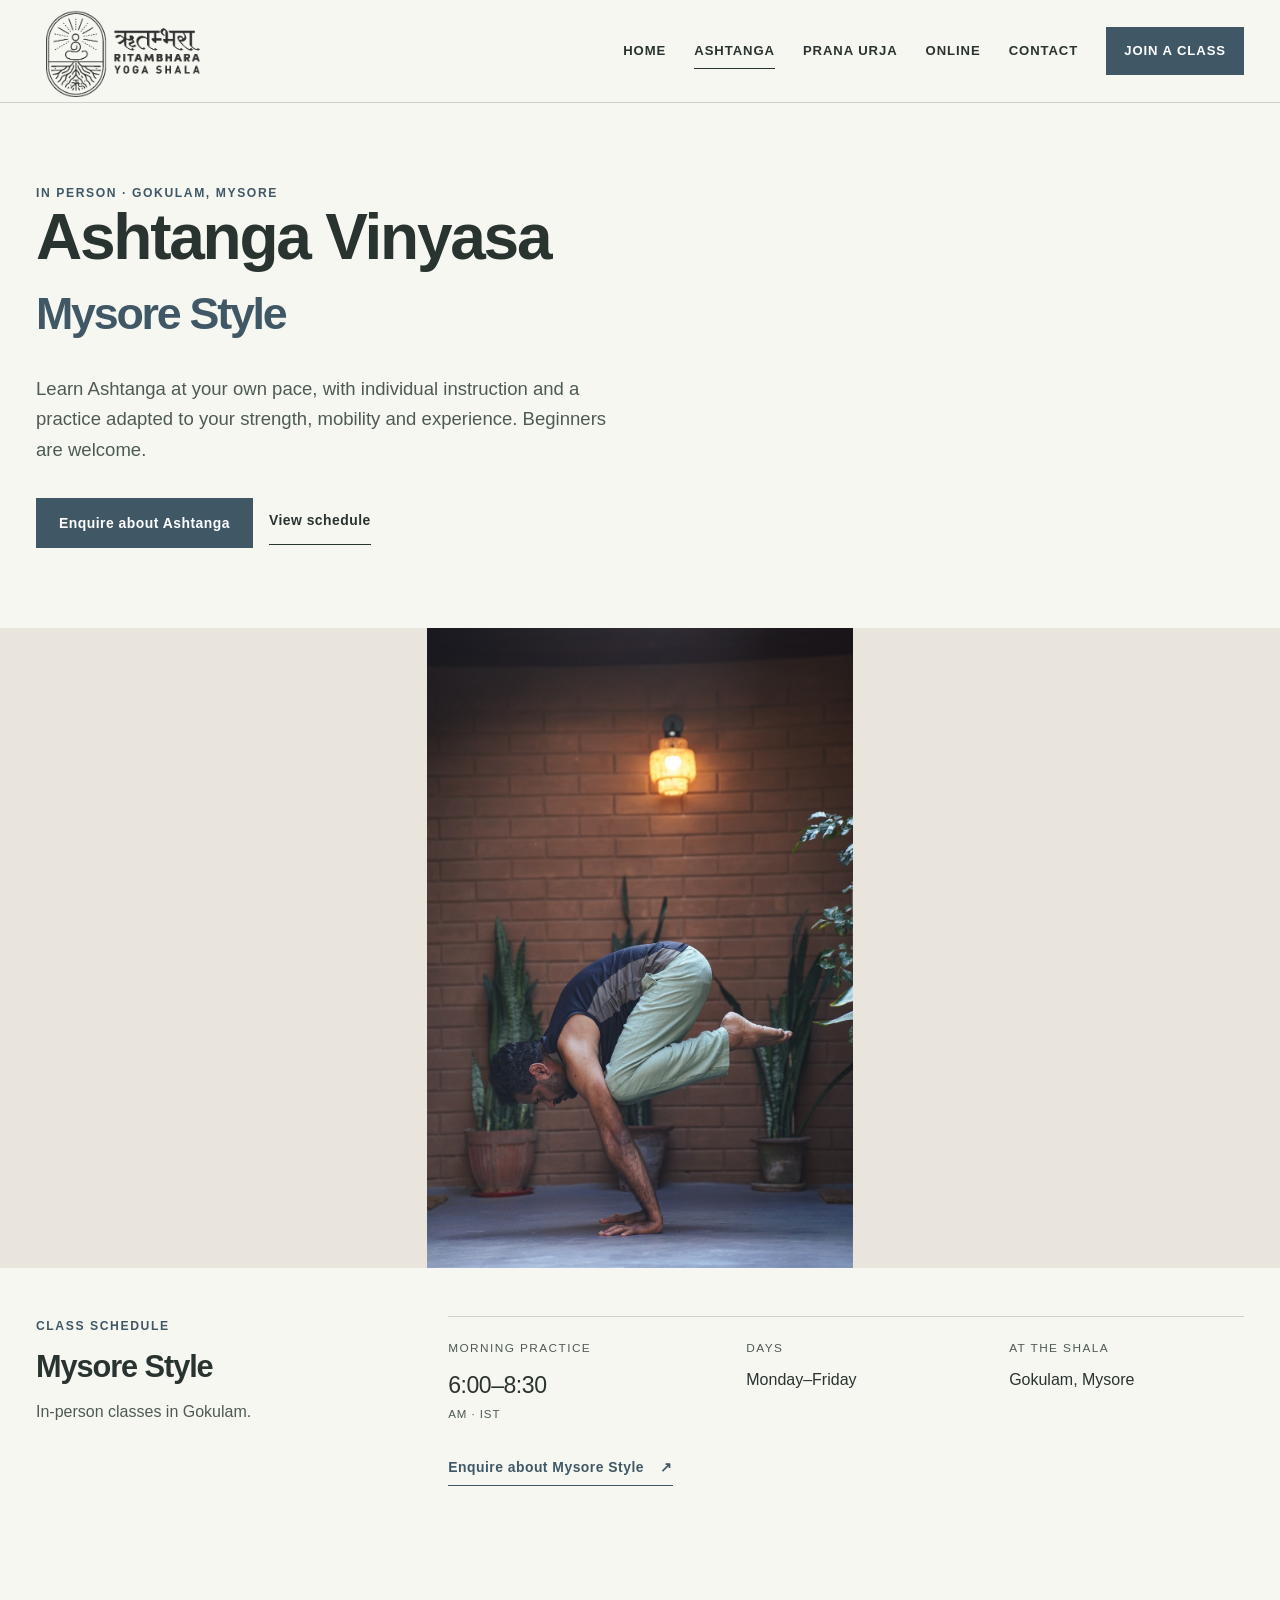
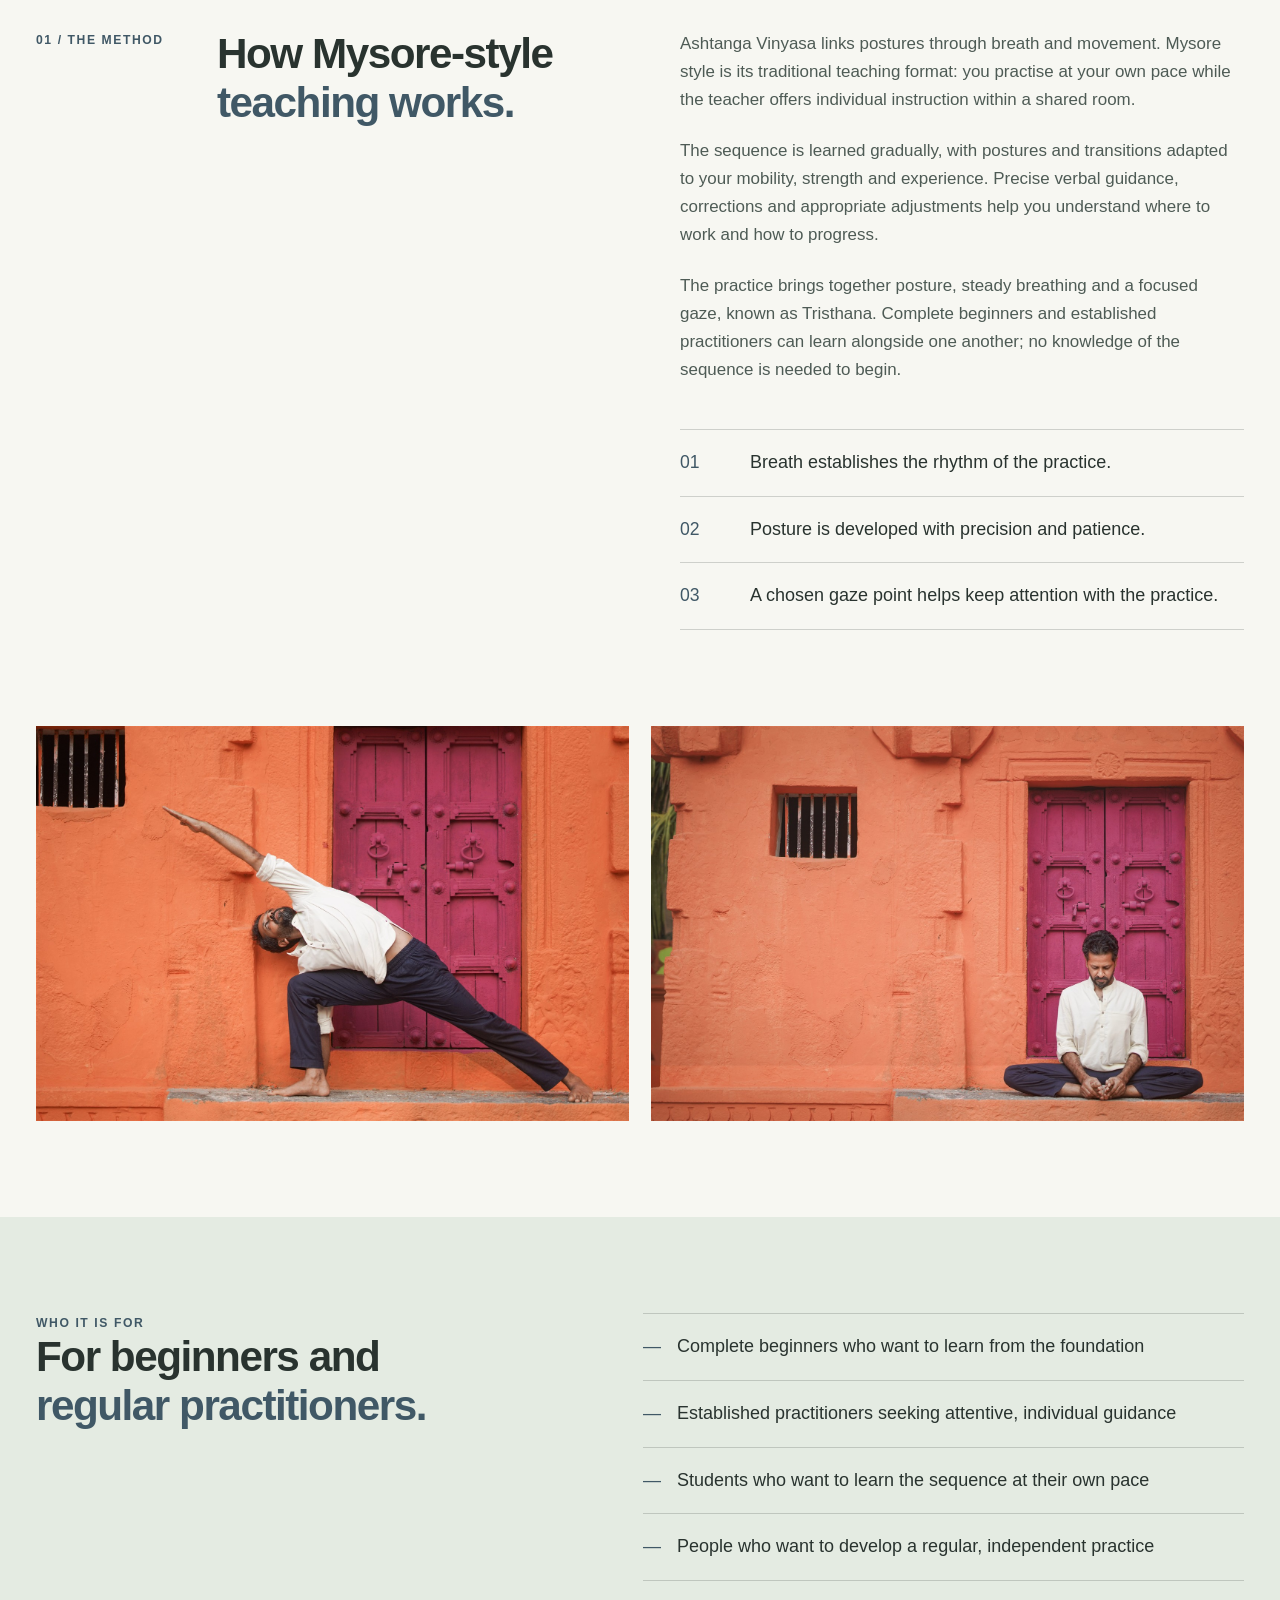
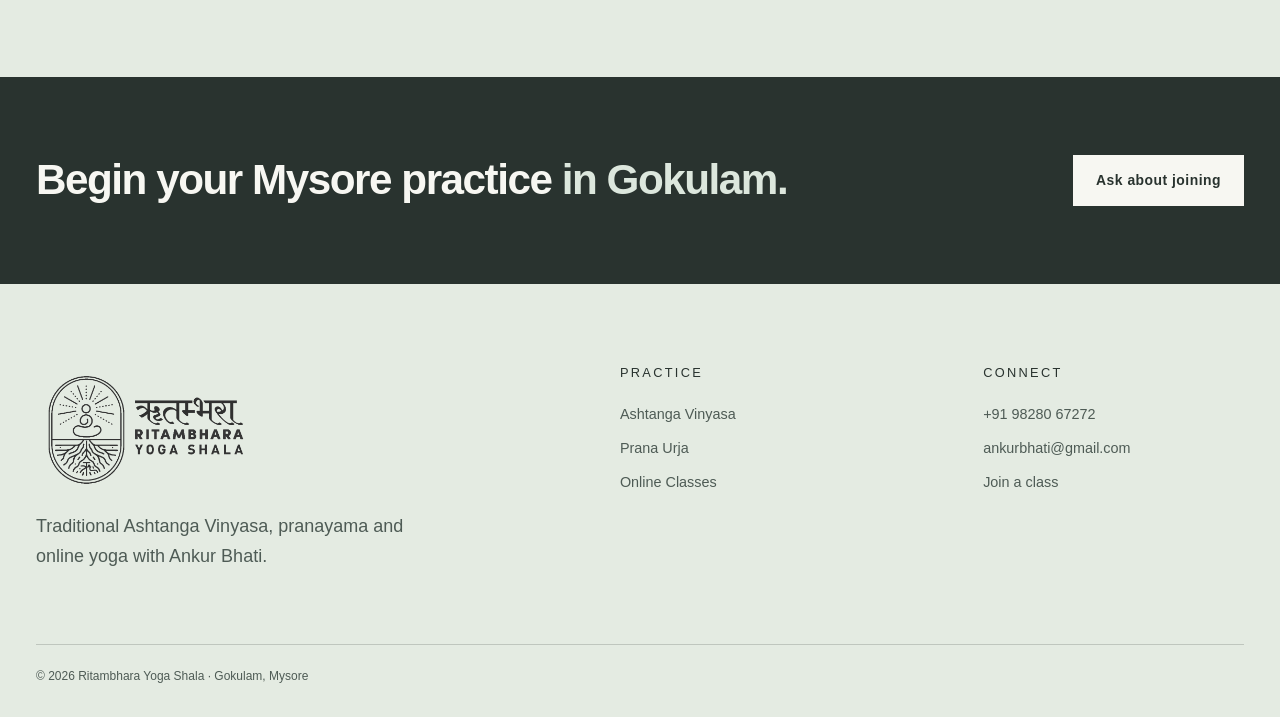
==== ashtanga-vinyasa.html @ 081f2aad "Polish mobile enquiries and add direct schedule links" ====
<!doctype html>
<html lang="en">
<head>
  <meta charset="utf-8">
  <meta name="viewport" content="width=device-width,initial-scale=1">
  <meta name="referrer" content="strict-origin-when-cross-origin">
  <meta http-equiv="Content-Security-Policy" content="default-src 'self'; script-src 'self'; style-src 'self' 'unsafe-inline' https://fonts.googleapis.com; font-src 'self' https://fonts.gstatic.com; img-src 'self' data:; frame-src https://www.google.com https://maps.google.com; form-action https://formsubmit.co; base-uri 'self'; object-src 'none'; upgrade-insecure-requests">
  <title>Ashtanga Vinyasa Mysore Style | Ritambhara Yoga Shala</title>
  <meta name="description" content="Traditional Ashtanga Vinyasa Mysore-style classes with Ankur Bhati in Gokulam, Mysore, Monday to Friday mornings.">
  <link rel="icon" href="assets/favicon.jpg" type="image/jpeg">
  <link rel="stylesheet" href="styles.css?v=20261117j">
</head>
<body>
  <a class="skip-link" href="#main">Skip to content</a>
  <header class="site-header">
    <div class="header-inner">
      <a class="brand" href="index.html" aria-label="Ritambhara Yoga Shala home"><img src="assets/logo-horizontal.png" alt="Ritambhara Yoga Shala"></a>
      <button class="nav-toggle" type="button" aria-expanded="false" aria-controls="site-nav">Menu</button>
      <nav class="site-nav" id="site-nav" aria-label="Main navigation">
        <a href="index.html">Home</a>
        <a href="ashtanga-vinyasa.html" aria-current="page">Ashtanga</a>
        <a href="prana-urja.html">Prana Urja</a>
        <a href="online-classes.html">Online</a>
        <a href="index.html#contact">Contact</a>
        <a class="nav-register" href="register.html?class=ashtanga">Join a class</a>
      </nav>
    </div>
  </header>

  <main id="main">
    <section class="class-hero ashtanga-hero">
      <div class="class-hero-copy">
        <p class="eyebrow">In person · Gokulam, Mysore</p>
        <h1>Ashtanga Vinyasa <em>Mysore Style</em></h1>
        <p class="lead">Learn Ashtanga at your own pace, with individual instruction and a practice adapted to your strength, mobility and experience. Beginners are welcome.</p>
        <div class="hero-actions"><a class="button" href="register.html?class=ashtanga">Enquire about Ashtanga</a><a class="text-link" href="#class-schedule">View schedule</a></div>
      </div>
      <figure class="class-hero-media">
        <img src="assets/arm-balance.jpg" width="2200" height="1467" alt="Ankur Bhati practising an arm balance in the courtyard" fetchpriority="high">
      </figure>
    </section>

    <aside class="schedule-rail" aria-label="Mysore Style class schedule" id="class-schedule">
      <div class="schedule-inner">
        <div class="schedule-heading"><p class="eyebrow">Class schedule</p><h2>Mysore Style</h2><p>In-person classes in Gokulam.</p></div>
        <div class="schedule-content"><dl class="schedule-details">
          <div class="schedule-time"><dt>Morning practice</dt><dd>6:00–8:30<span>AM · IST</span></dd></div>
          <div><dt>Days</dt><dd>Monday–Friday</dd></div>
          <div><dt>At the shala</dt><dd>Gokulam, Mysore</dd></div>
        </dl><a class="text-link" href="register.html?class=ashtanga">Enquire about Mysore Style <span aria-hidden="true">↗</span></a></div>
      </div>
    </aside>

    <section class="section story-section" aria-labelledby="ashtanga-story-title">
      <p class="section-index">01 / The method</p>
      <h2 id="ashtanga-story-title">How Mysore-style <em>teaching works.</em></h2>
      <div class="story-copy">
        <p>Ashtanga Vinyasa links postures through breath and movement. Mysore style is its traditional teaching format: you practise at your own pace while the teacher offers individual instruction within a shared room.</p>
        <p>The sequence is learned gradually, with postures and transitions adapted to your mobility, strength and experience. Precise verbal guidance, corrections and appropriate adjustments help you understand where to work and how to progress.</p>
        <p>The practice brings together posture, steady breathing and a focused gaze, known as Tristhana. Complete beginners and established practitioners can learn alongside one another; no knowledge of the sequence is needed to begin.</p>
        <ul class="practice-principles">
          <li><span>01</span><strong>Breath establishes the rhythm of the practice.</strong></li>
          <li><span>02</span><strong>Posture is developed with precision and patience.</strong></li>
          <li><span>03</span><strong>A chosen gaze point helps keep attention with the practice.</strong></li>
        </ul>
      </div>
    </section>

    <div class="photo-pair" aria-label="Ashtanga practice photographs">
      <figure><img src="assets/standing-yoga.jpg" width="1600" height="1067" alt="Ankur Bhati practising a standing side-angle posture against a terracotta wall" loading="lazy"></figure>
      <figure><img src="assets/seated-yoga.jpg" width="1600" height="1067" alt="Ankur Bhati seated in Baddha Konasana against a terracotta wall" loading="lazy"></figure>
    </div>

    <section class="who-section">
      <div class="section who-inner">
        <div><p class="eyebrow">Who it is for</p><h2>For beginners and <em>regular practitioners.</em></h2></div>
        <ul class="who-list">
          <li>Complete beginners who want to learn from the foundation</li>
          <li>Established practitioners seeking attentive, individual guidance</li>
          <li>Students who want to learn the sequence at their own pace</li>
          <li>People who want to develop a regular, independent practice</li>
        </ul>
      </div>
    </section>

    <section class="register-band">
      <div class="page-shell register-band-inner">
        <h2>Begin your Mysore practice <em>in Gokulam.</em></h2>
        <a class="button" href="register.html?class=ashtanga">Ask about joining</a>
      </div>
    </section>
  </main>

  <footer class="site-footer">
    <div class="footer-inner">
      <div class="footer-intro"><img class="footer-brand" src="assets/logo-horizontal.png" alt="Ritambhara Yoga Shala"><p>Traditional Ashtanga Vinyasa, pranayama and online yoga with Ankur Bhati.</p></div>
      <div class="footer-links"><strong>Practice</strong><a href="ashtanga-vinyasa.html">Ashtanga Vinyasa</a><a href="prana-urja.html">Prana Urja</a><a href="online-classes.html">Online Classes</a></div>
      <div class="footer-links"><strong>Connect</strong><a href="tel:+919828067272">+91 98280 67272</a><a href="mailto:ankurbhati@gmail.com">ankurbhati@gmail.com</a><a href="register.html">Join a class</a></div>
    </div>
    <p class="copyright">© 2026 Ritambhara Yoga Shala · Gokulam, Mysore</p>
  </footer>
  <script src="site.js?v=20261117i"></script>
</body>
</html>
---- styles.css ----
@import url('https://fonts.googleapis.com/css2?family=Figtree:wght@400;500;600;700&display=swap');

:root {
  --sand: #e4ebe2;
  --sand-pale: #f7f7f2;
  --sand-deep: #eae5dc;
  --olive: #405866;
  --forest: #29332f;
  --saffron: #405866;
  --charcoal: #29332f;
  --ink: #29332f;
  --muted: #4e5b55;
  --cream: #ffffff;
  --line: rgba(41, 51, 47, 0.20);
  --line-light: rgba(41, 51, 47, 0.20);
  --page: min(1280px, calc(100vw - 72px));
  --serif: 'Figtree', Arial, sans-serif;
  --sans: 'Figtree', Arial, sans-serif;
}

* { box-sizing: border-box; }
html { scroll-behavior: smooth; }
body {
  margin: 0;
  background: var(--sand-pale);
  color: var(--ink);
  font-family: var(--sans);
  font-size: 16px;
  font-weight: 400;
  line-height: 1.68;
  -webkit-font-smoothing: antialiased;
}
body.nav-open { overflow: hidden; }
img { display: block; width: 100%; height: auto; }
a { color: inherit; }
button, input, select, textarea { font: inherit; }
::selection { background: var(--saffron); color: var(--cream); }

a:focus-visible,
button:focus-visible,
input:focus-visible,
select:focus-visible,
textarea:focus-visible {
  outline: 2px solid var(--saffron);
  outline-offset: 4px;
}

.skip-link {
  position: fixed;
  top: -100px;
  left: 20px;
  z-index: 100;
  padding: 10px 16px;
  background: var(--cream);
  color: var(--ink);
}
.skip-link:focus { top: 14px; }

.site-header {
  position: sticky;
  top: 0;
  z-index: 30;
  background: rgba(241, 218, 177, 0.96);
  border-bottom: 1px solid rgba(39, 53, 31, 0.24);
  backdrop-filter: blur(14px);
}
.header-inner {
  width: var(--page);
  min-height: 104px;
  margin: 0 auto;
  display: flex;
  align-items: center;
  justify-content: space-between;
  gap: 36px;
}
.brand { display: block; width: 178px; flex: 0 0 auto; }
.brand img { width: 100%; }
.site-nav { display: flex; align-items: center; justify-content: flex-end; gap: 28px; }
.site-nav a {
  position: relative;
  padding: 8px 0;
  color: var(--forest);
  font-size: 0.72rem;
  font-weight: 500;
  letter-spacing: 0.14em;
  text-decoration: none;
  text-transform: uppercase;
}
.site-nav a::after {
  content: '';
  position: absolute;
  right: 0;
  bottom: 1px;
  left: 0;
  height: 1px;
  background: currentColor;
  transform: scaleX(0);
  transform-origin: right;
  transition: transform 180ms ease;
}
.site-nav a:hover::after,
.site-nav a[aria-current='page']::after { transform: scaleX(1); transform-origin: left; }
.site-nav .nav-register {
  padding: 12px 17px;
  border: 1px solid var(--forest);
}
.site-nav .nav-register::after { display: none; }
.site-nav .nav-register:hover { background: var(--forest); color: var(--cream); }
.nav-toggle { display: none; }

.eyebrow,
.section-index,
.mini-label {
  margin: 0;
  color: var(--saffron);
  font-size: 0.67rem;
  font-weight: 500;
  letter-spacing: 0.22em;
  text-transform: uppercase;
}
.section-index { color: var(--olive); }
h1, h2, h3 {
  margin: 0;
  font-family: var(--serif);
  font-weight: 400;
  letter-spacing: -0.035em;
}
h1 { font-size: clamp(4rem, 7.5vw, 8.4rem); line-height: 0.93; }
h2 { font-size: clamp(2.8rem, 5.2vw, 5.6rem); line-height: 0.98; }
h3 { font-size: clamp(1.8rem, 2.8vw, 3rem); line-height: 1.05; }
h1 em, h2 em, h3 em { color: var(--saffron); font-weight: 400; }
.lead {
  max-width: 620px;
  color: var(--muted);
  font-size: clamp(1.05rem, 1.45vw, 1.28rem);
  line-height: 1.65;
}
.page-shell { width: var(--page); margin-inline: auto; }
.section { width: var(--page); margin-inline: auto; padding: 122px 0; }

.button {
  display: inline-flex;
  min-height: 49px;
  align-items: center;
  justify-content: center;
  padding: 13px 20px;
  border: 1px solid var(--forest);
  border-radius: 0;
  background: var(--forest);
  color: var(--cream);
  font-size: 0.71rem;
  font-weight: 500;
  letter-spacing: 0.14em;
  text-decoration: none;
  text-transform: uppercase;
  transition: background 180ms ease, color 180ms ease;
}
.button:hover { background: var(--saffron); border-color: var(--saffron); }
.button-light { background: var(--cream); border-color: var(--cream); color: var(--charcoal); }
.button-light:hover { background: var(--sand); border-color: var(--sand); color: var(--forest); }
.text-link {
  display: inline-block;
  padding-bottom: 5px;
  border-bottom: 1px solid currentColor;
  color: var(--forest);
  font-size: 0.72rem;
  font-weight: 500;
  letter-spacing: 0.13em;
  text-decoration: none;
  text-transform: uppercase;
}
.text-link:hover { color: var(--saffron); }

/* Home */
.home-hero {
  min-height: min(850px, calc(100vh - 90px));
  display: grid;
  grid-template-columns: minmax(0, 0.9fr) minmax(0, 1.1fr);
  background: var(--charcoal);
  color: var(--cream);
}
.home-hero-copy {
  padding: clamp(72px, 8vw, 130px) max(36px, calc((100vw - min(1280px, calc(100vw - 72px))) / 2));
  padding-right: clamp(45px, 7vw, 100px);
  align-self: center;
}
.home-hero h1 { max-width: 690px; }
.home-hero .lead { margin: 34px 0 0; color: rgba(255, 250, 241, 0.67); }
.hero-actions { display: flex; flex-wrap: wrap; gap: 12px; margin-top: 42px; }
.home-hero-media { margin: 0; min-height: 720px; overflow: hidden; }
.home-hero-media img { height: 100%; min-height: 720px; object-fit: cover; object-position: 53% center; }
.identity-strip {
  min-height: 66px;
  display: flex;
  align-items: center;
  justify-content: center;
  gap: clamp(22px, 5vw, 78px);
  padding: 18px 36px;
  background: var(--olive);
  color: var(--cream);
  font-size: 0.67rem;
  font-weight: 500;
  letter-spacing: 0.22em;
  text-transform: uppercase;
}
.identity-strip i { width: 4px; height: 4px; background: var(--sand); border-radius: 50%; }

.intro-editorial {
  display: grid;
  grid-template-columns: 0.28fr 1.05fr 0.67fr;
  gap: clamp(36px, 6vw, 88px);
  align-items: start;
}
.intro-editorial h2 { max-width: 700px; }
.intro-copy { padding-top: 5px; }
.intro-copy p { margin: 0 0 22px; color: var(--muted); font-size: 1.03rem; }
.intro-copy .text-link { margin-top: 12px; }

.teacher-story {
  background: var(--sand);
  display: grid;
  grid-template-columns: minmax(0, 1.05fr) minmax(0, 0.95fr);
  align-items: center;
}
.teacher-story-media { margin: 0; min-height: 0; aspect-ratio: 3 / 2; overflow: hidden; }
.teacher-story-media img { height: 100%; min-height: 0; object-fit: cover; object-position: center; }
.teacher-story-copy {
  padding: clamp(72px, 8vw, 128px) clamp(44px, 8vw, 125px);
  align-self: center;
}
.teacher-story-copy h2 { margin-top: 24px; }
.teacher-story-copy p { max-width: 620px; margin: 28px 0 0; color: rgba(32, 35, 30, 0.76); }
.teacher-story-copy .teacher-note { margin-top: 38px; padding-top: 24px; border-top: 1px solid rgba(39, 53, 31, 0.3); font-style: italic; }

.offerings { background: var(--sand-pale); }
.offerings-heading {
  display: grid;
  grid-template-columns: 0.7fr 1.3fr;
  gap: 50px;
  align-items: end;
  margin-bottom: 74px;
}
.offerings-heading .lead { margin: 0 0 8px auto; }
.offering-list { border-top: 1px solid var(--line); }
.offering {
  display: grid;
  grid-template-columns: 70px minmax(250px, 0.75fr) minmax(360px, 1.25fr);
  gap: clamp(28px, 5vw, 74px);
  align-items: center;
  padding: 50px 0;
  border-bottom: 1px solid var(--line);
}
.offering-number { align-self: start; padding-top: 7px; color: var(--olive); font-family: var(--serif); font-size: 1.2rem; }
.offering-copy h3 em { display: block; }
.offering-copy p { max-width: 420px; margin: 19px 0 28px; color: var(--muted); }
.offering-media { margin: 0; overflow: hidden; aspect-ratio: 16 / 9; }
.offering-media img { height: 100%; object-fit: cover; transition: transform 450ms ease; }
.offering:hover .offering-media img { transform: scale(1.025); }
.offering:nth-child(1) .offering-media img { object-position: center 48%; }
.offering:nth-child(2) .offering-media img { object-position: center 55%; }
.offering:nth-child(3) .offering-media img { object-position: center 52%; }

.practice-statement {
  position: relative;
  min-height: 720px;
  display: grid;
  place-items: center;
  overflow: hidden;
  background: var(--charcoal);
  color: var(--cream);
}
.practice-statement img { position: absolute; inset: 0; width: 100%; height: 100%; object-fit: cover; object-position: center; opacity: 0.54; }
.practice-statement::after { content: ''; position: absolute; inset: 0; background: linear-gradient(90deg, rgba(0,0,0,.72), rgba(0,0,0,.22), rgba(0,0,0,.62)); }
.practice-statement blockquote { position: relative; z-index: 1; width: min(920px, calc(100vw - 72px)); margin: 0; text-align: center; }
.practice-statement p { margin: 0; font-family: var(--serif); font-size: clamp(3.2rem, 6.2vw, 7rem); font-style: italic; line-height: 1; letter-spacing: -0.045em; }
.practice-statement cite { display: block; margin-top: 32px; color: var(--sand); font-size: 0.68rem; font-style: normal; font-weight: 500; letter-spacing: 0.2em; text-transform: uppercase; }

.contact-section { background: var(--cream); }
.contact-intro { display: grid; grid-template-columns: 0.72fr 1.28fr; gap: 60px; margin-bottom: 70px; }
.contact-intro h2 { max-width: 760px; }
.contact-layout { display: grid; grid-template-columns: 0.72fr 1.28fr; gap: clamp(50px, 9vw, 130px); }
.contact-details { border-top: 1px solid var(--line); }
.contact-details a, .contact-details p {
  display: block;
  margin: 0;
  padding: 17px 0;
  border-bottom: 1px solid var(--line);
  color: var(--forest);
  text-decoration: none;
}
.contact-details a:hover { color: var(--saffron); }
.map-frame { width: 100%; min-height: 330px; margin-top: 32px; border: 0; filter: grayscale(0.65) contrast(0.92); }

.form-grid { display: grid; grid-template-columns: 1fr 1fr; gap: 28px 34px; }
.form-field { display: grid; gap: 8px; }
.form-field.full { grid-column: 1 / -1; }
label { color: var(--forest); font-size: 0.66rem; font-weight: 500; letter-spacing: 0.15em; text-transform: uppercase; }
input, select, textarea {
  width: 100%;
  padding: 12px 0 13px;
  border: 0;
  border-bottom: 1px solid rgba(39, 53, 31, 0.45);
  border-radius: 0;
  background: transparent;
  color: var(--ink);
  font-family: var(--sans);
  font-size: 1rem;
  font-weight: 400;
}
textarea { min-height: 116px; resize: vertical; }
input:focus, select:focus, textarea:focus { border-bottom-color: var(--saffron); outline: 0; }
form .button { margin-top: 12px; cursor: pointer; }
.form-note { grid-column: 1 / -1; margin: 0; color: var(--muted); font-size: 0.8rem; }

/* Class pages */
.class-hero {
  min-height: 0;
  display: block;
  background: var(--charcoal);
  color: var(--cream);
}
.class-hero-copy {
  width: var(--page);
  margin-inline: auto;
  padding: clamp(78px, 9vw, 128px) 0;
}
.class-hero h1 { max-width: 1080px; font-size: clamp(3.8rem, 6.8vw, 7.5rem); }
.class-hero h1 em { display: block; }
.class-hero .lead { margin: 32px 0 0; color: rgba(255, 250, 241, 0.68); }
.class-hero-media { height: min(700px, 52vw); min-height: 0; margin: 0; overflow: hidden; }
.class-hero-media img { height: 100%; min-height: 0; object-fit: cover; }
.ashtanga-hero { background: var(--sand); color: var(--forest); }
.ashtanga-hero .class-hero-media { background: var(--charcoal); }
.ashtanga-hero .class-hero-media img { object-position: center 68%; }
.ashtanga-hero .lead { color: rgba(39, 53, 31, 0.72); }
.prana-hero { background: var(--olive); }
.prana-hero .class-hero-media img { object-position: center 51%; }
.online-hero .class-hero-media img { object-position: center 52%; }

.schedule-rail { background: var(--sand); color: var(--forest); }
.schedule-inner {
  width: var(--page);
  margin-inline: auto;
  display: grid;
  grid-template-columns: 0.7fr repeat(3, 1fr);
  border-right: 1px solid rgba(39, 53, 31, 0.25);
  border-left: 1px solid rgba(39, 53, 31, 0.25);
}
.schedule-title, .schedule-fact { padding: 30px 34px; border-right: 1px solid rgba(39, 53, 31, 0.25); }
.schedule-fact:last-child { border-right: 0; }
.schedule-title { display: flex; align-items: center; color: var(--saffron); font-family: var(--serif); font-size: 1.55rem; font-style: italic; }
.schedule-fact span { display: block; margin-bottom: 7px; font-size: 0.62rem; font-weight: 500; letter-spacing: 0.17em; text-transform: uppercase; }
.schedule-fact strong { font-size: 0.94rem; font-weight: 400; }

.story-section { display: grid; grid-template-columns: 0.3fr 0.72fr 0.98fr; gap: clamp(36px, 6vw, 86px); align-items: start; }
.story-section h2 { font-size: clamp(3rem, 4.7vw, 5rem); }
.story-copy p { margin: 0 0 23px; color: var(--muted); font-size: 1.03rem; }
.practice-principles { margin: 45px 0 0; padding: 0; border-top: 1px solid var(--line); list-style: none; }
.practice-principles li { display: grid; grid-template-columns: 50px 1fr; gap: 20px; padding: 18px 0; border-bottom: 1px solid var(--line); }
.practice-principles span { color: var(--saffron); font-family: var(--serif); font-size: 1.1rem; }
.practice-principles strong { font-weight: 400; }

.photo-pair { width: var(--page); margin: 0 auto 122px; display: grid; grid-template-columns: 1fr 1fr; gap: 22px; align-items: stretch; }
.photo-pair figure { margin: 0; overflow: hidden; }
.photo-pair figure:first-child, .photo-pair figure:last-child { width: auto; aspect-ratio: 3 / 2; }
.photo-pair img { height: 100%; object-fit: cover; }
.photo-pair .vertical-focus { object-position: center 58%; }

.who-section { background: var(--forest); color: var(--cream); }
.who-inner { display: grid; grid-template-columns: 0.9fr 1.1fr; gap: clamp(50px, 9vw, 135px); align-items: start; }
.who-inner h2 em { color: var(--sand); }
.who-list { margin: 0; padding: 0; border-top: 1px solid var(--line-light); list-style: none; }
.who-list li { padding: 18px 0; border-bottom: 1px solid var(--line-light); color: rgba(255, 250, 241, 0.76); }
.who-list li::before { content: '—'; margin-right: 16px; color: var(--saffron); }

.online-schedule { background: var(--sand); }
.online-schedule .section { padding-top: 96px; padding-bottom: 96px; }
.online-schedule-head { display: grid; grid-template-columns: 0.7fr 1.3fr; gap: 60px; margin-bottom: 54px; }
.online-schedule-head h2 { max-width: 760px; }
.class-track { display: grid; grid-template-columns: 0.72fr 1.28fr 0.35fr; gap: 35px; align-items: center; padding: 34px 0; border-top: 1px solid rgba(39, 53, 31, 0.28); }
.class-track:last-child { border-bottom: 1px solid rgba(39, 53, 31, 0.28); }
.class-track h3 { font-size: clamp(1.8rem, 3vw, 2.8rem); }
.track-details { display: grid; grid-template-columns: 1fr 1fr; gap: 25px; color: rgba(32,35,30,.72); }

.register-band { background: var(--saffron); color: var(--cream); }
.register-band-inner { display: flex; align-items: center; justify-content: space-between; gap: 45px; padding-top: 78px; padding-bottom: 78px; }
.register-band h2 { max-width: 850px; font-size: clamp(2.7rem, 4.8vw, 5.2rem); }
.register-band h2 em { color: var(--forest); }
.register-band .button { flex: 0 0 auto; }

/* Registration and confirmation */
.registration-hero { min-height: 0; display: block; background: var(--forest); color: var(--cream); }
.registration-hero-copy { width: var(--page); margin-inline: auto; padding: clamp(78px, 9vw, 128px) 0; }
.registration-hero h1 { font-size: clamp(3.6rem, 6vw, 6.6rem); }
.registration-hero .lead { margin-top: 28px; color: rgba(255,250,241,.68); }
.registration-hero figure { height: min(650px, 52vw); min-height: 0; margin: 0; overflow: hidden; }
.registration-hero img { height: 100%; min-height: 0; object-fit: cover; object-position: center; }
.registration-form { max-width: 930px; }
.registration-form form { margin-top: 60px; }
.confirmation { min-height: calc(100vh - 90px); display: grid; place-items: center; background: var(--sand); text-align: center; }
.confirmation-inner { width: min(760px, calc(100vw - 40px)); padding: 90px 0; }
.confirmation .brand-mark { width: 110px; margin: 0 auto 38px; }
.confirmation .lead { margin: 26px auto 0; }

/* Footer */
.site-footer { background: var(--olive); color: var(--cream); }
.footer-inner {
  width: var(--page);
  margin-inline: auto;
  padding: 78px 0 54px;
  display: grid;
  grid-template-columns: 1.2fr 0.65fr 0.65fr;
  gap: clamp(44px, 8vw, 110px);
}
.footer-brand { width: min(300px, 100%); margin-bottom: 22px; }
.footer-intro p { max-width: 390px; color: rgba(255,250,241,.72); }
.footer-links { display: grid; align-content: start; gap: 10px; }
.footer-links strong { margin-bottom: 10px; color: var(--sand); font-size: 0.65rem; font-weight: 500; letter-spacing: 0.18em; text-transform: uppercase; }
.footer-links a { width: fit-content; color: rgba(255,250,241,.78); font-size: 0.9rem; text-decoration: none; }
.footer-links a:hover { color: var(--sand); }
.copyright { width: var(--page); margin: 0 auto; padding: 22px 0 30px; border-top: 1px solid var(--line-light); color: rgba(255,250,241,.58); font-size: 0.75rem; }

@media (max-width: 1050px) {
  :root { --page: min(100% - 48px, 1280px); }
  .site-nav { gap: 18px; }
  .home-hero, .class-hero { grid-template-columns: 1fr 1fr; }
  .intro-editorial, .story-section { grid-template-columns: 0.24fr 0.9fr; }
  .intro-copy, .story-copy { grid-column: 2; }
  .offering { grid-template-columns: 50px 0.8fr 1.2fr; }
}

@media (max-width: 820px) {
  .header-inner { min-height: 82px; }
  .brand { width: 140px; }
  .nav-toggle {
    display: inline-flex;
    min-height: 40px;
    align-items: center;
    border: 0;
    background: transparent;
    color: var(--forest);
    font-size: 0.68rem;
    font-weight: 500;
    letter-spacing: 0.15em;
    text-transform: uppercase;
  }
  .site-nav {
    position: fixed;
    top: 82px;
    right: 0;
    left: 0;
    height: calc(100vh - 82px);
    padding: 42px 24px;
    display: none;
    align-content: start;
    justify-items: center;
    background: var(--sand);
  }
  .site-nav.is-open { display: grid; }
  .site-nav a { font-family: var(--serif); font-size: 2.25rem; font-weight: 400; letter-spacing: -0.02em; text-transform: none; }
  .site-nav .nav-register { margin-top: 12px; font-family: var(--sans); font-size: 0.72rem; letter-spacing: 0.14em; text-transform: uppercase; }
  .home-hero, .registration-hero, .teacher-story { grid-template-columns: 1fr; }
  .home-hero-copy, .registration-hero-copy { padding: 74px 24px 76px; }
  .class-hero-copy { padding: 74px 0 76px; }
  .home-hero-media, .home-hero-media img { min-height: 560px; }
  .class-hero-media, .class-hero-media img { min-height: 0; }
  .registration-hero figure, .registration-hero img { min-height: 0; }
  .teacher-story-media, .teacher-story-media img { min-height: 0; }
  .teacher-story-copy { padding: 82px 24px; }
  .intro-editorial, .story-section { grid-template-columns: 1fr; }
  .intro-copy, .story-copy { grid-column: auto; }
  .intro-editorial h2, .story-section h2 { max-width: 720px; }
  .offerings-heading, .contact-intro, .contact-layout, .online-schedule-head, .who-inner { grid-template-columns: 1fr; }
  .offerings-heading .lead { margin-left: 0; }
  .offering { grid-template-columns: 45px 1fr; }
  .offering-media { grid-column: 1 / -1; }
  .schedule-inner { grid-template-columns: 1fr 1fr; }
  .schedule-title { grid-column: 1 / -1; border-bottom: 1px solid rgba(39,53,31,.25); }
  .schedule-fact:nth-child(3) { border-right: 0; }
  .schedule-fact:nth-child(4) { grid-column: 1 / -1; border-top: 1px solid rgba(39,53,31,.25); }
  .photo-pair { grid-template-columns: 1fr; }
  .photo-pair figure:last-child { width: auto; margin-left: 0; }
  .class-track { grid-template-columns: 1fr; }
  .register-band-inner { display: block; }
  .register-band .button { margin-top: 32px; }
  .footer-inner { grid-template-columns: 1fr 1fr; }
  .footer-intro { grid-column: 1 / -1; }
}

@media (max-width: 560px) {
  :root { --page: min(100% - 30px, 1280px); }
  .brand { width: 132px; }
  .section { padding: 88px 0; }
  h1 { font-size: clamp(3.5rem, 17vw, 5.2rem); }
  h2 { font-size: clamp(2.6rem, 13vw, 4rem); }
  .identity-strip { justify-content: flex-start; overflow: hidden; white-space: nowrap; }
  .home-hero-media, .home-hero-media img { min-height: 430px; }
  .class-hero-media, .class-hero-media img { min-height: 0; }
  .home-hero-copy, .registration-hero-copy { padding-right: 15px; padding-left: 15px; }
  .home-hero-copy > * { width: calc(100vw - 30px); margin-right: auto; margin-left: auto; }
  .teacher-story-media, .teacher-story-media img { min-height: 0; }
  .offerings-heading { margin-bottom: 48px; }
  .offering { grid-template-columns: 34px 1fr; gap: 20px; padding: 38px 0; }
  .offering-media { aspect-ratio: 4 / 3; }
  .practice-statement { min-height: 590px; }
  .practice-statement blockquote { width: calc(100vw - 36px); }
  .form-grid, .schedule-inner, .track-details, .footer-inner { grid-template-columns: 1fr; }
  .form-field.full, .footer-intro { grid-column: auto; }
  .schedule-title, .schedule-fact { grid-column: 1; border-right: 0; border-bottom: 1px solid rgba(39,53,31,.25); }
  .schedule-fact:nth-child(3), .schedule-fact:nth-child(4) { border-top: 0; }
  .photo-pair figure:last-child { width: auto; }
  .footer-inner { padding-top: 64px; }
}

@media (prefers-reduced-motion: reduce) {
  html { scroll-behavior: auto; }
  *, *::before, *::after { transition-duration: 0.01ms !important; }
}

/* Light earth palette and readable Figtree typography */
body { font-size:18px; line-height:1.65; }
.site-header { background:rgba(247,247,242,.97); border-color:var(--line); }
.header-inner { min-height:96px; }
.brand img,.footer-brand { filter:grayscale(1) brightness(.4); }
.brand { width:174px; }
.site-nav a { font-size:.82rem; font-weight:600; letter-spacing:.07em; }
.site-nav .nav-register { background:var(--saffron); border-color:var(--saffron); color:white; }
h1,h2,h3 { font-weight:600; letter-spacing:-.035em; text-wrap:balance; overflow-wrap:break-word; }
h1 { font-size:clamp(2.8rem,4.8vw,5rem); line-height:1.08; }
h2,.story-section h2 { font-size:clamp(2rem,3.3vw,3.6rem); line-height:1.15; }
h3,.class-track h3 { font-size:clamp(1.6rem,2.3vw,2.5rem); line-height:1.2; }
h1 em,h2 em,h3 em { font-style:normal; font-weight:600; color:var(--saffron); }
.eyebrow,.section-index,.mini-label { font-size:.76rem; font-weight:600; letter-spacing:.13em; }
.lead { font-size:clamp(1.1rem,1.45vw,1.3rem); line-height:1.65; max-width:58ch; }
.section { padding-block:96px; }
.home-hero,.class-hero,.registration-hero { background:var(--sand-pale); color:var(--ink); }
.home-hero { min-height:0; grid-template-columns:1fr 1fr; }
.home-hero-copy { padding:80px 48px 80px max(36px,calc((100vw - 1280px)/2)); }
.home-hero .lead,.class-hero .lead,.registration-hero .lead { color:var(--muted); }
.home-hero-media,.home-hero-media img { min-height:0; height:100%; }
.home-hero-media { aspect-ratio:1/1; }
.home-hero-media img { object-position:center; }
.hero-actions { margin-top:32px; gap:16px; }
.button,.text-link { font-size:.87rem; font-weight:600; letter-spacing:.035em; text-transform:none; }
.button { min-height:50px; padding:13px 22px; background:var(--saffron); border-color:var(--saffron); }
.button:hover { background:#293f4b; border-color:#293f4b; }
.button-light { background:transparent; color:var(--ink); border-color:var(--ink); }
.button-light:hover { background:var(--sand); color:var(--ink); border-color:var(--ink); }
.identity-strip { background:var(--sand-pale); color:var(--muted); font-size:.73rem; letter-spacing:.13em; border-bottom:1px solid var(--line); }
.identity-strip i { background:var(--saffron); }
.teacher-story { background:var(--sand); }
.teacher-story-copy { padding:64px clamp(28px,5vw,80px); }
.teacher-story-copy p,.intro-copy p,.story-copy p { color:var(--muted); font-size:1.06rem; }
.intro-editorial { grid-template-columns:.25fr .9fr .85fr; gap:40px; }
.story-section { grid-template-columns:.25fr .75fr 1fr; gap:40px; }
.offerings-heading { margin-bottom:56px; }
.offering { grid-template-columns:44px minmax(240px,.85fr) minmax(300px,1.15fr); gap:36px; }
.offering-copy h3 em { margin-top:8px; font-size:.78em; }
.practice-statement { min-height:560px; }
.practice-statement p { font-size:clamp(2rem,4vw,4.5rem); font-style:normal; font-weight:600; line-height:1.15; letter-spacing:-.025em; }
.practice-statement cite { color:white; font-size:.8rem; }
.practice-statement img { opacity:.8; }
.who-section { background:var(--sand); color:var(--ink); }
.who-inner h2 em { color:var(--saffron); }
.who-list li { color:var(--ink); }
.register-band { background:var(--sand-deep); color:var(--ink); }
.register-band h2 { font-size:clamp(2rem,3.3vw,3.5rem); }
.register-band h2 em { color:var(--saffron); }
.site-footer { background:var(--sand); color:var(--ink); }
.footer-intro p,.footer-links a,.copyright { color:var(--muted); }
.footer-links strong { color:var(--ink); font-size:.8rem; }
.footer-links a:hover { color:var(--saffron); text-decoration:underline; }
.footer-brand { width:220px; }
.class-hero h1,.registration-hero h1 { font-size:clamp(2.6rem,5vw,5rem); max-width:1000px; }
.class-hero-copy,.registration-hero-copy { padding-block:80px; }
.class-hero-media,.registration-hero figure { height:auto; aspect-ratio:2/1; }
.class-hero-media img,.registration-hero img { object-fit:contain; background:var(--sand-deep); }
.schedule-title { font-style:normal; font-size:1.15rem; font-weight:600; }
.schedule-fact span { font-size:.75rem; }
.schedule-fact strong { font-weight:600; }
.track-details { color:var(--muted); }
.track-details p { margin:0; }
label { font-size:.78rem; letter-spacing:.08em; font-weight:600; }
.form-note { font-size:.92rem; max-width:70ch; }
input,select,textarea { font-size:1.05rem; }
input:focus-visible,select:focus-visible,textarea:focus-visible { outline:2px solid var(--saffron); outline-offset:4px; }
.morning-intro { background:var(--sand); }
.morning-intro-inner { padding-block:34px; display:flex; align-items:center; justify-content:space-between; gap:32px; }
.morning-intro h2 { font-size:clamp(1.5rem,2vw,2.1rem); margin-top:8px; }
.morning-intro p:last-child { margin:10px 0 0; color:var(--muted); }
.morning-intro .button { flex-shrink:0; }
.morning-details { display:grid; grid-template-columns:1fr 1fr; gap:64px; }
.morning-details h2 { margin-top:18px; }
.join-steps { padding-left:24px; }
.join-steps li { padding-left:8px; margin-bottom:16px; }
.registration-schedule { padding:24px 0; margin:32px 0 0; border-block:1px solid var(--line); }
.registration-form form { margin-top:32px; }
.photo-pair { margin-bottom:96px; }
.photo-pair img { object-fit:contain; background:var(--sand-deep); }
.confirmation .brand-mark { filter:grayscale(1); }
@media(min-width:821px) and (max-width:1100px) { .intro-editorial,.story-section { grid-template-columns:1fr 2fr; } .intro-copy,.story-copy { grid-column:2; } .offering { grid-template-columns:35px 1fr 1fr; gap:24px; } }
@media(max-width:820px) {
 .header-inner { min-height:82px; }
 .home-hero { grid-template-columns:1fr; }
 .home-hero-copy { padding:56px 24px; }
 .home-hero-media { aspect-ratio:3/2; }
 .home-hero-media img { min-height:0; }
 .intro-editorial,.story-section,.morning-details { grid-template-columns:1fr; }
 .intro-copy,.story-copy { grid-column:auto; }
 .offering { grid-template-columns:34px 1fr; gap:24px; }
 .site-nav a { font-size:1.7rem; font-weight:600; }
 .site-nav .nav-register { font-size:1rem; }
 .morning-intro-inner { align-items:flex-start; flex-direction:column; gap:20px; }
 .class-hero-copy,.registration-hero-copy { padding:56px 0; }
 .class-hero-media,.registration-hero figure { aspect-ratio:3/2; }
 .section { padding-block:64px; }
 .morning-details { gap:24px; }
}
@media(max-width:560px) {
 :root { --page:calc(100% - 40px); }
 .home-hero-copy { padding:48px 20px; }
 .home-hero-copy > * { width:auto; }
 h1 { font-size:2.8rem; }
 h2,.story-section h2 { font-size:2.1rem; }
 .class-hero h1,.registration-hero h1 { font-size:2.6rem; }
 .identity-strip { justify-content:center; flex-wrap:wrap; gap:12px 18px; white-space:normal; padding-inline:20px; }
 .photo-pair { margin-bottom:64px; }
 .class-track { gap:20px; }
 .track-details { gap:16px; }
 .practice-statement { min-height:420px; }
}

/* Refined image proportions and open class schedules */
html { scroll-padding-top:112px; }
.offering { align-items:center; }
.offering-media { aspect-ratio:3/4; }
.offering-media img { width:100%; height:100%; object-fit:cover; }
.offering:nth-child(1) .offering-media img { object-position:50% 72%; }
.offering:nth-child(2) .offering-media img { object-position:50% 50%; }
.offering:nth-child(3) .offering-media img { object-position:50% 65%; }
.schedule-rail { background:var(--sand-pale); }
.schedule-inner { display:grid; grid-template-columns:.9fr 1.5fr; gap:clamp(40px,7vw,100px); align-items:start; border:0; padding-block:64px; }
.schedule-heading h2 { font-size:clamp(1.8rem,2.8vw,2.8rem); margin-top:12px; }
.schedule-heading > p:last-child { color:var(--muted); font-size:1rem; margin:14px 0 0; }
.schedule-content { border-top:1px solid var(--line); padding-top:24px; }
.schedule-details { display:grid; grid-template-columns:1fr 1fr; column-gap:32px; row-gap:28px; margin:0 0 28px; }
.schedule-details > div { min-width:0; }
.schedule-details .schedule-time { grid-column:1/-1; }
.schedule-details dt { margin-bottom:10px; color:var(--muted); font-size:.74rem; font-weight:500; letter-spacing:.12em; text-transform:uppercase; }
.schedule-details dd { margin:0; font-size:1.1rem; font-weight:500; line-height:1.4; }
.schedule-time dd,.session-time { font-size:clamp(2.2rem,4.2vw,4rem); font-weight:500; line-height:1.1; letter-spacing:-.045em; font-variant-numeric:lining-nums tabular-nums; color:var(--ink); }
.schedule-time dd span,.session-time span { display:inline-block; margin-left:12px; font-size:.8rem; font-weight:500; letter-spacing:.08em; color:var(--muted); vertical-align:baseline; white-space:nowrap; }
.schedule-content .text-link,.track-session .text-link { color:var(--saffron); padding-block:6px; }
.schedule-content .text-link span,.track-session .text-link span { margin-left:12px; }
.online-schedule { background:var(--sand-pale); }
.online-schedule .section { padding-block:72px; }
.online-schedule-head { grid-template-columns:1.2fr 1fr; gap:64px; align-items:end; margin-bottom:48px; }
.online-schedule-head h2 { margin-top:16px; max-width:15ch; }
.online-schedule-head > p { max-width:40ch; margin:0; color:var(--muted); font-size:1.05rem; }
.class-track { display:grid; grid-template-columns:1.1fr 1fr; gap:64px; padding:40px 0; align-items:center; border-top:1px solid var(--line); }
.class-track:last-child { border-bottom:1px solid var(--line); }
.track-title h3 { margin-top:10px; font-size:clamp(1.7rem,2.5vw,2.6rem); }
.track-description { max-width:43ch; color:var(--muted); font-size:1rem; line-height:1.65; margin:16px 0 0; }
.session-time { margin:0; font-size:clamp(2rem,3.8vw,3.6rem); }
.session-days { margin:14px 0 18px; color:var(--muted); font-size:1rem; }
@media(max-width:820px) {
 .schedule-inner { grid-template-columns:1fr; gap:28px; padding-block:44px; }
 .schedule-details { grid-template-columns:1fr 1fr; gap:24px; }
 .schedule-details .schedule-time { grid-column:1/-1; }
 .schedule-time dd { font-size:2.8rem; }
 .online-schedule-head { grid-template-columns:1fr; gap:20px; margin-bottom:32px; }
 .online-schedule-head h2 { max-width:18ch; }
 .class-track { grid-template-columns:1fr; gap:26px; padding:32px 0; }
 .session-time { font-size:2.6rem; }
 .track-description { max-width:48ch; }
 .online-schedule .section { padding-block:48px; }
}
@media(max-width:560px) {
 .offering-media { aspect-ratio:3/4; }
 .schedule-time dd { font-size:clamp(2.2rem,9vw,2.8rem); }
 .session-time { font-size:clamp(2.1rem,8.8vw,2.6rem); }
 .schedule-details dd { font-size:1rem; }
 .schedule-details .schedule-time dd { font-size:clamp(2.2rem,9vw,2.8rem); }
 .schedule-time dd span,.session-time span { margin-left:8px; font-size:.74rem; }
 .schedule-details { column-gap:18px; }
}

/* An immersive homepage banner, with the subject and copy kept apart */
.home-hero-immersive { position:relative; isolation:isolate; display:flex; align-items:center; min-height:660px; height:calc(100svh - 96px); max-height:880px; background:#29332f; color:#fff; overflow:hidden; }
.home-hero-immersive .home-hero-media { position:absolute; inset:0; z-index:-2; margin:0; width:100%; height:100%; aspect-ratio:auto; }
.home-hero-immersive .home-hero-media img { display:block; width:100%; height:100%; min-height:0; object-fit:cover; object-position:44% 60%; }
.home-hero-immersive::after { content:''; position:absolute; inset:0; z-index:-1; pointer-events:none; background:linear-gradient(90deg,rgba(22,32,29,.06) 0%,rgba(22,32,29,.08) 36%,rgba(22,32,29,.77) 60%,rgba(22,32,29,.88) 100%); }
.home-hero-immersive .home-hero-copy { width:min(43%,600px); margin-left:54%; padding:64px 0 88px; align-self:auto; }
.home-hero-immersive .eyebrow { color:#fff; font-size:.74rem; letter-spacing:.12em; line-height:1.7; }
.home-hero-immersive h1 { margin-top:26px; font-size:clamp(2.8rem,4.7vw,5.3rem); line-height:1.04; letter-spacing:-.045em; text-wrap:initial; }
.home-hero-immersive h1 em { color:#e4ebe2; font-style:normal; }
.hero-practices { color:#fff; margin:28px 0 0; font-size:1.02rem; font-weight:500; line-height:1.65; }
.home-hero-immersive .lead { color:#f1f3ef; margin:16px 0 0; max-width:44ch; font-size:1.05rem; line-height:1.65; }
.home-hero-immersive .hero-actions { gap:20px; align-items:center; margin-top:30px; }
.home-hero-immersive .button-light { background:#f7f7f2; border-color:#f7f7f2; color:#29332f; padding-inline:22px; }
.home-hero-immersive .button-light:hover { background:#e4ebe2; border-color:#e4ebe2; }
.home-hero-immersive .button-light span { margin-left:16px; }
.hero-enquiry { padding-block:9px; color:white; font-size:.87rem; font-weight:500; text-decoration:none; border-bottom:1px solid rgba(255,255,255,.65); }
.hero-enquiry span { margin-left:10px; }
.hero-enquiry:hover { border-bottom-color:white; }
.hero-welcome { margin:24px 0 0; font-size:.85rem; color:#e4ebe2; }
.hero-scroll { position:absolute; left:max(36px,calc((100vw - 1280px)/2)); bottom:28px; display:flex; align-items:center; gap:12px; font-size:.76rem; font-weight:500; letter-spacing:.06em; text-decoration:none; color:white; }
.hero-scroll span { font-size:1.3rem; }
@media(min-width:1600px) { .home-hero-immersive .home-hero-copy { margin-left:56%; width:min(38%,600px); } }
@media(max-width:1050px) and (min-width:821px) { .home-hero-immersive .home-hero-copy { margin-left:53%; width:43%; } .home-hero-immersive .lead { font-size:1rem; } .home-hero-immersive .hero-actions { align-items:flex-start; flex-direction:column; gap:10px; } }
@media(max-width:820px) {
 .home-hero-immersive { display:flex; flex-direction:column; align-items:stretch; height:auto; min-height:0; max-height:none; background:var(--sand-pale); color:var(--ink); overflow:visible; }
 .home-hero-immersive .home-hero-media { position:relative; inset:auto; z-index:auto; order:0; width:100%; height:auto; aspect-ratio:4/3; }
 .home-hero-immersive .home-hero-media img { object-position:40% 55%; }
 .home-hero-immersive::after { display:none; }
 .home-hero-immersive .home-hero-copy { order:1; width:var(--page); margin:0 auto; padding:38px 0 42px; }
 .home-hero-immersive .eyebrow { color:var(--saffron); font-size:.7rem; }
 .home-hero-immersive h1 { color:var(--ink); margin-top:18px; font-size:clamp(2.7rem,8vw,3.7rem); }
 .home-hero-immersive h1 em { color:var(--saffron); }
 .hero-practices { color:var(--ink); margin-top:22px; font-size:.95rem; }
 .home-hero-immersive .lead { color:var(--muted); font-size:1rem; margin-top:12px; }
 .home-hero-immersive .hero-actions { gap:20px; margin-top:24px; }
 .home-hero-immersive .button-light { background:var(--saffron); border-color:var(--saffron); color:#fff; }
 .home-hero-immersive .button-light:hover { background:var(--forest); border-color:var(--forest); }
 .hero-enquiry { color:var(--ink); border-bottom-color:var(--ink); }
 .hero-welcome { color:var(--muted); margin-top:20px; }
 .hero-scroll { display:none; }
}
@media(max-width:560px) {
 .home-hero-immersive .home-hero-copy > * { width:auto; margin-left:0; margin-right:0; }
 .home-hero-immersive .home-hero-media { aspect-ratio:1/1; }
 .home-hero-immersive .home-hero-media img { object-position:40% 55%; }
 .home-hero-immersive .hero-actions { gap:12px 22px; }
 .home-hero-immersive .hero-enquiry { font-size:.85rem; }
}

/* Grounded pranayama hero and class browsing panels */
.home-hero-immersive .home-hero-media { width:80%; }
.home-hero-immersive .home-hero-media img { object-position:45% 50%; }
.home-hero-immersive::after { background:linear-gradient(90deg,rgba(41,51,47,.04) 0%,rgba(41,51,47,.06) 28%,rgba(41,51,47,.76) 53%,rgba(41,51,47,.96) 76%,#29332f 84%); }
.class-carousel .offerings-heading { margin-bottom:32px; }
.class-slider-toolbar { display:flex; align-items:center; justify-content:space-between; gap:24px; border-bottom:1px solid var(--line); padding-bottom:16px; }
.class-slider-tabs,.class-slider-controls { display:flex; align-items:center; gap:24px; }
.class-slider-tabs button { position:relative; padding:12px 0; border:0; background:none; color:var(--muted); cursor:pointer; font-size:.95rem; font-weight:500; }
.class-slider-tabs button[aria-pressed="true"] { color:var(--ink); }
.class-slider-tabs button[aria-pressed="true"]::after { content:''; position:absolute; left:0; right:0; bottom:-17px; height:2px; background:var(--saffron); }
.class-slider-controls { gap:12px; }
.class-slide-count { margin-right:10px; color:var(--muted); font-size:.8rem; font-variant-numeric:tabular-nums; }
.class-slider-controls button { display:grid; place-items:center; width:44px; height:44px; padding:0; border:1px solid var(--line); border-radius:50%; background:transparent; color:var(--ink); font-size:1.35rem; line-height:1; cursor:pointer; }
.class-slider-controls button:hover:not(:disabled) { color:white; background:var(--saffron); border-color:var(--saffron); }
.class-slider-controls button:disabled { opacity:.3; cursor:default; }
.class-carousel .class-slider-viewport { display:flex; width:100%; max-width:100%; min-width:0; overflow-x:auto; overflow-y:hidden; scroll-snap-type:x mandatory; overscroll-behavior-x:contain; scrollbar-width:none; border:0; }
.class-slider-viewport::-webkit-scrollbar { display:none; }
.class-carousel .offering { display:grid; flex:0 0 100%; width:100%; min-width:0; grid-template-columns:44px minmax(0,.9fr) minmax(0,1.1fr); column-gap:40px; border:0; padding:40px 0 0; scroll-snap-align:start; scroll-snap-stop:always; }
.class-carousel .offering-copy { min-width:0; }
.class-carousel .offering-copy h3 { font-size:clamp(2rem,3.4vw,3.6rem); }
.class-carousel .offering-copy p:not(.mini-label) { max-width:40ch; font-size:1.05rem; }
.class-carousel .offering-media { width:100%; max-width:450px; max-height:600px; justify-self:end; }
.class-carousel .offering-number { font-size:.95rem; align-self:start; padding-top:6px; }
@media(max-width:820px) {
 .home-hero-immersive .home-hero-media { width:100%; }
 .home-hero-immersive .home-hero-media img { object-position:45% 50%; }
 .class-carousel .offering { grid-template-columns:30px 1fr; column-gap:18px; row-gap:26px; align-content:start; padding-top:28px; }
 .class-carousel .offering-media { grid-column:1/-1; justify-self:stretch; max-width:none; max-height:none; }
 .class-carousel .offering-copy h3 { font-size:2rem; }
 .class-slider-toolbar { gap:16px; flex-wrap:wrap; }
 .class-slider-tabs { gap:22px; }
 .class-slider-controls { margin-left:auto; }
 .class-slider-tabs button[aria-pressed="true"]::after { bottom:0; }
}
@media(max-width:560px) {
 .class-slider-toolbar { align-items:flex-start; }
 .class-slider-tabs { width:100%; justify-content:space-between; gap:12px; }
 .class-slider-tabs button { font-size:.9rem; }
 .class-slider-controls { width:100%; justify-content:flex-end; }
 .class-slider-controls button { width:42px; height:42px; }
 .class-slide-count { margin-right:auto; }
 .class-carousel .offering { row-gap:24px; }
 .class-carousel .offering-copy p:not(.mini-label) { font-size:1rem; }
}

/* Calm, deliberate motion with a seamless class-panel loop */
.class-carousel .class-slider-viewport.is-gliding { scroll-snap-type:none; }
.class-slider-controls .class-auto-toggle { width:auto; min-width:52px; padding-inline:4px; border:0; border-radius:0; font-size:.8rem; font-weight:500; letter-spacing:.02em; }
.class-slider-controls .class-auto-toggle:hover:not(:disabled) { background:none; color:var(--saffron); }
.class-slider-controls .class-auto-toggle[hidden] { display:none; }
.button,.hero-enquiry,.site-nav a,.text-link,.class-slider-controls button,.class-slider-tabs button { transition:background-color 260ms cubic-bezier(.22,1,.36,1),color 260ms cubic-bezier(.22,1,.36,1),border-color 260ms cubic-bezier(.22,1,.36,1),opacity 260ms cubic-bezier(.22,1,.36,1); }
.offering-media img { transition:transform 850ms cubic-bezier(.22,1,.36,1); }
@media(hover:hover) and (prefers-reduced-motion:no-preference) { .class-carousel .offering:hover .offering-media img { transform:scale(1.018); } }
@media(prefers-reduced-motion:reduce) { .offering:hover .offering-media img { transform:none; } .class-carousel .class-slider-viewport { scroll-behavior:auto; } }

.class-carousel .carousel-clone .offering-media img { object-position:50% 72%; }

/* Quiet schedule hierarchy and intentional portrait framing */
.schedule-inner { grid-template-columns:minmax(180px,.7fr) minmax(0,1.6fr); gap:clamp(32px,5vw,72px); padding-block:48px; align-items:start; }
.schedule-heading h2 { font-size:clamp(1.8rem,2.4vw,2.3rem); line-height:1.2; }
.schedule-details { grid-template-columns:1.15fr 1fr 1fr; column-gap:28px; row-gap:24px; }
.schedule-details .schedule-time { grid-column:auto; }
.schedule-details .schedule-time dd,.online-schedule .session-time { font-size:clamp(1.35rem,1.8vw,1.65rem); font-weight:500; line-height:1.4; letter-spacing:-.02em; }
.schedule-time dd span,.online-schedule .session-time span { display:block; margin:5px 0 0; font-size:.72rem; letter-spacing:.08em; line-height:1.4; }
.schedule-details dd { font-size:1rem; }
.schedule-content { padding-top:22px; }
.class-track { grid-template-columns:1.25fr 1fr; gap:48px; padding:32px 0; }
.track-title h3 { font-size:clamp(1.75rem,2.4vw,2.3rem); }
.session-days { font-size:.9rem; margin:10px 0 18px; }
.teacher-story-copy { padding-block:clamp(48px,6vw,88px); }
.teacher-story-copy p:not(.eyebrow) { max-width:54ch; }
.teacher-story-copy .text-link { margin-top:12px; }
.prana-photo-pair figure:first-child,.prana-photo-pair figure:last-child { aspect-ratio:4/5; }
.prana-photo-pair img { display:block; width:100%; height:100%; object-fit:cover; }
.prana-photo-pair .namaskar-portrait { object-position:50% 30%; transform:scale(1.06); transform-origin:50% 35%; }
@media(max-width:820px) {
 .schedule-inner { grid-template-columns:1fr; gap:24px; padding-block:36px; }
 .class-track { grid-template-columns:1fr; gap:22px; }
 .schedule-details { grid-template-columns:1fr 1fr; }
 .schedule-details .schedule-time { grid-column:1/-1; }
 .schedule-time dd span { display:inline-block; margin:0 0 0 10px; }
 .prana-photo-pair { gap:16px; }
}
@media(max-width:560px) {
 .prana-photo-pair { grid-template-columns:1fr; }
 .schedule-details .schedule-time dd,.online-schedule .session-time { font-size:1.5rem; }
 .teacher-story-copy h2 { font-size:clamp(1.9rem,7vw,2.5rem); }
}
/* Full portrait photographs and calm, high-contrast registration bands */
.online-photo-pair { width:min(1000px,var(--page)); gap:clamp(16px,3vw,36px); }
.online-photo-pair figure:first-child,.online-photo-pair figure:last-child { aspect-ratio:2/3; }
.online-photo-pair img { display:block; width:100%; height:100%; object-fit:cover; background:transparent; }
.online-photo-pair figure:first-child img { object-position:50% 80%; }
.online-photo-pair figure:last-child img { object-position:50% 40%; }
.register-band { background:#29332f; color:#f7f7f2; }
.register-band h2 { color:#f7f7f2; }
.register-band h2 em { color:#dce7dd; }
.register-band .button { background:#f7f7f2; border-color:#f7f7f2; color:#29332f; }
.register-band .button:hover { background:#dce7dd; border-color:#dce7dd; color:#29332f; }
.register-band .button:focus-visible { outline:2px solid #f7f7f2; outline-offset:5px; }
/* Editorial spacing, useful disclosure details and mobile reading comfort */
h1,h2,h3 { text-wrap:balance; }
p { text-wrap:pretty; }
.first-visit { display:grid; grid-template-columns:1fr 1.2fr; gap:clamp(40px,8vw,110px); }
.first-visit h2 { margin-top:20px; font-size:clamp(2rem,3.3vw,3.4rem); }
.first-visit details { border-top:1px solid var(--line); padding:22px 0; }
.first-visit details:last-child { border-bottom:1px solid var(--line); }
.first-visit summary { position:relative; list-style:none; cursor:pointer; padding-right:36px; font-size:1.12rem; font-weight:500; line-height:1.5; }
.first-visit summary::-webkit-details-marker { display:none; }
.first-visit summary::after { content:'+'; position:absolute; right:2px; top:0; font-size:1.4rem; font-weight:400; color:var(--saffron); }
.first-visit details[open] summary::after { content:'−'; }
.first-visit details p { margin:18px 0 0; max-width:57ch; color:var(--muted); }
.first-visit .text-link { margin-top:16px; }
summary:focus-visible { outline:2px solid var(--saffron); outline-offset:6px; }
.class-hero .hero-actions { align-items:center; }
.class-hero h1 em { font-size:.7em; line-height:1.25; margin-top:14px; }
.registration-hero h1 em { font-size:.8em; line-height:1.2; }
.story-copy p { max-width:59ch; }
.registration-schedule { color:var(--muted); font-size:1rem; }
@media(max-width:820px) {
 html { scroll-padding-top:100px; }
 .first-visit { grid-template-columns:1fr; gap:28px; }
 .header-inner { min-height:84px; gap:20px; }
 .nav-toggle { min-width:48px; min-height:48px; }
 .site-nav { max-height:calc(100svh - 84px); overflow-y:auto; }
 .teacher-story-copy { padding:40px 24px 48px; }
 .class-hero-copy,.registration-hero-copy { padding-block:44px; }
 .class-hero .lead,.registration-hero .lead { margin-top:24px; }
 .class-hero .hero-actions { margin-top:28px; }
 .class-carousel .class-slider-tabs { width:100%; justify-content:space-between; gap:12px; }
 .class-carousel .class-slider-tabs button { min-height:44px; font-size:.9rem; }
 .class-carousel .class-slider-controls { margin-left:0; width:100%; justify-content:flex-end; gap:10px; }
 .class-carousel .class-slide-count { margin-right:auto; }
 .class-carousel .offering-copy p:not(.mini-label) { font-size:1rem; line-height:1.65; }
 .section { padding-block:52px; }
 .register-band-inner { padding-block:44px; }
 .register-band .button { min-height:50px; }
 .form-grid { gap:24px; }
 input,select,textarea { font-size:16px; min-height:48px; }
 .form-note { line-height:1.6; }
 .first-visit summary { min-height:44px; display:flex; align-items:center; }
 .first-visit summary::after { top:5px; }
}
@media(max-width:560px) {
 :root { --page:calc(100% - 40px); }
 .brand { width:160px; }
 .home-hero-immersive .home-hero-copy { padding-block:32px 38px; }
 .home-hero-immersive h1 { font-size:clamp(2.15rem,8.5vw,3rem); }
 .home-hero-immersive .hero-actions { gap:14px 20px; }
 .home-hero-immersive .hero-actions .button { min-height:50px; }
 .class-hero h1,.registration-hero h1 { font-size:clamp(2.05rem,8.5vw,2.65rem); line-height:1.1; }
 .class-hero .lead,.registration-hero .lead { font-size:1.06rem; line-height:1.65; }
 .story-section { gap:18px; }
 .story-section h2 { font-size:clamp(1.75rem,7vw,2.15rem); }
 .story-copy p { font-size:1rem; line-height:1.7; margin-bottom:20px; }
 .practice-principles { margin-top:28px; }
 .practice-principles li { grid-template-columns:28px 1fr; gap:12px; padding-block:16px; }
 .who-inner { gap:24px; }
 .who-inner h2 { font-size:1.9rem; }
 .who-list li { font-size:1rem; line-height:1.6; }
 .register-band h2 { font-size:clamp(1.7rem,7vw,2.2rem); }
 .register-band .button { width:100%; text-align:center; margin-top:24px; }
 .registration-form .form-grid { grid-template-columns:minmax(0,1fr); }
 .registration-form .form-field { min-width:0; }
 .registration-form button[type=submit] { width:100%; }
 .contact-details a { overflow-wrap:anywhere; }
 .confirmation .hero-actions { align-items:center; flex-direction:column; }
}
@media(prefers-reduced-motion:reduce) {
 html { scroll-behavior:auto; }
 *,*::before,*::after { transition-duration:.01ms!important; animation-duration:.01ms!important; animation-iteration-count:1!important; }
}
.class-hero .hero-actions .text-link { min-height:44px; display:inline-flex; align-items:center; }
@media(max-width:820px) { .registration-hero figure { display:none; } }
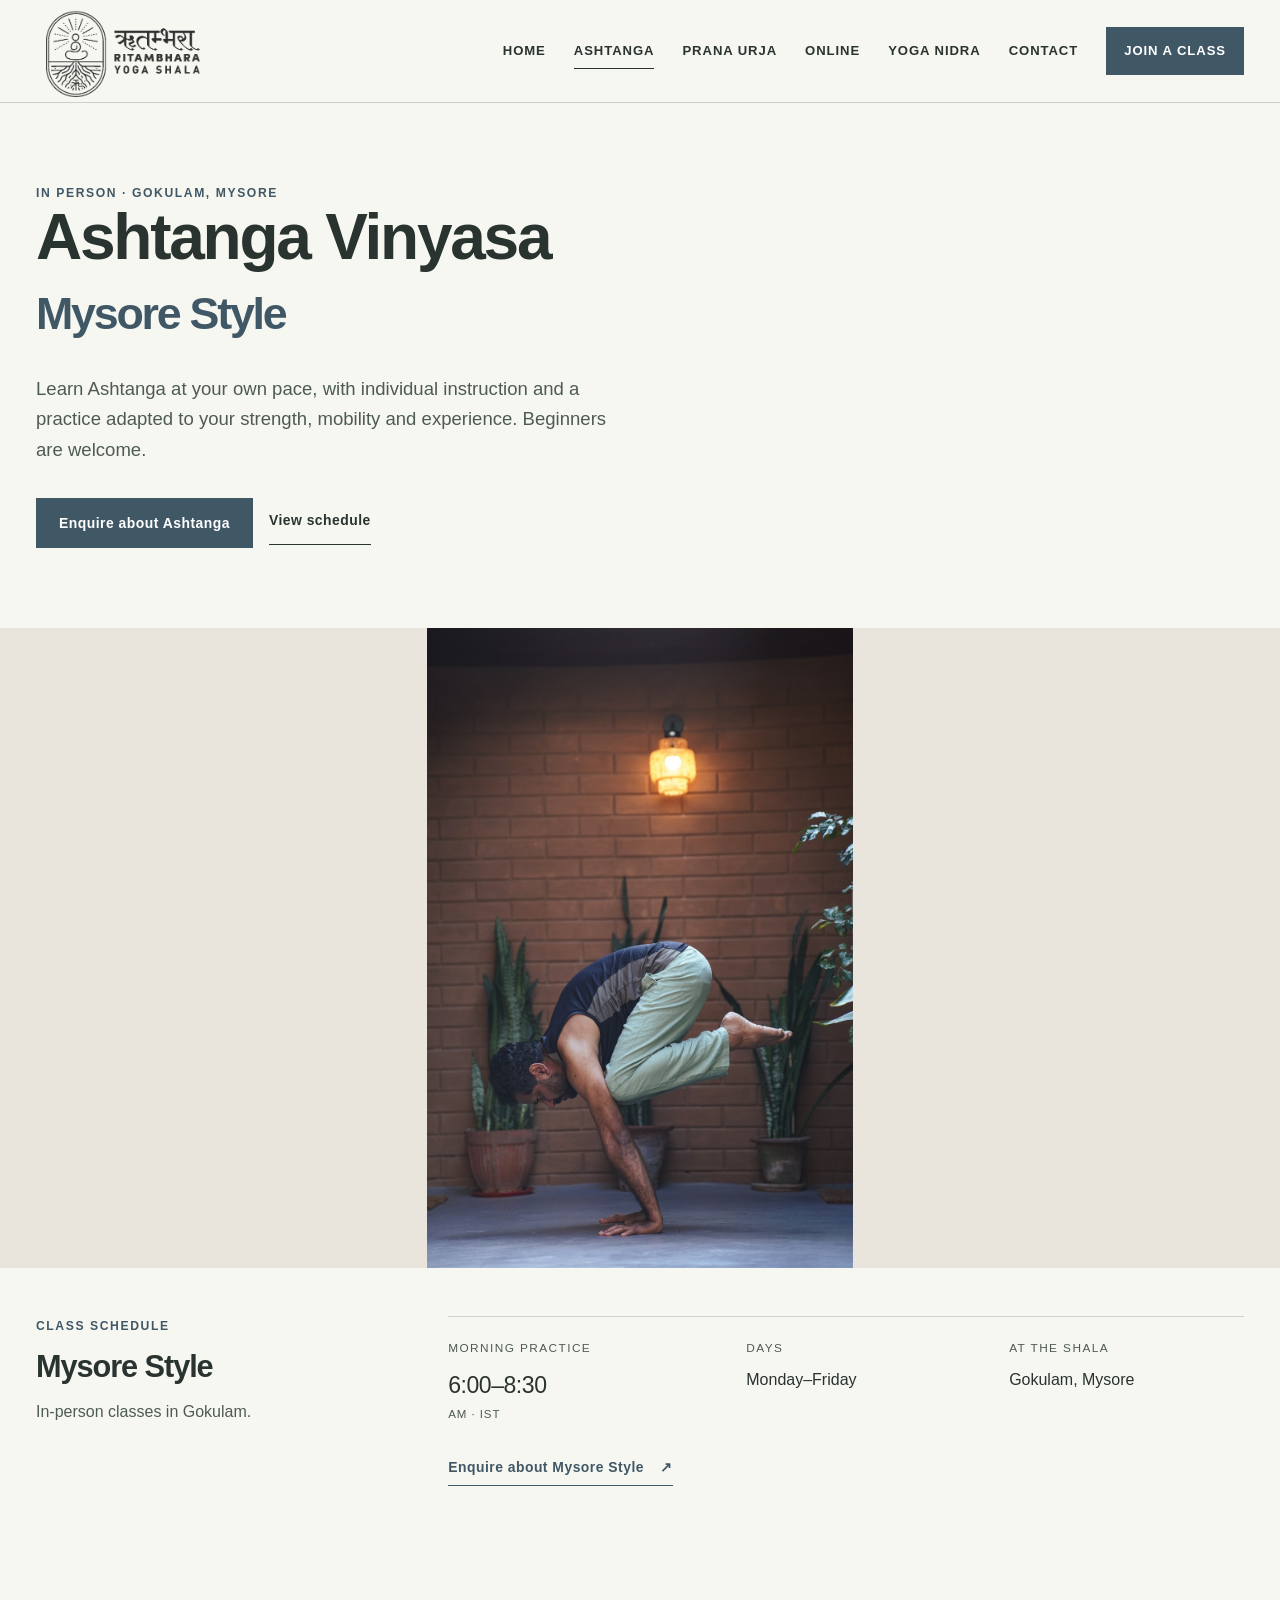
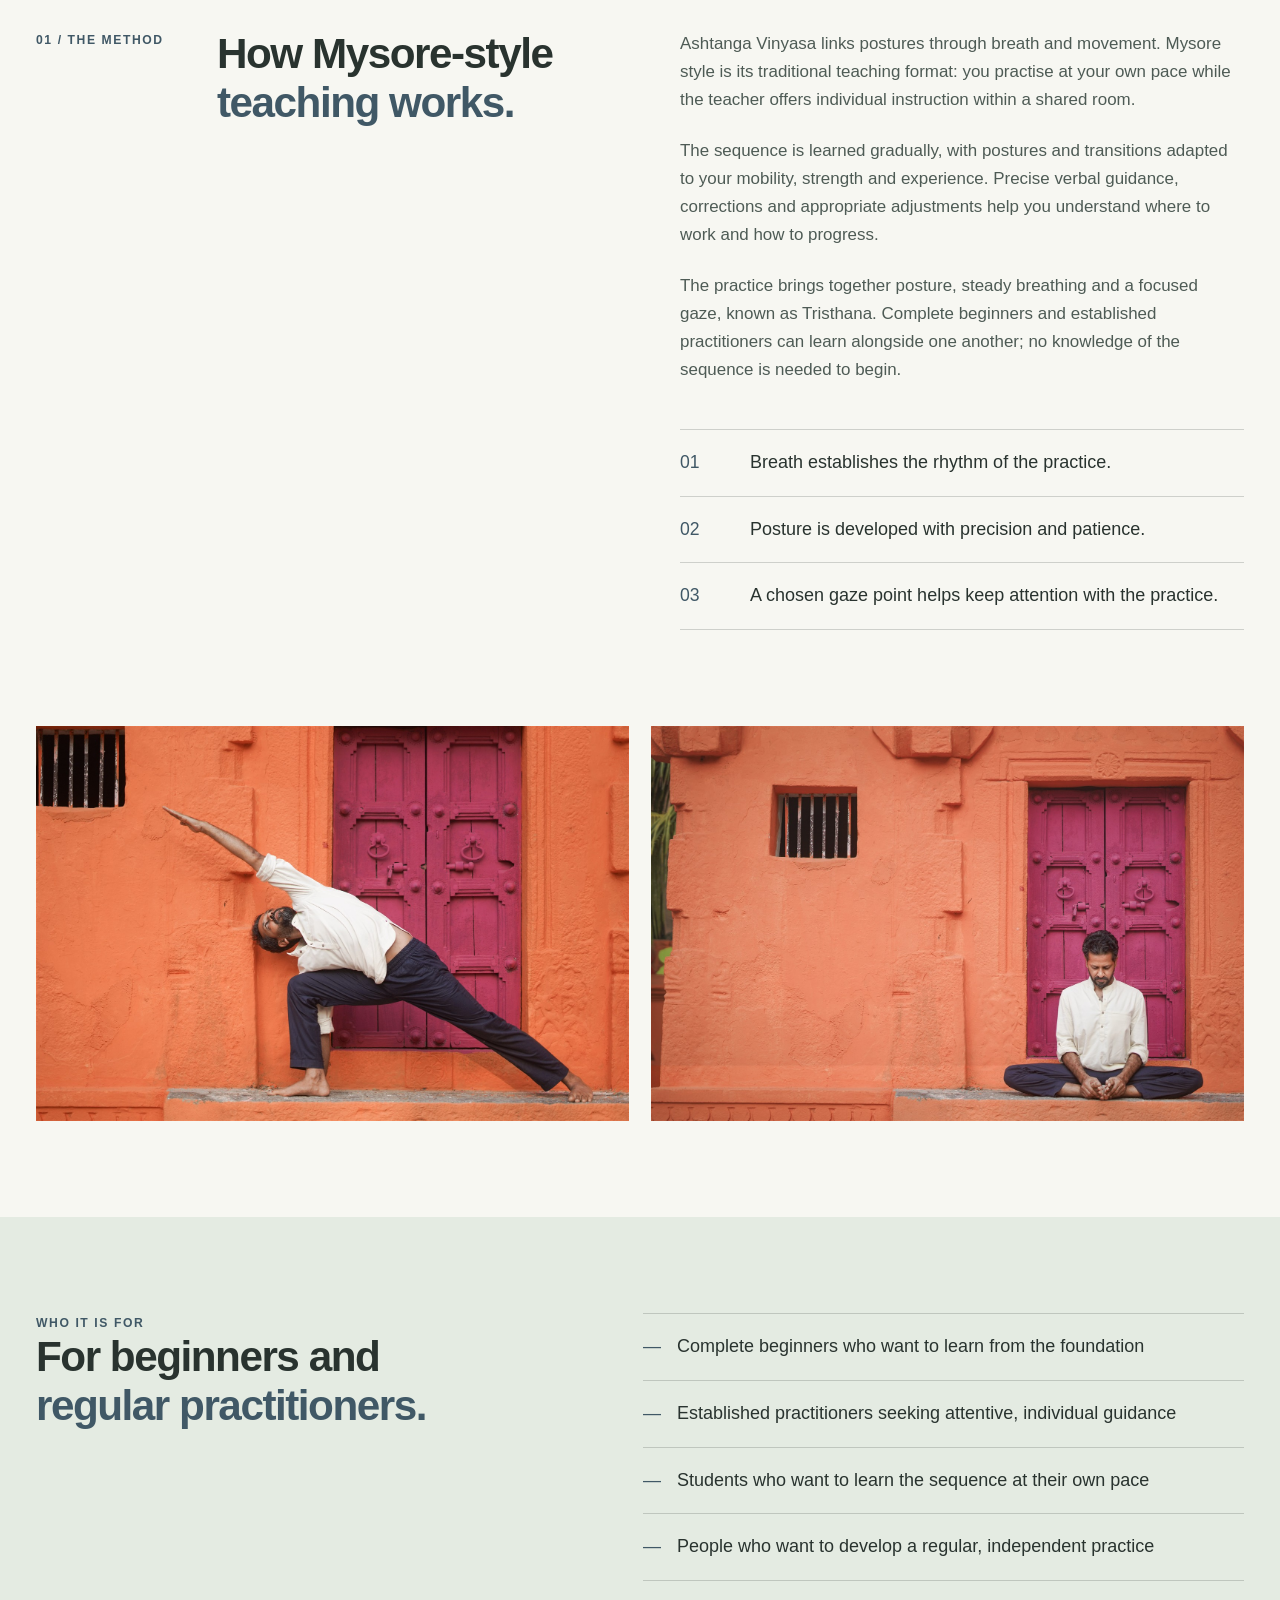
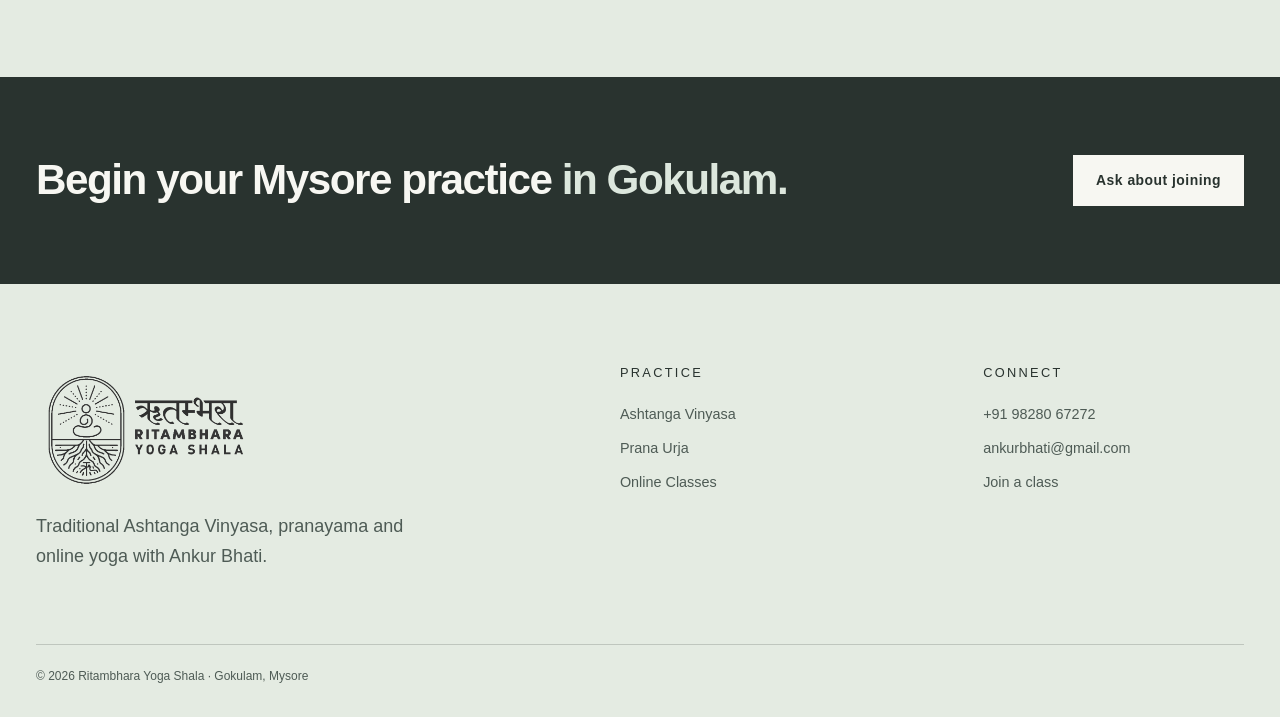
==== commit dd00c33d: "Optimise Ashtanga yoga in Gokulam Mysore metadata" ====
--- a/ashtanga-vinyasa.html
+++ b/ashtanga-vinyasa.html
@@ -5,8 +5,17 @@
   <meta name="viewport" content="width=device-width,initial-scale=1">
   <meta name="referrer" content="strict-origin-when-cross-origin">
   <meta http-equiv="Content-Security-Policy" content="default-src 'self'; script-src 'self'; style-src 'self' 'unsafe-inline' https://fonts.googleapis.com; font-src 'self' https://fonts.gstatic.com; img-src 'self' data:; frame-src https://www.google.com https://maps.google.com; form-action https://formsubmit.co; base-uri 'self'; object-src 'none'; upgrade-insecure-requests">
-  <title>Ashtanga Vinyasa Mysore Style | Ritambhara Yoga Shala</title>
-  <meta name="description" content="Traditional Ashtanga Vinyasa Mysore-style classes with Ankur Bhati in Gokulam, Mysore, Monday to Friday mornings.">
+  <title>Ashtanga Yoga in Gokulam, Mysore | Ritambhara Yoga Shala</title>
+  <meta name="description" content="Learn Mysore-style Ashtanga Vinyasa with Ankur Bhati in Gokulam, Mysore. Individual instruction, progressive learning and adaptations for your experience.">
+  <link rel="canonical" href="https://ritambharayogashala.com/ashtanga-vinyasa.html">
+  <meta property="og:type" content="website">
+  <meta property="og:site_name" content="Ritambhara Yoga Shala">
+  <meta property="og:title" content="Ashtanga Yoga in Gokulam, Mysore | Ritambhara Yoga Shala">
+  <meta property="og:description" content="Learn Mysore-style Ashtanga Vinyasa with Ankur Bhati in Gokulam, Mysore. Individual instruction, progressive learning and adaptations for your experience.">
+  <meta property="og:url" content="https://ritambharayogashala.com/ashtanga-vinyasa.html">
+  <meta property="og:image" content="https://ritambharayogashala.com/assets/pranayam.jpg">
+  <meta property="og:image:alt" content="Ankur Bhati practising pranayama">
+  <meta name="twitter:card" content="summary_large_image">
   <link rel="icon" href="assets/favicon.jpg" type="image/jpeg">
   <link rel="stylesheet" href="styles.css?v=20261117j">
 </head>
@@ -21,7 +30,7 @@
         <a href="ashtanga-vinyasa.html" aria-current="page">Ashtanga</a>
         <a href="prana-urja.html">Prana Urja</a>
         <a href="online-classes.html">Online</a>
-        <a href="index.html#contact">Contact</a>
+        <a href="yoga-nidra.html">Yoga Nidra</a><a href="index.html#contact">Contact</a>
         <a class="nav-register" href="register.html?class=ashtanga">Join a class</a>
       </nav>
     </div>
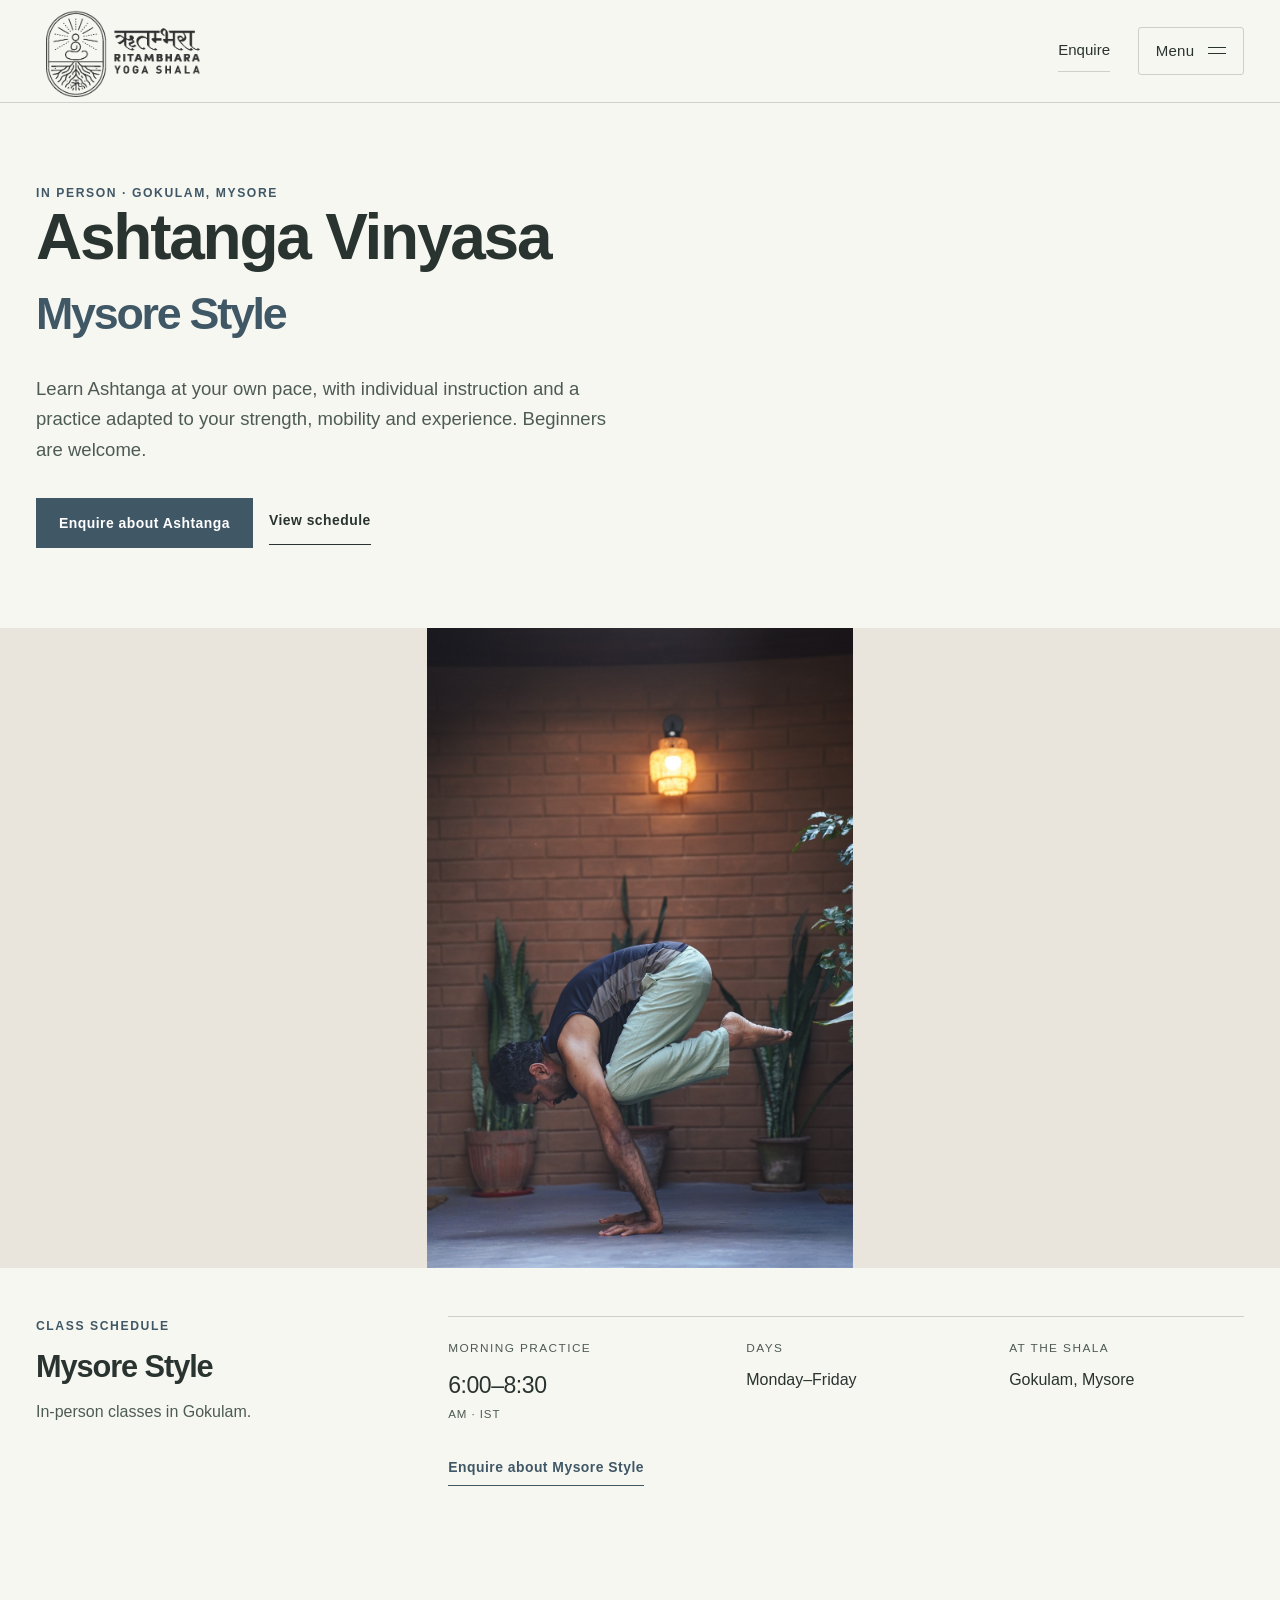
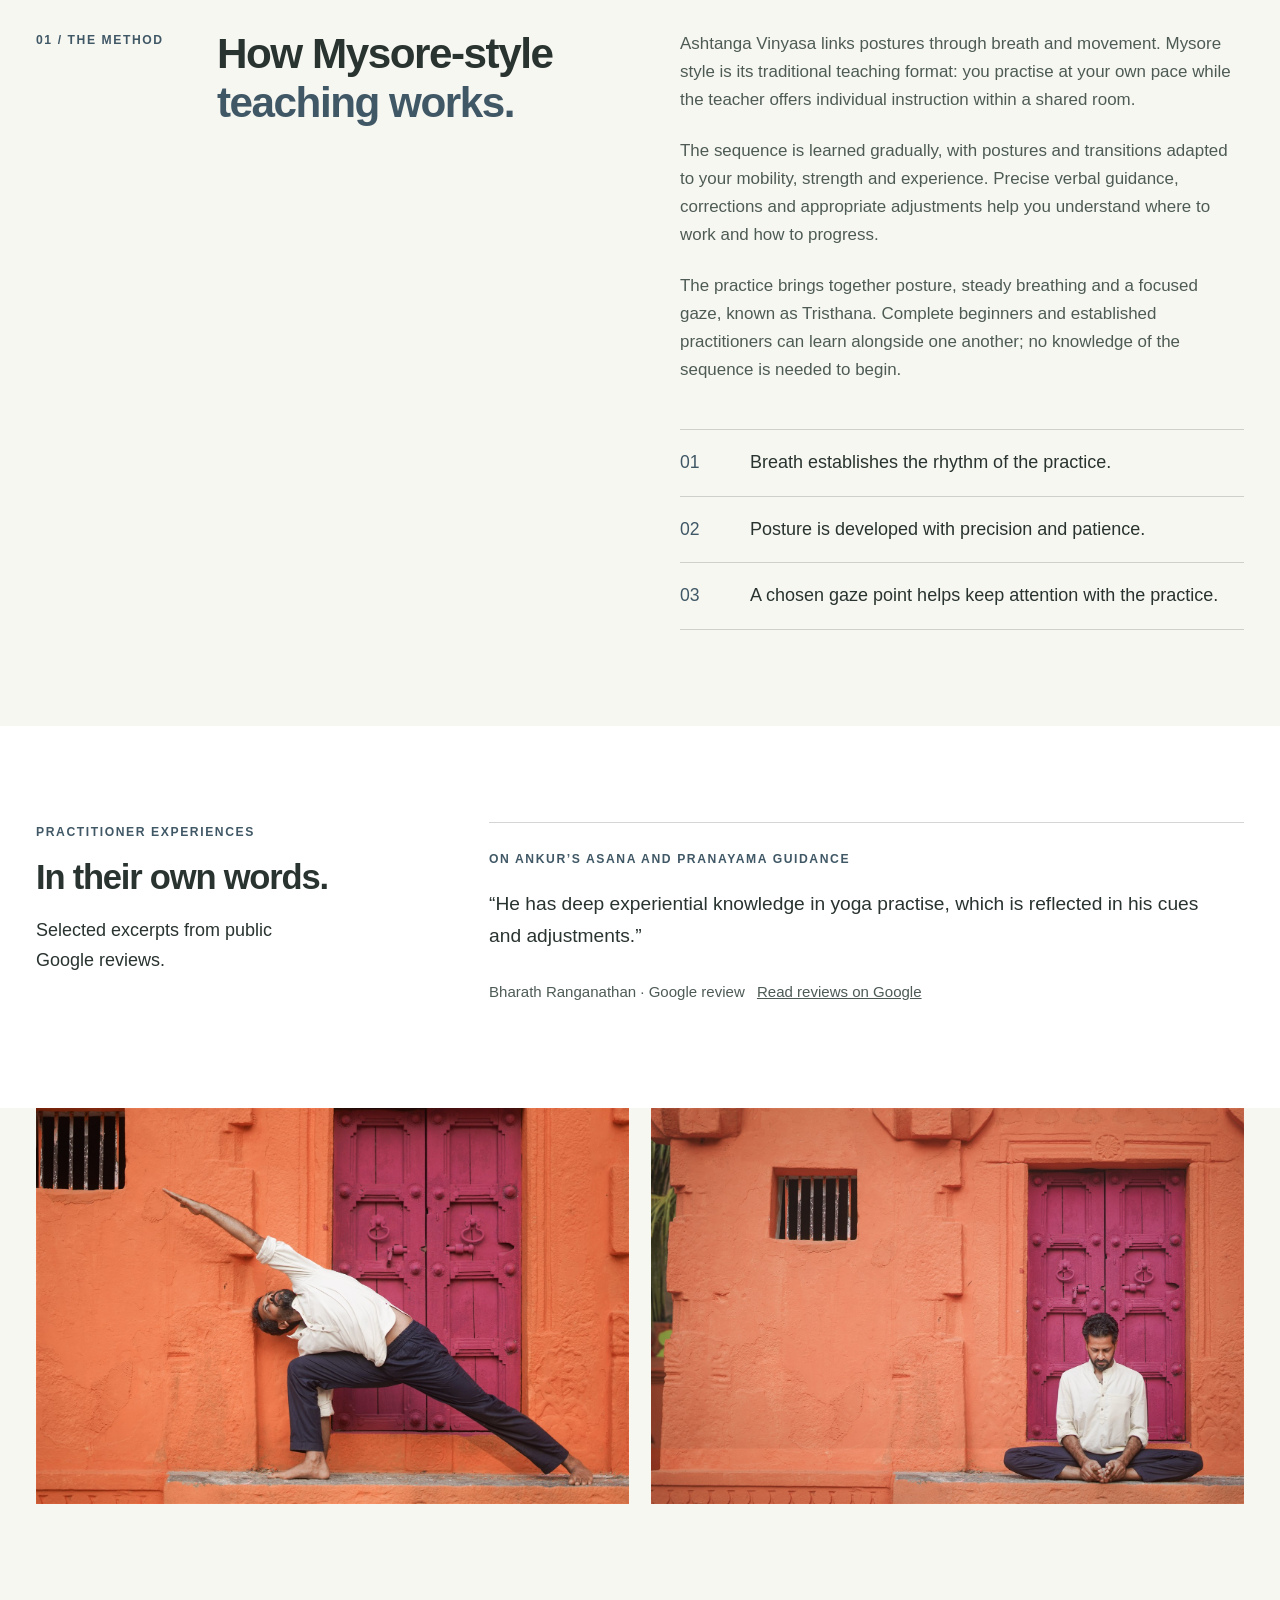
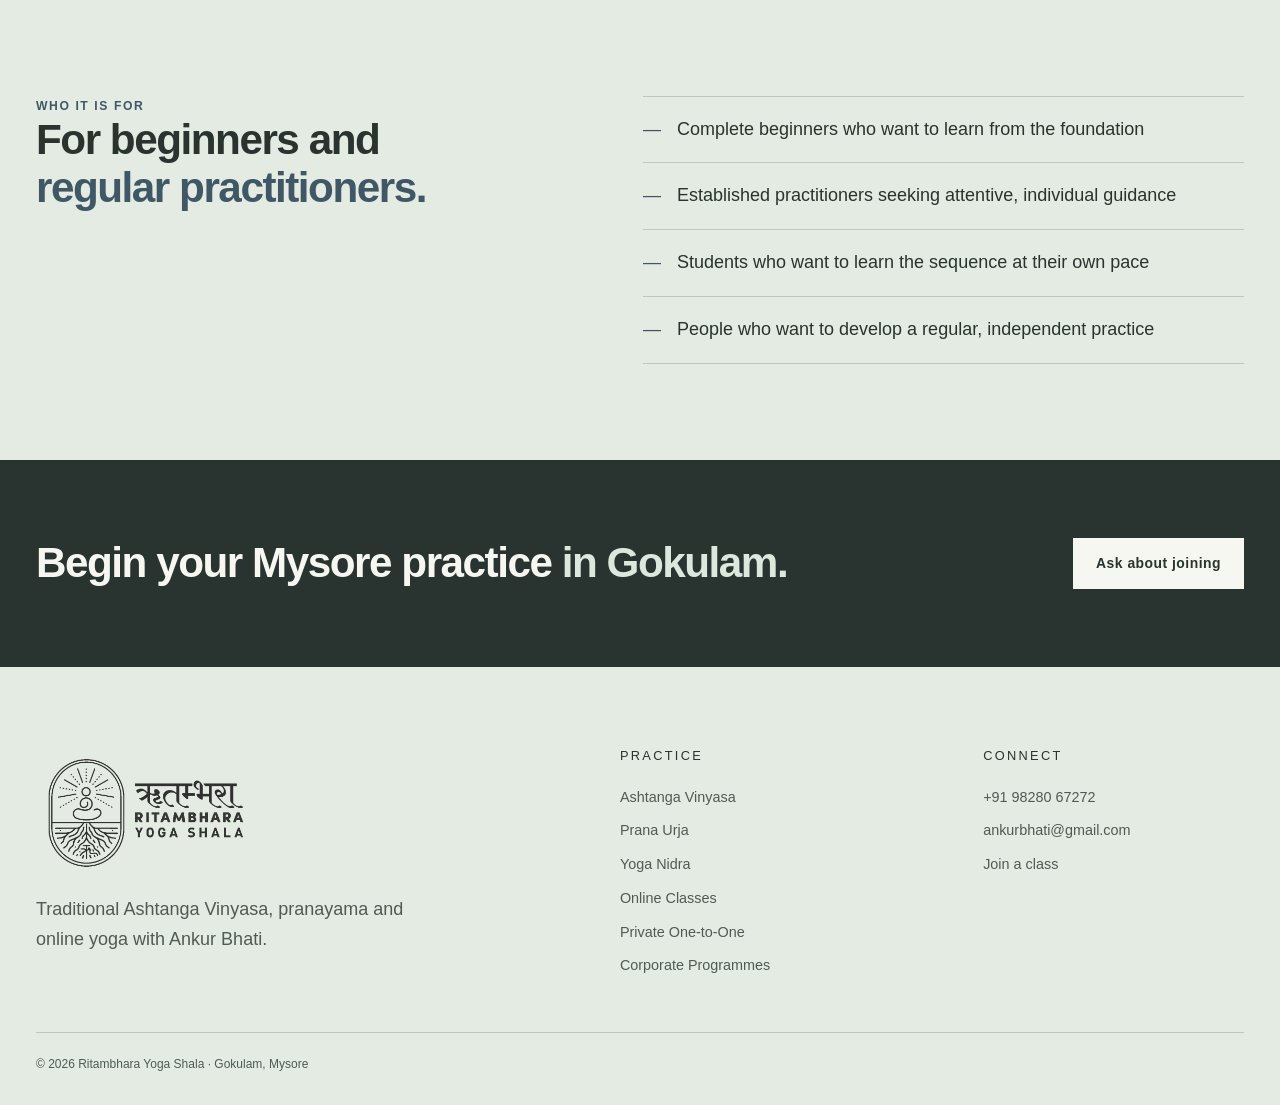
==== commit c9422db7: "Refine navigation and enquiries; add private and corporate teaching pages" ====
--- a/ashtanga-vinyasa.html
+++ b/ashtanga-vinyasa.html
@@ -17,21 +17,27 @@
   <meta property="og:image:alt" content="Ankur Bhati practising pranayama">
   <meta name="twitter:card" content="summary_large_image">
   <link rel="icon" href="assets/favicon.jpg" type="image/jpeg">
-  <link rel="stylesheet" href="styles.css?v=20261117j">
+  <link rel="stylesheet" href="styles.css?v=20261120a">
+  <link rel="stylesheet" href="refinements.css?v=20261120a">
 </head>
 <body>
   <a class="skip-link" href="#main">Skip to content</a>
   <header class="site-header">
     <div class="header-inner">
       <a class="brand" href="index.html" aria-label="Ritambhara Yoga Shala home"><img src="assets/logo-horizontal.png" alt="Ritambhara Yoga Shala"></a>
-      <button class="nav-toggle" type="button" aria-expanded="false" aria-controls="site-nav">Menu</button>
-      <nav class="site-nav" id="site-nav" aria-label="Main navigation">
-        <a href="index.html">Home</a>
-        <a href="ashtanga-vinyasa.html" aria-current="page">Ashtanga</a>
-        <a href="prana-urja.html">Prana Urja</a>
-        <a href="online-classes.html">Online</a>
-        <a href="yoga-nidra.html">Yoga Nidra</a><a href="index.html#contact">Contact</a>
-        <a class="nav-register" href="register.html?class=ashtanga">Join a class</a>
+      <div class="header-actions"><a class="header-enquiry" href="register.html">Enquire</a><button class="nav-toggle" type="button" aria-expanded="false" aria-controls="site-nav"><span class="menu-label">Menu</span><span class="menu-mark" aria-hidden="true"><i></i><i></i></span></button></div>
+      <div class="nav-backdrop" aria-hidden="true" hidden></div>
+      <nav class="site-nav" id="site-nav" aria-label="Main navigation" hidden>
+        <div class="nav-panel-heading"><span>Ritambhara Yoga Shala</span><span>Mysore &amp; online</span></div>
+        <div class="nav-group"><p class="nav-group-label">Explore</p><a href="index.html">Home</a>
+<a href="ashtanga-vinyasa.html" aria-current="page">Mysore-style Ashtanga</a>
+<a href="prana-urja.html">Prana Urja · Pranayama</a>
+<a href="online-classes.html">Online yoga</a>
+<a href="yoga-nidra.html">Yoga Nidra</a>
+<a href="private-classes.html">Private one-to-one</a>
+<a href="corporate-yoga.html">For organisations</a></div>
+        <div class="nav-secondary"><a href="index.html#teacher-title">Meet Ankur</a><a href="index.html#contact">Contact &amp; location</a><a class="nav-register" href="register.html">Ask about a class</a></div>
+        <div class="nav-contact"><a href="tel:+919828067272">+91 98280 67272</a><span>Personal guidance. A considered practice.</span></div>
       </nav>
     </div>
   </header>
@@ -56,7 +62,7 @@
           <div class="schedule-time"><dt>Morning practice</dt><dd>6:00–8:30<span>AM · IST</span></dd></div>
           <div><dt>Days</dt><dd>Monday–Friday</dd></div>
           <div><dt>At the shala</dt><dd>Gokulam, Mysore</dd></div>
-        </dl><a class="text-link" href="register.html?class=ashtanga">Enquire about Mysore Style <span aria-hidden="true">↗</span></a></div>
+        </dl><a class="text-link" href="register.html?class=ashtanga">Enquire about Mysore Style </a></div>
       </div>
     </aside>
 
@@ -75,6 +81,7 @@
       </div>
     </section>
 
+    <!-- reviews:ashtanga:start --><section class="review-section" aria-labelledby="ashtanga-reviews-title"><div class="section"><div class="review-intro"><p class="eyebrow">Practitioner experiences</p><h2 id="ashtanga-reviews-title">In their own words.</h2><p>Selected excerpts from public Google reviews.</p></div><div class="review-list"><figure><p class="mini-label">On Ankur’s asana and pranayama guidance</p><blockquote><p>“He has deep experiential knowledge in yoga practise, which is reflected in his cues and adjustments.”</p></blockquote><figcaption>Bharath Ranganathan · Google review <a href="https://www.google.com/maps/place/Ritambhara+Yoga+Shala+Mysore/data=!4m2!3m1!1s0x0:0xc29f479fd79b7db0" target="_blank" rel="noopener noreferrer">Read reviews on Google</a></figcaption></figure></div></div></section><!-- reviews:ashtanga:end -->
     <div class="photo-pair" aria-label="Ashtanga practice photographs">
       <figure><img src="assets/standing-yoga.jpg" width="1600" height="1067" alt="Ankur Bhati practising a standing side-angle posture against a terracotta wall" loading="lazy"></figure>
       <figure><img src="assets/seated-yoga.jpg" width="1600" height="1067" alt="Ankur Bhati seated in Baddha Konasana against a terracotta wall" loading="lazy"></figure>
@@ -103,11 +110,11 @@
   <footer class="site-footer">
     <div class="footer-inner">
       <div class="footer-intro"><img class="footer-brand" src="assets/logo-horizontal.png" alt="Ritambhara Yoga Shala"><p>Traditional Ashtanga Vinyasa, pranayama and online yoga with Ankur Bhati.</p></div>
-      <div class="footer-links"><strong>Practice</strong><a href="ashtanga-vinyasa.html">Ashtanga Vinyasa</a><a href="prana-urja.html">Prana Urja</a><a href="online-classes.html">Online Classes</a></div>
+      <div class="footer-links"><strong>Practice</strong><a href="ashtanga-vinyasa.html">Ashtanga Vinyasa</a><a href="prana-urja.html">Prana Urja</a><a href="yoga-nidra.html">Yoga Nidra</a><a href="online-classes.html">Online Classes</a><a href="private-classes.html">Private One-to-One</a><a href="corporate-yoga.html">Corporate Programmes</a></div>
       <div class="footer-links"><strong>Connect</strong><a href="tel:+919828067272">+91 98280 67272</a><a href="mailto:ankurbhati@gmail.com">ankurbhati@gmail.com</a><a href="register.html">Join a class</a></div>
     </div>
     <p class="copyright">© 2026 Ritambhara Yoga Shala · Gokulam, Mysore</p>
   </footer>
-  <script src="site.js?v=20261117i"></script>
+  <script src="site.js?v=20261120a"></script>
 </body>
 </html>
--- a/refinements.css
+++ b/refinements.css
@@ -0,0 +1,156 @@
+/* Compact navigation and individual / workplace teaching, November 2026. */
+[hidden] { display:none !important; }
+.site-header { --header-height:96px; z-index:50; backdrop-filter:none; background:#f7f7f2; }
+.site-header .header-inner { min-height:var(--header-height); position:relative; }
+.header-actions { display:flex; align-items:center; gap:28px; }
+.header-enquiry { font-size:.94rem; font-weight:500; text-decoration:none; border-bottom:1px solid var(--line); padding-block:8px; }
+.site-header .nav-toggle { position:relative; z-index:55; display:inline-flex; align-items:center; justify-content:center; gap:14px; min-width:106px; min-height:48px; padding:8px 14px; border:1px solid var(--line); border-radius:3px; background:transparent; color:var(--ink); font-size:.94rem; font-weight:500; line-height:1.3; text-transform:none; letter-spacing:.015em; cursor:pointer; }
+.nav-toggle:hover,.nav-toggle[aria-expanded="true"] { background:#e4ebe2; }
+.menu-mark { display:grid; gap:5px; width:18px; }
+.menu-mark i { height:1px; background:currentColor; transition:transform 260ms ease; }
+.nav-toggle[aria-expanded="true"] .menu-mark i:first-child { transform:translateY(3px) rotate(45deg); }
+.nav-toggle[aria-expanded="true"] .menu-mark i:last-child { transform:translateY(-3px) rotate(-45deg); }
+.nav-backdrop { position:fixed; inset:var(--header-height) 0 0; z-index:51; background:rgba(24,36,31,.28); opacity:0; transition:opacity 280ms ease; }
+.nav-backdrop.is-open { opacity:1; }
+.site-header .site-nav { position:fixed; inset:calc(var(--header-height) + 12px) max(24px,calc((100vw - 1280px)/2)) auto auto; z-index:54; display:block; width:min(500px,calc(100vw - 48px)); height:auto; max-height:calc(100svh - var(--header-height) - 28px); overflow-y:auto; overscroll-behavior:contain; padding:28px 32px 24px; background:#fbfcf9; border:1px solid var(--line); border-radius:4px; box-shadow:0 24px 70px rgba(24,36,31,.16); opacity:0; transform:translateY(-10px); transition:opacity 280ms ease,transform 360ms cubic-bezier(.22,1,.36,1); }
+.site-header .site-nav.is-open { opacity:1; transform:translateY(0); }
+.nav-panel-heading { display:flex; flex-wrap:wrap; justify-content:space-between; gap:4px 16px; padding-bottom:18px; margin-bottom:20px; border-bottom:1px solid var(--line); font-size:.875rem; line-height:1.5; color:var(--muted); }
+.nav-group-label { margin:0 0 8px; color:var(--muted); font-size:.875rem; letter-spacing:.08em; text-transform:uppercase; }
+.site-header .site-nav a { display:flex; width:100%; min-height:44px; align-items:center; padding:9px 0; margin:0; border:0; border-radius:0; background:none; color:var(--ink); font-family:var(--sans); font-size:1.125rem; line-height:1.4; font-weight:500; text-align:left; letter-spacing:0; text-transform:none; text-decoration:none; opacity:0; transform:translateY(7px); transition:opacity 300ms ease,transform 360ms cubic-bezier(.22,1,.36,1),color 180ms ease; }
+.site-header .site-nav a::after { display:none; }
+.site-header .site-nav a:hover { color:#405866; text-decoration:underline; text-decoration-thickness:1px; text-underline-offset:5px; }
+.site-header .site-nav a[aria-current="page"] { color:#405866; text-decoration:underline; text-underline-offset:5px; }
+.site-header .site-nav.is-open a { opacity:1; transform:translateY(0); }
+.site-nav.is-open .nav-group a:nth-of-type(1) { transition-delay:35ms; }
+.site-nav.is-open .nav-group a:nth-of-type(2) { transition-delay:65ms; }
+.site-nav.is-open .nav-group a:nth-of-type(3) { transition-delay:95ms; }
+.site-nav.is-open .nav-group a:nth-of-type(4) { transition-delay:125ms; }
+.site-nav.is-open .nav-group a:nth-of-type(5) { transition-delay:155ms; }
+.site-nav.is-open .nav-group a:nth-of-type(6) { transition-delay:185ms; }
+.site-nav.is-open .nav-group a:nth-of-type(7) { transition-delay:210ms; }
+.nav-secondary { display:grid; grid-template-columns:1fr 1fr; column-gap:20px; padding-top:16px; margin-top:16px; border-top:1px solid var(--line); }
+.site-header .nav-secondary a { font-size:1rem; }
+.site-header .nav-secondary .nav-register { grid-column:1/-1; margin-top:10px; justify-content:center; min-height:46px; background:#29332f; color:#fff; font-size:.96rem; padding:11px 16px; }
+.site-header .nav-secondary .nav-register:hover { background:#405866; color:#fff; text-decoration:none; }
+.nav-contact { margin-top:16px; }
+.site-header .nav-contact a { font-size:.94rem; min-height:36px; color:var(--muted); }
+.nav-contact span { display:block; color:var(--muted); font-size:.875rem; }
+.site-header .site-nav:not(.is-open) a { transition-delay:0ms; }
+.field-hint { font-size:.9rem; line-height:1.5; color:var(--muted); margin:4px 0 0; }
+.service-hero { display:grid; grid-template-columns:1fr 1fr; align-items:stretch; }
+.service-hero-copy { padding:clamp(48px,7vw,104px) clamp(24px,5vw,76px) clamp(48px,7vw,104px) max(36px,calc((100vw - 1280px)/2)); }
+.service-hero h1 { font-size:clamp(2.6rem,4.1vw,4.7rem); line-height:1.12; margin-top:22px; }
+.service-hero .lead { font-size:1.12rem; margin-block:28px; }
+.service-hero figure { margin:0; min-width:0; background:var(--sand); }
+.service-hero img { width:100%; height:100%; object-fit:cover; object-position:48% 50%; }
+.service-note { font-size:.9rem; color:var(--muted); margin:14px 0 0; }
+.service-intro { display:grid; grid-template-columns:1fr 1fr; gap:clamp(32px,8vw,110px); }
+.service-intro h2,.service-section-head h2,.corporate-formats h2,.corporate-enquiry h2,.client-section h2,.personal-work h2 { font-size:clamp(2rem,3vw,3rem); margin-top:18px; }
+.service-intro p:not(.eyebrow) { margin:0 0 22px; max-width:58ch; color:var(--muted); }
+.service-intro p:last-child { margin-bottom:0; }
+.service-options,.corporate-process { background:var(--sand); }
+.service-section-head { margin-bottom:42px; }
+.service-option-grid { display:grid; grid-template-columns:repeat(3,minmax(0,1fr)); gap:40px; }
+.service-option-grid article { border-top:1px solid var(--line); padding-top:26px; min-width:0; }
+.service-option-grid h3,.process-list h3 { font-size:1.4rem; line-height:1.35; }
+.service-option-grid p { color:var(--muted); margin:18px 0 0; font-size:1.03rem; }
+.service-option-grid .option-detail { font-size:.92rem; padding-top:18px; border-top:1px solid var(--line); }
+.service-footnote { font-size:.92rem; color:var(--muted); max-width:85ch; margin:38px 0 0; }
+.corporate-hero { padding-block:clamp(64px,8vw,112px); background:#e4ebe2; }
+.corporate-hero h1 { margin-top:24px; font-size:clamp(2.8rem,5vw,5.4rem); line-height:1.1; }
+.corporate-hero-bottom { display:grid; grid-template-columns:1.2fr 1fr; align-items:end; gap:clamp(28px,8vw,110px); margin-top:40px; }
+.corporate-hero-bottom .lead { margin:0; font-size:1.15rem; }
+.client-section { padding-block:58px; border-bottom:1px solid var(--line); }
+.client-section-head { display:flex; justify-content:space-between; align-items:baseline; gap:24px; margin-bottom:32px; }
+.client-section h2 { margin:0; font-size:1.5rem; }
+.client-grid { list-style:none; padding:0; margin:0; display:grid; grid-template-columns:repeat(5,minmax(0,1fr)); column-gap:24px; }
+.client-grid li { min-width:0; display:flex; align-items:center; justify-content:center; padding:22px 10px; min-height:96px; border-top:1px solid var(--line); }
+.client-grid span { font-size:1.04rem; line-height:1.35; font-weight:600; color:#40504a; text-align:center; }
+.client-grid img { width:auto; height:auto; max-width:100%; max-height:52px; object-fit:contain; }
+.corporate-formats { display:grid; grid-template-columns:1fr 1fr; gap:clamp(32px,8vw,110px); }
+.format-list { margin:0; }
+.format-list div { padding:24px 0; border-top:1px solid var(--line); }
+.format-list div:first-child { padding-top:0; border-top:0; }
+.format-list dt { font-size:1.25rem; font-weight:600; }
+.format-list dd { margin:12px 0 0; color:var(--muted); font-size:1.03rem; }
+.process-list { display:grid; grid-template-columns:repeat(3,minmax(0,1fr)); gap:40px; padding:0; margin:0; list-style:none; }
+.process-list li { border-top:1px solid var(--line); padding-top:26px; }
+.process-list p { color:var(--muted); font-size:1.03rem; }
+.corporate-enquiry { display:grid; grid-template-columns:.8fr 1.2fr; gap:clamp(36px,6vw,90px); }
+.corporate-enquiry-intro > p:not(.eyebrow) { max-width:36ch; color:var(--muted); }
+.corporate-enquiry .form-grid { gap:28px; }
+.corporate-enquiry form { min-width:0; }
+.corporate-enquiry input,.corporate-enquiry select,.corporate-enquiry textarea { min-width:0; }
+.interest-options { border:0; margin:0; padding:0; }
+.interest-options legend { color:var(--forest); font-size:.875rem; font-weight:600; letter-spacing:.02em; }
+.checkbox-grid { display:grid; grid-template-columns:1fr 1fr; gap:10px 20px; margin-top:12px; }
+.checkbox-grid label { display:flex; align-items:center; gap:12px; min-height:44px; font-size:.94rem; line-height:1.4; letter-spacing:0; text-transform:none; font-weight:400; cursor:pointer; }
+.checkbox-grid input { width:18px; height:18px; min-height:18px; margin:0; padding:0; flex-shrink:0; accent-color:#405866; }
+.form-error { color:#8c2f24; margin:0; font-size:1rem; }
+.form-grid .full { grid-column:1/-1; }
+.corporate-enquiry label,.registration-form label { letter-spacing:.02em; text-transform:none; font-size:.9rem; }
+.corporate-enquiry select,.registration-form select { line-height:1.5; }
+.personal-work { display:grid; grid-template-columns:1fr 1.2fr; gap:clamp(32px,8vw,110px); border-top:1px solid var(--line); }
+.personal-work-links { display:grid; gap:28px; }
+.personal-work-links > a { display:block; text-decoration:none; border-top:1px solid var(--line); padding-top:26px; }
+.personal-work-links h3 { font-size:1.6rem; margin-top:12px; }
+.personal-work-links p { font-size:1rem; color:var(--muted); max-width:50ch; }
+.personal-work-links a:hover .text-link { color:var(--saffron); }
+.review-section { background:#fff; }
+.review-section .section { display:grid; grid-template-columns:.65fr 1.35fr; gap:clamp(32px,7vw,100px); }
+.review-intro h2 { font-size:clamp(1.8rem,2.7vw,2.6rem); margin:16px 0; }
+.review-list { display:grid; gap:32px; }
+.review-list figure { margin:0; border-top:1px solid var(--line); padding-top:26px; }
+.review-list blockquote { margin:0; font-size:1.2rem; line-height:1.65; }
+.review-list figcaption { margin-top:20px; color:var(--muted); font-size:.94rem; }
+.review-list figcaption a { display:inline-block; padding-block:8px; margin-left:8px; }
+@media(max-width:820px) {
+ .site-header { --header-height:84px; }
+ .site-header .brand { width:160px; }
+ .header-actions { gap:16px; }
+ .header-enquiry { font-size:.9rem; }
+ .site-header .nav-toggle { min-width:94px; padding-inline:10px; gap:10px; }
+ .site-header .site-nav { inset:calc(var(--header-height) + 8px) 16px auto; width:auto; padding:22px 24px; max-height:calc(100svh - var(--header-height) - 20px); }
+ .site-header .site-nav a { font-size:1.0625rem; min-height:44px; padding-block:8px; }
+ .nav-panel-heading { margin-bottom:16px; padding-bottom:14px; font-size:.875rem; }
+ .nav-secondary { padding-top:12px; margin-top:12px; }
+ .site-header .nav-secondary a { font-size:.95rem; }
+ .nav-contact { margin-top:12px; }
+ .nav-contact span { display:none; }
+ .service-hero { grid-template-columns:1fr; }
+ .service-hero-copy { width:var(--page); margin-inline:auto; padding:48px 0; }
+ .service-hero figure { aspect-ratio:3/2; }
+ .service-hero h1 { font-size:clamp(2.3rem,7vw,3.3rem); }
+ .service-intro,.corporate-formats,.corporate-enquiry,.personal-work { grid-template-columns:1fr; gap:28px; }
+ .service-option-grid,.process-list { grid-template-columns:1fr; gap:28px; }
+ .service-section-head { margin-bottom:28px; }
+ .corporate-hero { padding-block:48px; }
+ .corporate-hero h1 { font-size:clamp(2.4rem,7.5vw,3.5rem); }
+ .corporate-hero-bottom { grid-template-columns:1fr; margin-top:28px; gap:24px; }
+ .client-section-head { display:block; }
+ .client-section h2 { margin-top:14px; }
+ .client-grid { grid-template-columns:repeat(3,minmax(0,1fr)); gap:0 16px; }
+ .client-grid li { min-height:84px; padding-inline:0; }
+ .client-grid span { font-size:.94rem; }
+ .corporate-enquiry-intro > p:not(.eyebrow) { max-width:60ch; }
+ .review-section .section { grid-template-columns:1fr; gap:24px; }
+ .review-list blockquote { font-size:1.0625rem; }
+}
+@media(max-width:560px) {
+ .site-header .header-inner { gap:12px; }
+ .site-header .brand { width:min(160px,42vw); }
+ .header-enquiry { display:none; }
+ .site-header .site-nav { padding:20px; }
+ .nav-panel-heading { display:block; }
+ .nav-panel-heading span { display:block; }
+ .nav-panel-heading span:last-child { color:var(--muted); }
+ .corporate-enquiry .form-grid { grid-template-columns:minmax(0,1fr); gap:24px; }
+ .checkbox-grid { grid-template-columns:1fr; gap:2px; }
+ .corporate-enquiry button[type="submit"] { width:100%; }
+ .client-grid { grid-template-columns:repeat(2,minmax(0,1fr)); gap:0 20px; }
+ .service-hero h1 { font-size:2.35rem; }
+ .service-hero .lead,.corporate-hero-bottom .lead { font-size:1.0625rem; }
+}
+@media(prefers-reduced-motion:reduce) {
+ .site-header .site-nav,.site-header .site-nav a,.nav-backdrop,.menu-mark i { transition:none !important; transform:none !important; }
+}
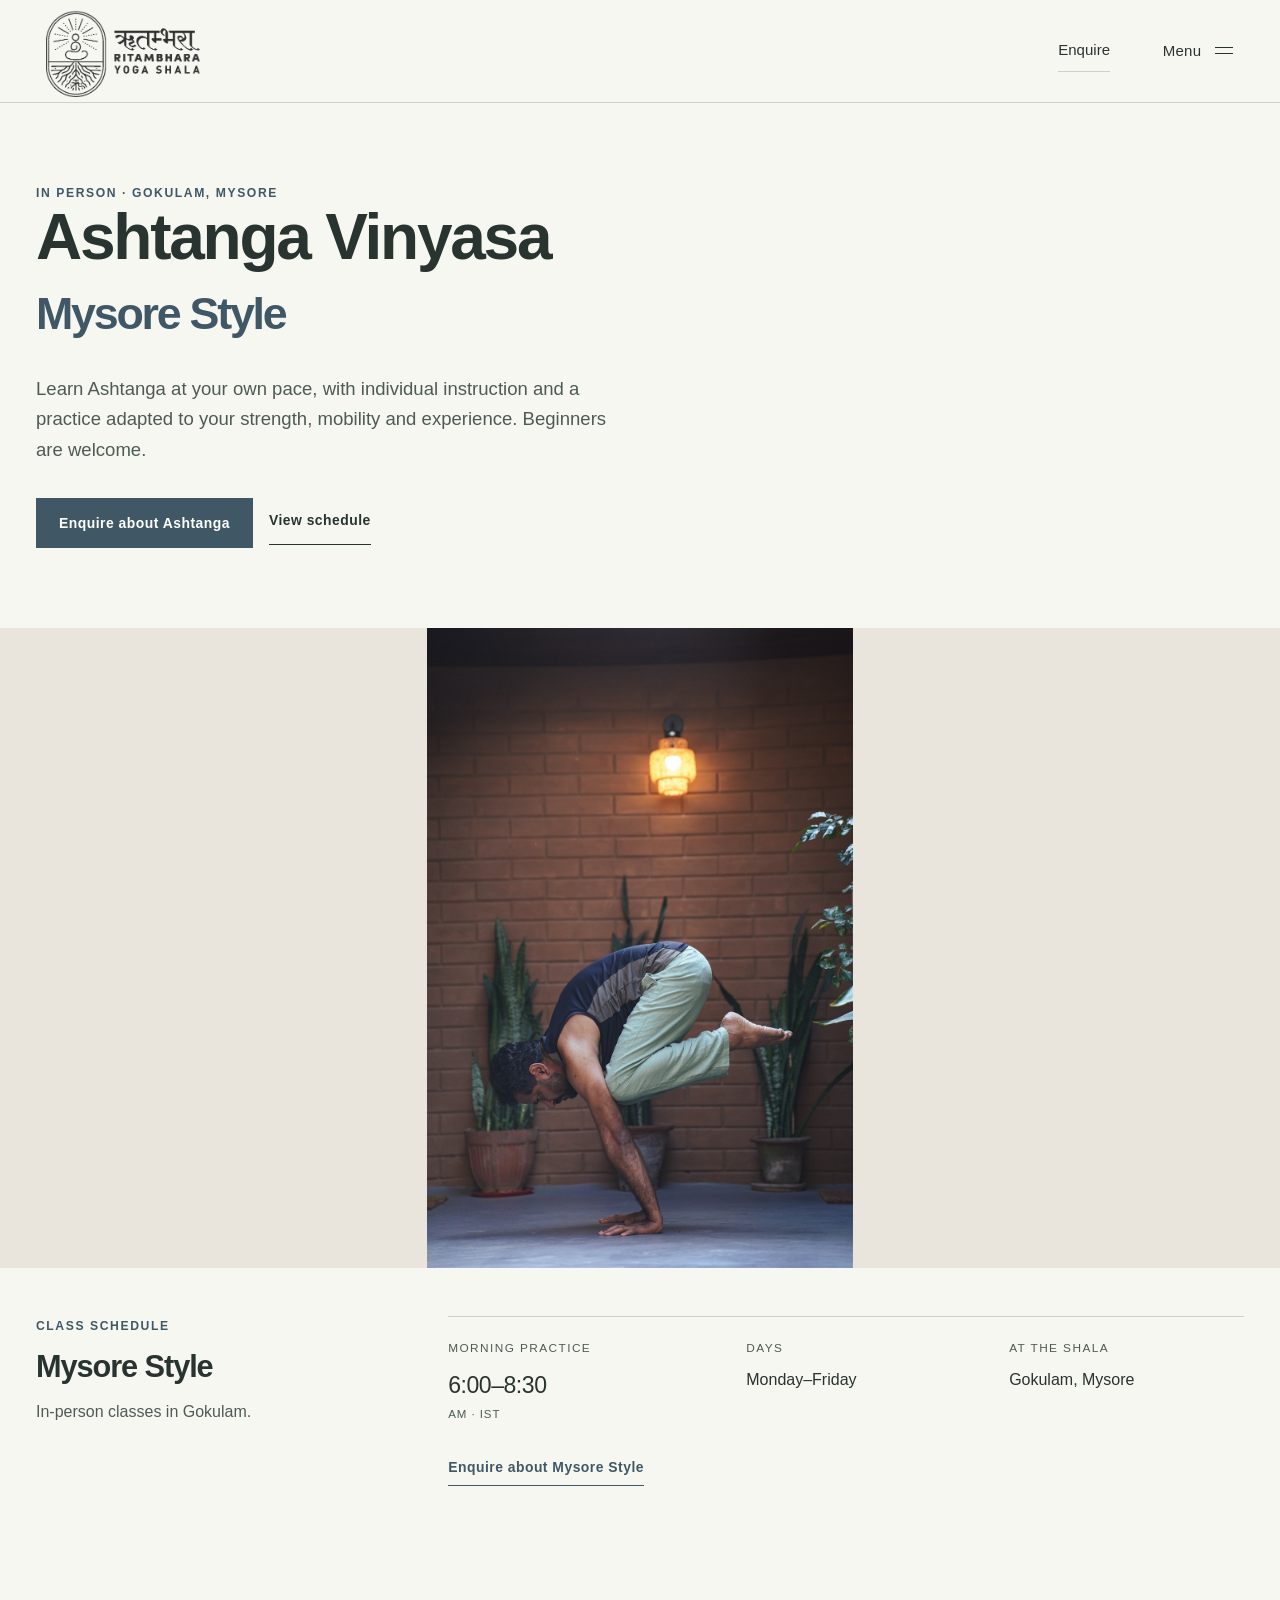
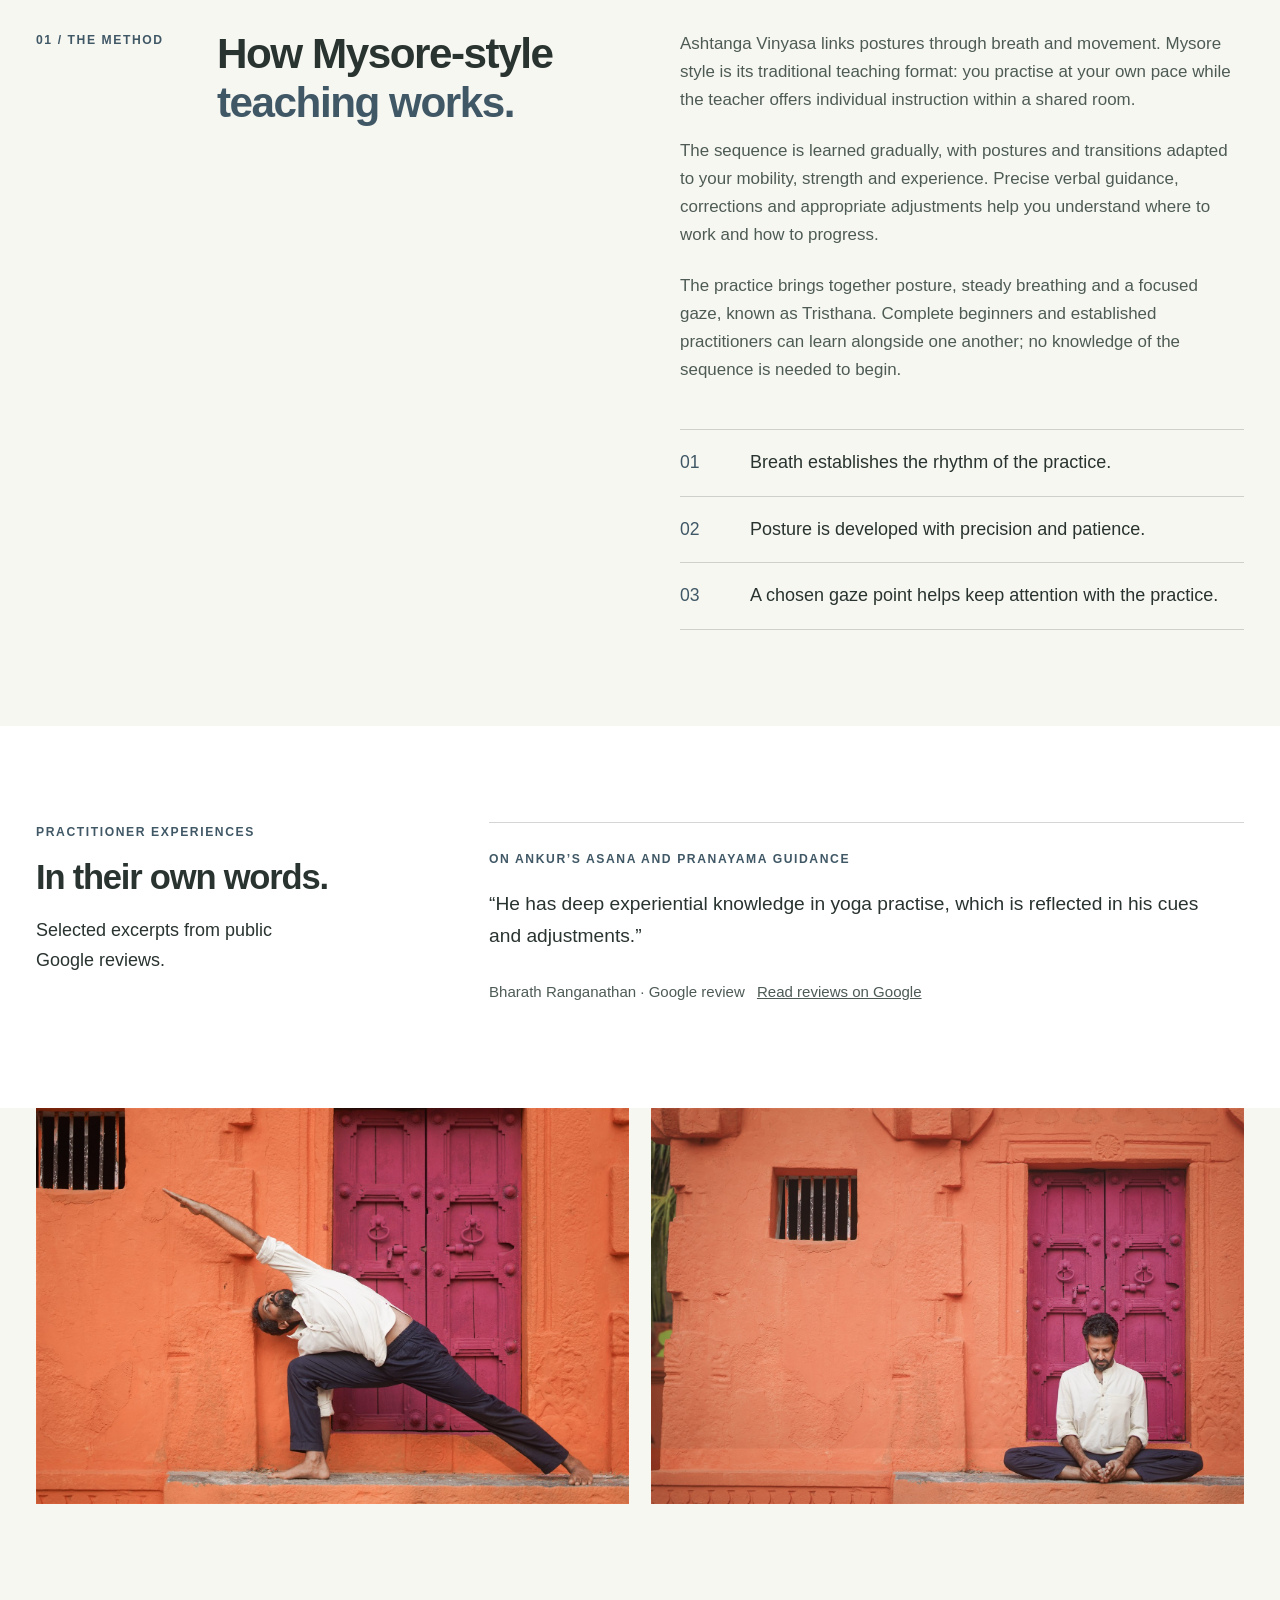
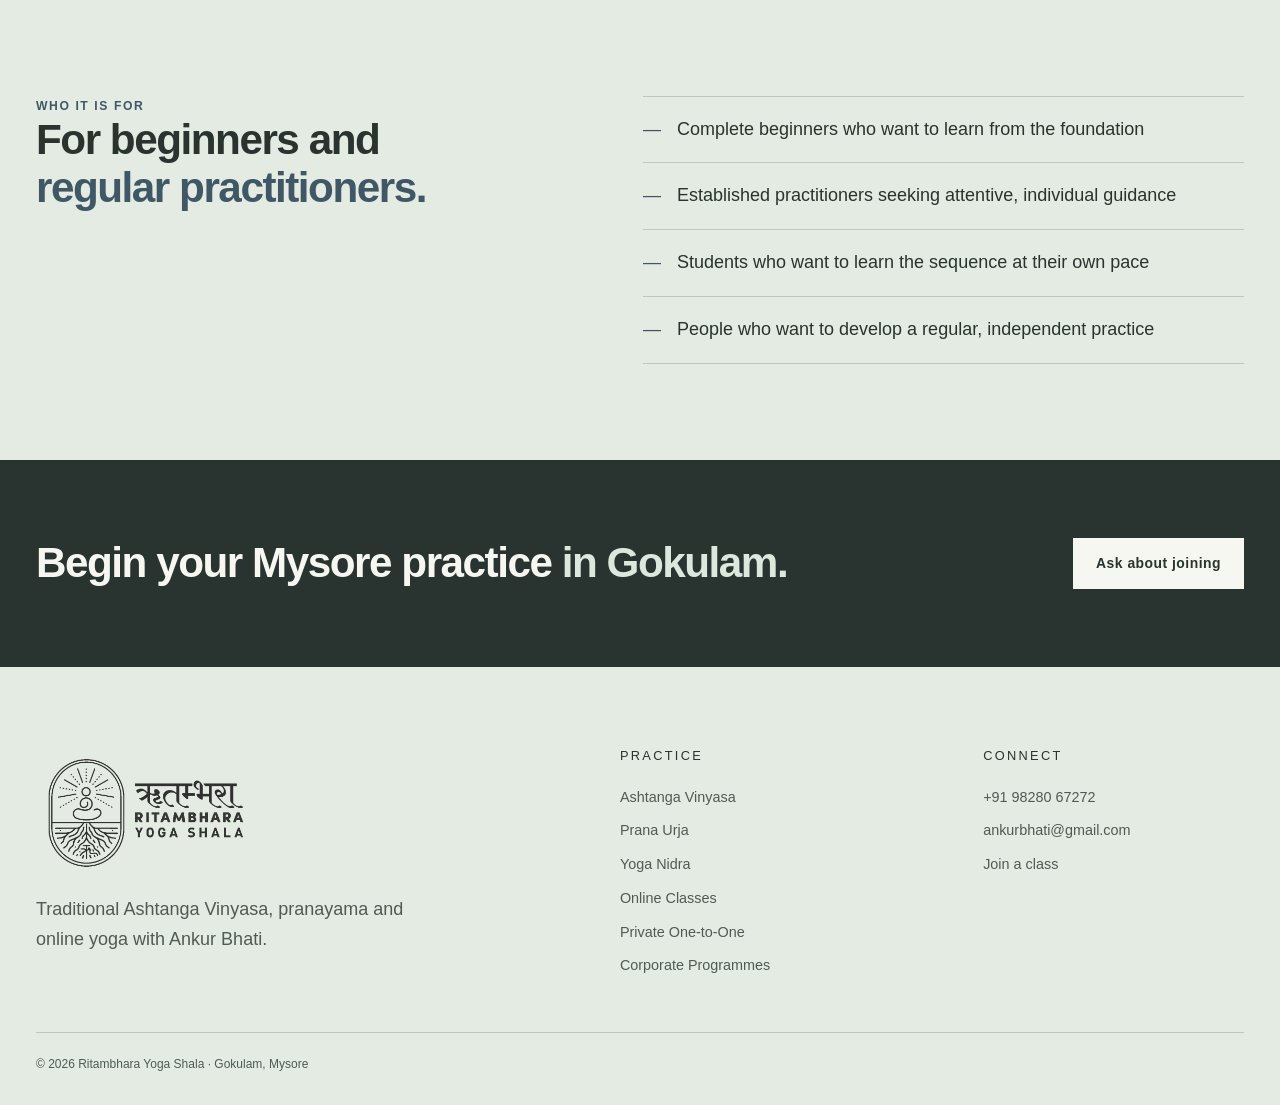
==== commit d7b3ef74: "Use original client logos and refine the integrated Corporate Wellness menu" ====
--- a/ashtanga-vinyasa.html
+++ b/ashtanga-vinyasa.html
@@ -18,7 +18,7 @@
   <meta name="twitter:card" content="summary_large_image">
   <link rel="icon" href="assets/favicon.jpg" type="image/jpeg">
   <link rel="stylesheet" href="styles.css?v=20261120a">
-  <link rel="stylesheet" href="refinements.css?v=20261120a">
+  <link rel="stylesheet" href="refinements.css?v=20261120b">
 </head>
 <body>
   <a class="skip-link" href="#main">Skip to content</a>
@@ -35,7 +35,7 @@
 <a href="online-classes.html">Online yoga</a>
 <a href="yoga-nidra.html">Yoga Nidra</a>
 <a href="private-classes.html">Private one-to-one</a>
-<a href="corporate-yoga.html">For organisations</a></div>
+<a href="corporate-yoga.html">Corporate Wellness</a></div>
         <div class="nav-secondary"><a href="index.html#teacher-title">Meet Ankur</a><a href="index.html#contact">Contact &amp; location</a><a class="nav-register" href="register.html">Ask about a class</a></div>
         <div class="nav-contact"><a href="tel:+919828067272">+91 98280 67272</a><span>Personal guidance. A considered practice.</span></div>
       </nav>
@@ -115,6 +115,6 @@
     </div>
     <p class="copyright">© 2026 Ritambhara Yoga Shala · Gokulam, Mysore</p>
   </footer>
-  <script src="site.js?v=20261120a"></script>
+  <script src="site.js?v=20261120b"></script>
 </body>
 </html>
--- a/refinements.css
+++ b/refinements.css
@@ -4,22 +4,28 @@
 .site-header .header-inner { min-height:var(--header-height); position:relative; }
 .header-actions { display:flex; align-items:center; gap:28px; }
 .header-enquiry { font-size:.94rem; font-weight:500; text-decoration:none; border-bottom:1px solid var(--line); padding-block:8px; }
-.site-header .nav-toggle { position:relative; z-index:55; display:inline-flex; align-items:center; justify-content:center; gap:14px; min-width:106px; min-height:48px; padding:8px 14px; border:1px solid var(--line); border-radius:3px; background:transparent; color:var(--ink); font-size:.94rem; font-weight:500; line-height:1.3; text-transform:none; letter-spacing:.015em; cursor:pointer; }
-.nav-toggle:hover,.nav-toggle[aria-expanded="true"] { background:#e4ebe2; }
+.site-header .nav-toggle { position:relative; z-index:55; display:inline-flex; align-items:center; justify-content:center; gap:14px; min-width:106px; min-height:48px; padding:8px 0 8px 14px; border:0; border-radius:0; background:transparent; color:var(--ink); font-size:.94rem; font-weight:500; line-height:1.3; text-transform:none; letter-spacing:.015em; cursor:pointer; }
+.site-header { transition:background-color 320ms ease,border-color 320ms ease; }
+.nav-open .site-header { background:#29332f; border-bottom-color:rgba(247,247,242,.16); }
+.nav-open .site-header .brand img { filter:grayscale(1) brightness(0) invert(1); }
+.nav-open .site-header .nav-toggle,.nav-open .header-enquiry { color:#f7f7f2; background:transparent; border-color:rgba(247,247,242,.4); }
+.nav-toggle:hover { color:#405866; }
+.nav-open .nav-toggle:hover { color:#dce7dd; }
 .menu-mark { display:grid; gap:5px; width:18px; }
 .menu-mark i { height:1px; background:currentColor; transition:transform 260ms ease; }
 .nav-toggle[aria-expanded="true"] .menu-mark i:first-child { transform:translateY(3px) rotate(45deg); }
 .nav-toggle[aria-expanded="true"] .menu-mark i:last-child { transform:translateY(-3px) rotate(-45deg); }
-.nav-backdrop { position:fixed; inset:var(--header-height) 0 0; z-index:51; background:rgba(24,36,31,.28); opacity:0; transition:opacity 280ms ease; }
+.nav-backdrop { position:fixed; inset:var(--header-height) 0 0; z-index:51; background:rgba(24,36,31,.34); backdrop-filter:blur(3px); opacity:0; transition:opacity 320ms ease; }
 .nav-backdrop.is-open { opacity:1; }
-.site-header .site-nav { position:fixed; inset:calc(var(--header-height) + 12px) max(24px,calc((100vw - 1280px)/2)) auto auto; z-index:54; display:block; width:min(500px,calc(100vw - 48px)); height:auto; max-height:calc(100svh - var(--header-height) - 28px); overflow-y:auto; overscroll-behavior:contain; padding:28px 32px 24px; background:#fbfcf9; border:1px solid var(--line); border-radius:4px; box-shadow:0 24px 70px rgba(24,36,31,.16); opacity:0; transform:translateY(-10px); transition:opacity 280ms ease,transform 360ms cubic-bezier(.22,1,.36,1); }
+.site-header .site-nav { position:fixed; inset:var(--header-height) 0 auto; z-index:54; display:grid; grid-template-columns:minmax(0,1.2fr) minmax(240px,.8fr); column-gap:clamp(48px,10vw,160px); row-gap:24px; width:100%; height:auto; max-height:calc(100svh - var(--header-height)); overflow-y:auto; overscroll-behavior:contain; padding:32px max(36px,calc((100vw - 1120px)/2)) 42px; background:#29332f; color:#f7f7f2; border:0; border-radius:0; box-shadow:none; opacity:0; transform:translateY(-6px); transition:opacity 320ms ease,transform 420ms cubic-bezier(.22,1,.36,1); }
 .site-header .site-nav.is-open { opacity:1; transform:translateY(0); }
-.nav-panel-heading { display:flex; flex-wrap:wrap; justify-content:space-between; gap:4px 16px; padding-bottom:18px; margin-bottom:20px; border-bottom:1px solid var(--line); font-size:.875rem; line-height:1.5; color:var(--muted); }
-.nav-group-label { margin:0 0 8px; color:var(--muted); font-size:.875rem; letter-spacing:.08em; text-transform:uppercase; }
-.site-header .site-nav a { display:flex; width:100%; min-height:44px; align-items:center; padding:9px 0; margin:0; border:0; border-radius:0; background:none; color:var(--ink); font-family:var(--sans); font-size:1.125rem; line-height:1.4; font-weight:500; text-align:left; letter-spacing:0; text-transform:none; text-decoration:none; opacity:0; transform:translateY(7px); transition:opacity 300ms ease,transform 360ms cubic-bezier(.22,1,.36,1),color 180ms ease; }
+.nav-panel-heading { grid-column:1/-1; display:flex; flex-wrap:wrap; justify-content:space-between; gap:4px 16px; padding-bottom:20px; margin:0; border-bottom:1px solid rgba(247,247,242,.2); font-size:.875rem; line-height:1.5; color:#c7d2c8; }
+.nav-group { grid-column:1; grid-row:2/4; }
+.nav-group-label { margin:0 0 12px; color:#c7d2c8; font-size:.875rem; letter-spacing:.1em; text-transform:uppercase; }
+.site-header .site-nav a { display:flex; width:fit-content; max-width:100%; min-height:44px; align-items:center; padding:9px 0; margin:0; border:0; border-radius:0; background:none; color:#f7f7f2; font-family:var(--sans); font-size:1.125rem; line-height:1.4; font-weight:400; text-align:left; letter-spacing:.01em; text-transform:none; text-decoration:none; opacity:0; transform:translateY(8px); transition:opacity 400ms ease,transform 450ms cubic-bezier(.22,1,.36,1),color 180ms ease; }
 .site-header .site-nav a::after { display:none; }
-.site-header .site-nav a:hover { color:#405866; text-decoration:underline; text-decoration-thickness:1px; text-underline-offset:5px; }
-.site-header .site-nav a[aria-current="page"] { color:#405866; text-decoration:underline; text-underline-offset:5px; }
+.site-header .site-nav a:hover { color:#c7d2c8; text-decoration:underline; text-decoration-thickness:1px; text-underline-offset:6px; }
+.site-header .site-nav a[aria-current="page"] { color:#c7d2c8; text-decoration:underline; text-underline-offset:6px; }
 .site-header .site-nav.is-open a { opacity:1; transform:translateY(0); }
 .site-nav.is-open .nav-group a:nth-of-type(1) { transition-delay:35ms; }
 .site-nav.is-open .nav-group a:nth-of-type(2) { transition-delay:65ms; }
@@ -28,13 +34,13 @@
 .site-nav.is-open .nav-group a:nth-of-type(5) { transition-delay:155ms; }
 .site-nav.is-open .nav-group a:nth-of-type(6) { transition-delay:185ms; }
 .site-nav.is-open .nav-group a:nth-of-type(7) { transition-delay:210ms; }
-.nav-secondary { display:grid; grid-template-columns:1fr 1fr; column-gap:20px; padding-top:16px; margin-top:16px; border-top:1px solid var(--line); }
+.nav-secondary { grid-column:2; grid-row:2; display:grid; grid-template-columns:1fr; align-content:start; gap:4px; padding:24px 0 0; margin:0; border:0; }
 .site-header .nav-secondary a { font-size:1rem; }
-.site-header .nav-secondary .nav-register { grid-column:1/-1; margin-top:10px; justify-content:center; min-height:46px; background:#29332f; color:#fff; font-size:.96rem; padding:11px 16px; }
-.site-header .nav-secondary .nav-register:hover { background:#405866; color:#fff; text-decoration:none; }
-.nav-contact { margin-top:16px; }
-.site-header .nav-contact a { font-size:.94rem; min-height:36px; color:var(--muted); }
-.nav-contact span { display:block; color:var(--muted); font-size:.875rem; }
+.site-header .nav-secondary .nav-register { grid-column:1/-1; margin-top:14px; justify-content:flex-start; min-height:46px; background:transparent; color:#f7f7f2; font-size:1rem; padding:9px 0; border-bottom:1px solid rgba(247,247,242,.55); }
+.site-header .nav-secondary .nav-register:hover { background:none; color:#c7d2c8; border-bottom-color:#c7d2c8; text-decoration:none; }
+.nav-contact { grid-column:2; grid-row:3; align-self:end; padding-top:20px; margin:0; border-top:1px solid rgba(247,247,242,.2); }
+.site-header .nav-contact a { font-size:.94rem; min-height:36px; color:#c7d2c8; }
+.nav-contact span { display:block; margin-top:6px; color:#c7d2c8; font-size:.875rem; }
 .site-header .site-nav:not(.is-open) a { transition-delay:0ms; }
 .field-hint { font-size:.9rem; line-height:1.5; color:var(--muted); margin:4px 0 0; }
 .service-hero { display:grid; grid-template-columns:1fr 1fr; align-items:stretch; }
@@ -60,13 +66,13 @@
 .corporate-hero h1 { margin-top:24px; font-size:clamp(2.8rem,5vw,5.4rem); line-height:1.1; }
 .corporate-hero-bottom { display:grid; grid-template-columns:1.2fr 1fr; align-items:end; gap:clamp(28px,8vw,110px); margin-top:40px; }
 .corporate-hero-bottom .lead { margin:0; font-size:1.15rem; }
-.client-section { padding-block:58px; border-bottom:1px solid var(--line); }
+.client-section.section { width:100%; padding:58px max(36px,calc((100vw - 1280px)/2)); background:#fff; border-bottom:1px solid var(--line); }
 .client-section-head { display:flex; justify-content:space-between; align-items:baseline; gap:24px; margin-bottom:32px; }
 .client-section h2 { margin:0; font-size:1.5rem; }
-.client-grid { list-style:none; padding:0; margin:0; display:grid; grid-template-columns:repeat(5,minmax(0,1fr)); column-gap:24px; }
-.client-grid li { min-width:0; display:flex; align-items:center; justify-content:center; padding:22px 10px; min-height:96px; border-top:1px solid var(--line); }
+.client-grid { list-style:none; padding:0; margin:0; display:grid; grid-template-columns:repeat(5,minmax(0,1fr)); gap:30px 36px; }
+.client-grid li { min-width:0; display:flex; align-items:center; justify-content:center; padding:18px 12px; min-height:96px; border:0; }
 .client-grid span { font-size:1.04rem; line-height:1.35; font-weight:600; color:#40504a; text-align:center; }
-.client-grid img { width:auto; height:auto; max-width:100%; max-height:52px; object-fit:contain; }
+.client-grid img { display:block; width:auto; height:auto; max-width:min(100%,174px); max-height:60px; object-fit:contain; }
 .corporate-formats { display:grid; grid-template-columns:1fr 1fr; gap:clamp(32px,8vw,110px); }
 .format-list { margin:0; }
 .format-list div { padding:24px 0; border-top:1px solid var(--line); }
@@ -105,17 +111,21 @@
 .review-list figcaption { margin-top:20px; color:var(--muted); font-size:.94rem; }
 .review-list figcaption a { display:inline-block; padding-block:8px; margin-left:8px; }
 @media(max-width:820px) {
+ .client-section.section { padding-inline:24px; }
  .site-header { --header-height:84px; }
  .site-header .brand { width:160px; }
  .header-actions { gap:16px; }
  .header-enquiry { font-size:.9rem; }
  .site-header .nav-toggle { min-width:94px; padding-inline:10px; gap:10px; }
- .site-header .site-nav { inset:calc(var(--header-height) + 8px) 16px auto; width:auto; padding:22px 24px; max-height:calc(100svh - var(--header-height) - 20px); }
+ .site-header .site-nav { inset:var(--header-height) 0 auto; width:100%; padding:24px; max-height:calc(100svh - var(--header-height)); grid-template-columns:1fr; gap:20px; }
+ .nav-group { grid-column:1; grid-row:2; }
+ .nav-secondary { grid-column:1; grid-row:3; grid-template-columns:1fr 1fr; gap:4px 20px; border-top:1px solid rgba(247,247,242,.2); }
+ .nav-contact { grid-column:1; grid-row:4; }
  .site-header .site-nav a { font-size:1.0625rem; min-height:44px; padding-block:8px; }
- .nav-panel-heading { margin-bottom:16px; padding-bottom:14px; font-size:.875rem; }
- .nav-secondary { padding-top:12px; margin-top:12px; }
+ .nav-panel-heading { margin:0; padding-bottom:16px; font-size:.875rem; }
+ .nav-secondary { padding-top:16px; margin:0; }
  .site-header .nav-secondary a { font-size:.95rem; }
- .nav-contact { margin-top:12px; }
+ .nav-contact { margin:0; padding-top:12px; }
  .nav-contact span { display:none; }
  .service-hero { grid-template-columns:1fr; }
  .service-hero-copy { width:var(--page); margin-inline:auto; padding:48px 0; }
@@ -129,7 +139,7 @@
  .corporate-hero-bottom { grid-template-columns:1fr; margin-top:28px; gap:24px; }
  .client-section-head { display:block; }
  .client-section h2 { margin-top:14px; }
- .client-grid { grid-template-columns:repeat(3,minmax(0,1fr)); gap:0 16px; }
+ .client-grid { grid-template-columns:repeat(3,minmax(0,1fr)); gap:24px 20px; }
  .client-grid li { min-height:84px; padding-inline:0; }
  .client-grid span { font-size:.94rem; }
  .corporate-enquiry-intro > p:not(.eyebrow) { max-width:60ch; }
@@ -137,17 +147,18 @@
  .review-list blockquote { font-size:1.0625rem; }
 }
 @media(max-width:560px) {
+ .client-section.section { padding-inline:20px; }
  .site-header .header-inner { gap:12px; }
  .site-header .brand { width:min(160px,42vw); }
  .header-enquiry { display:none; }
- .site-header .site-nav { padding:20px; }
+ .site-header .site-nav { padding:22px 20px 26px; }
  .nav-panel-heading { display:block; }
  .nav-panel-heading span { display:block; }
- .nav-panel-heading span:last-child { color:var(--muted); }
+ .nav-panel-heading span:last-child { color:#c7d2c8; }
  .corporate-enquiry .form-grid { grid-template-columns:minmax(0,1fr); gap:24px; }
  .checkbox-grid { grid-template-columns:1fr; gap:2px; }
  .corporate-enquiry button[type="submit"] { width:100%; }
- .client-grid { grid-template-columns:repeat(2,minmax(0,1fr)); gap:0 20px; }
+ .client-grid { grid-template-columns:repeat(2,minmax(0,1fr)); gap:24px 20px; }
  .service-hero h1 { font-size:2.35rem; }
  .service-hero .lead,.corporate-hero-bottom .lead { font-size:1.0625rem; }
 }
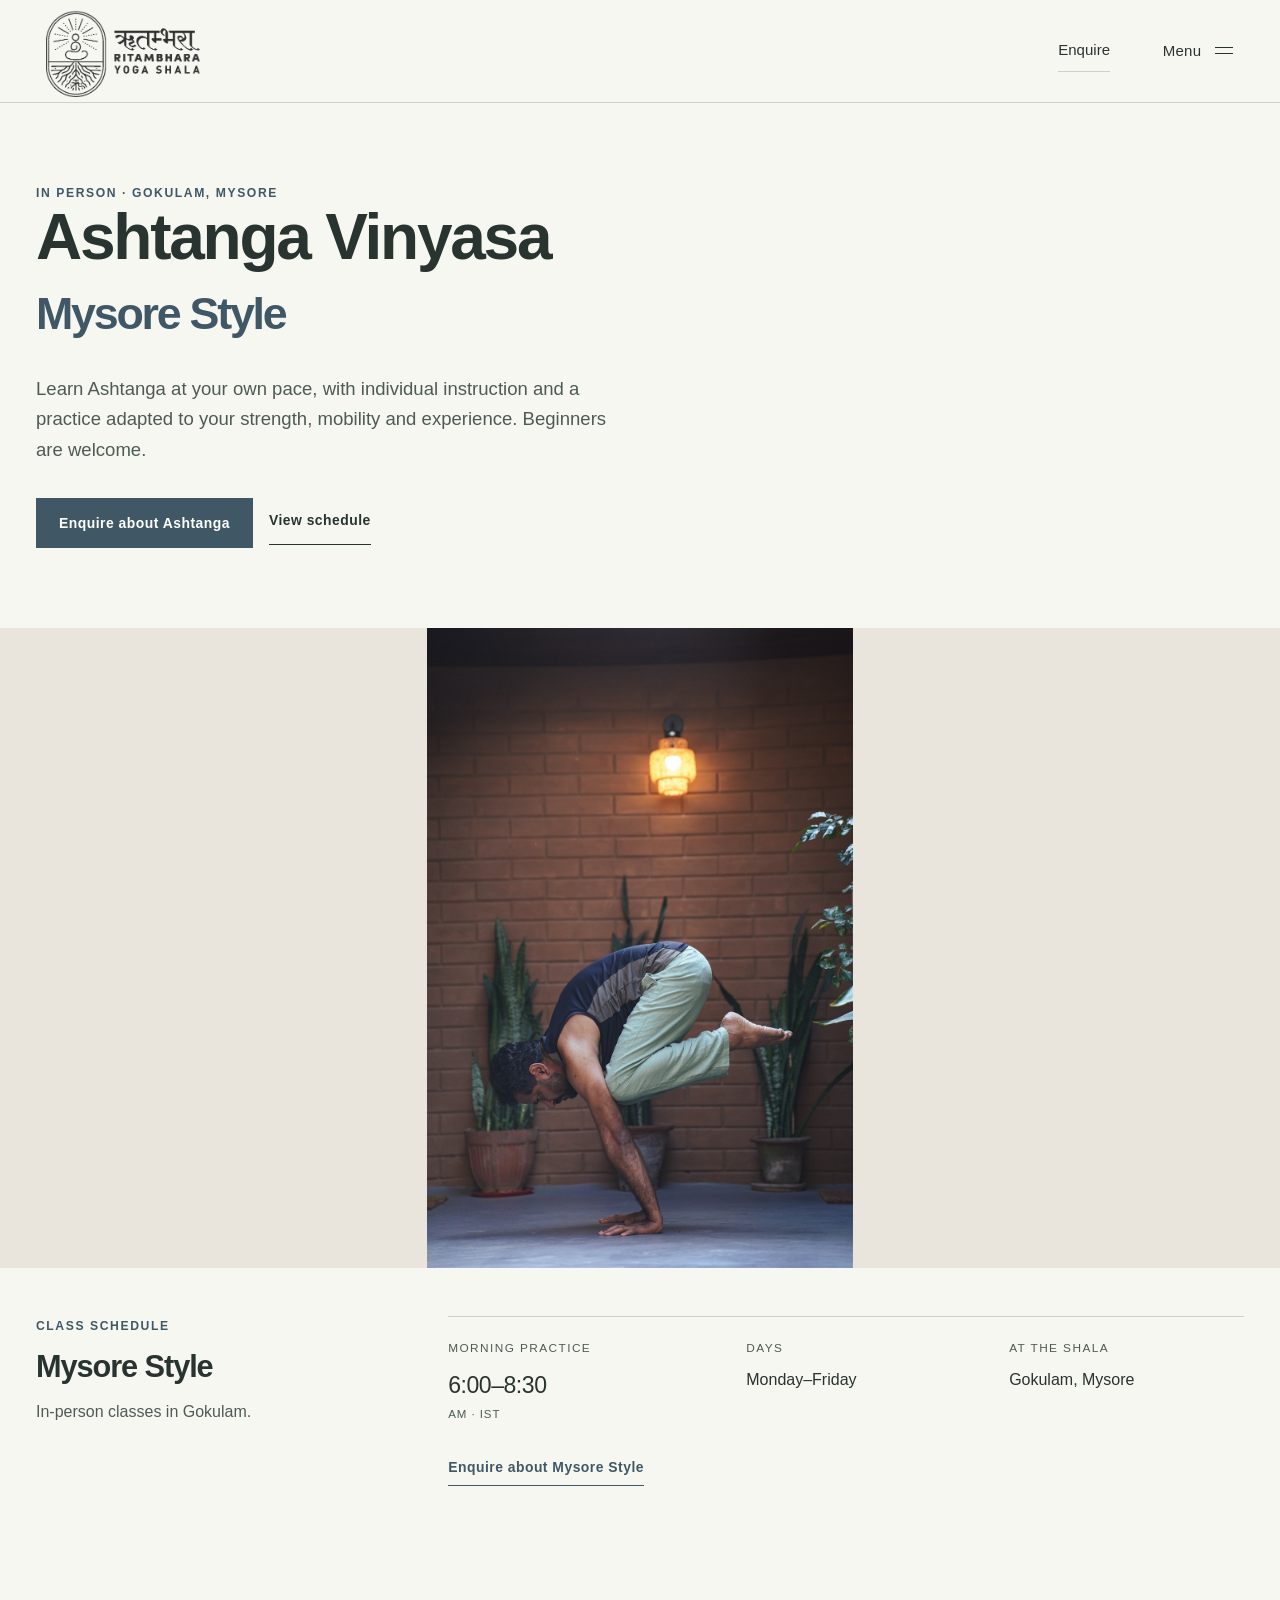
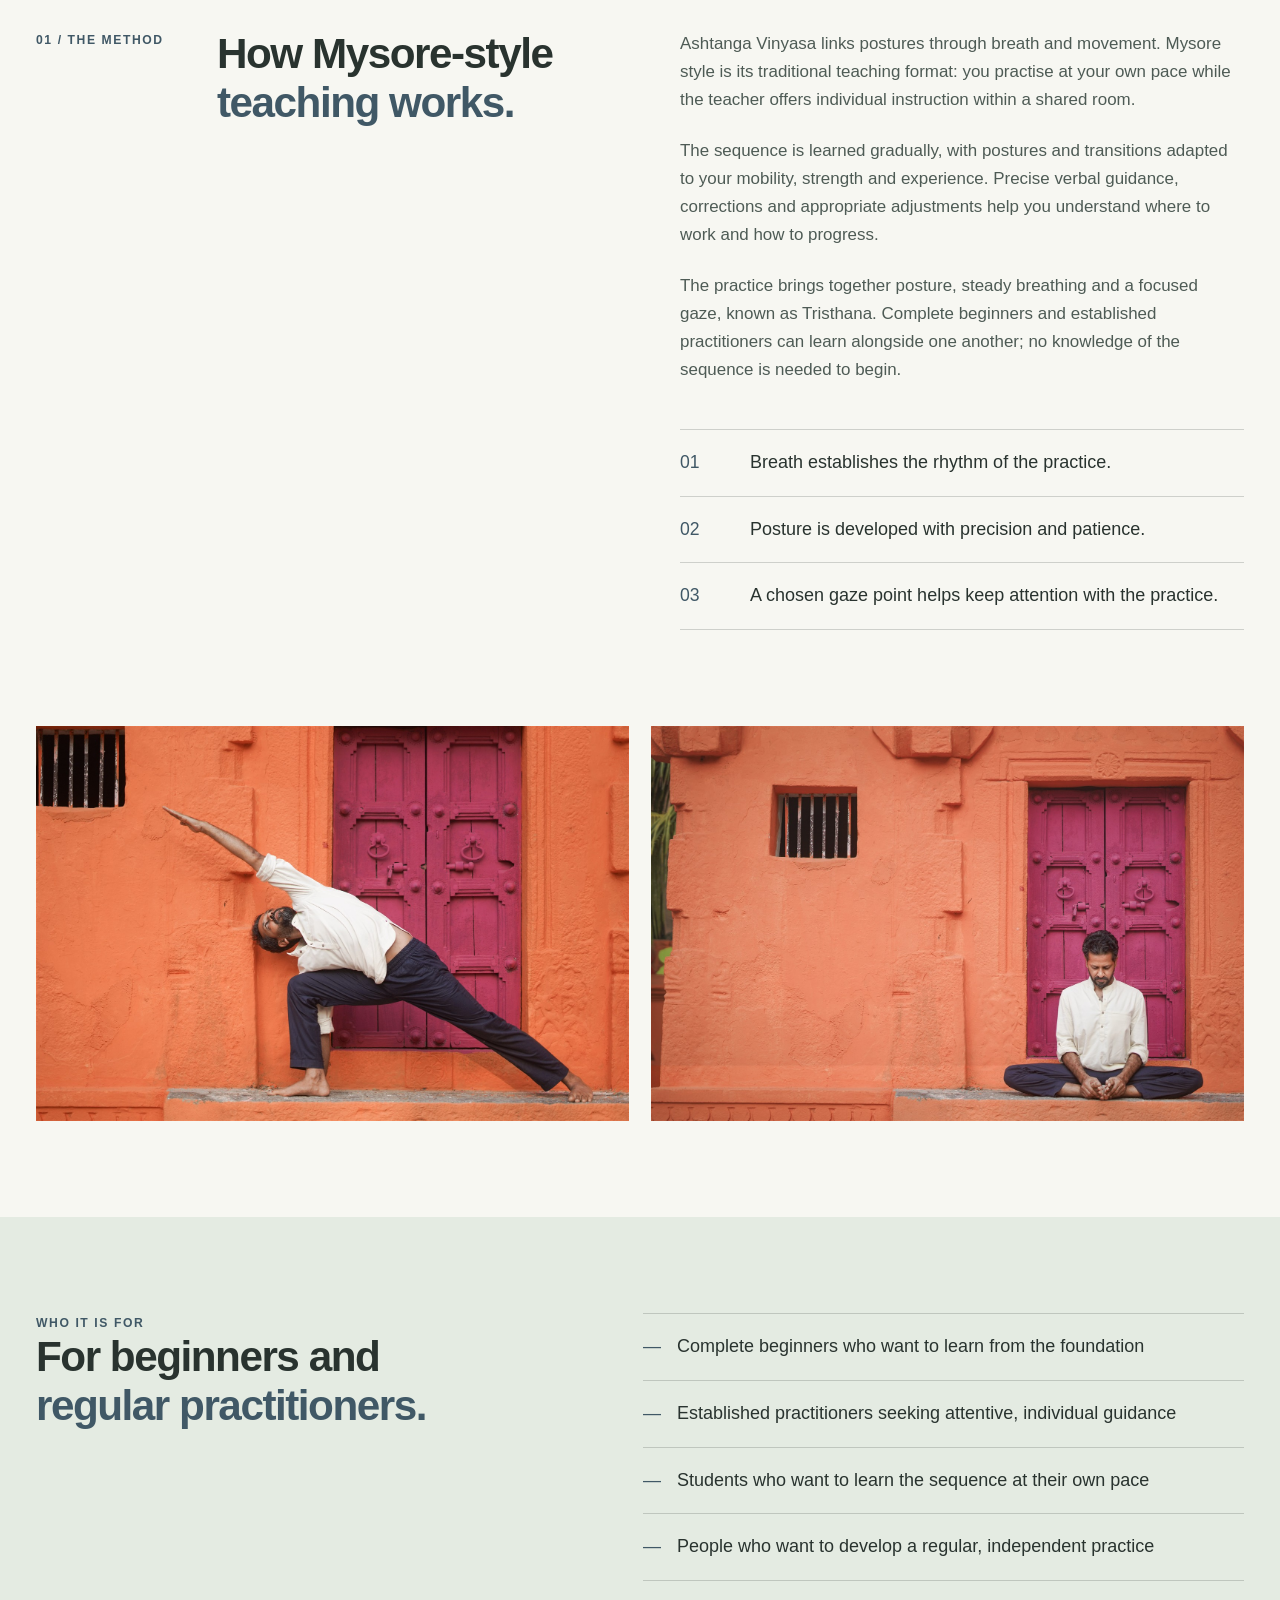
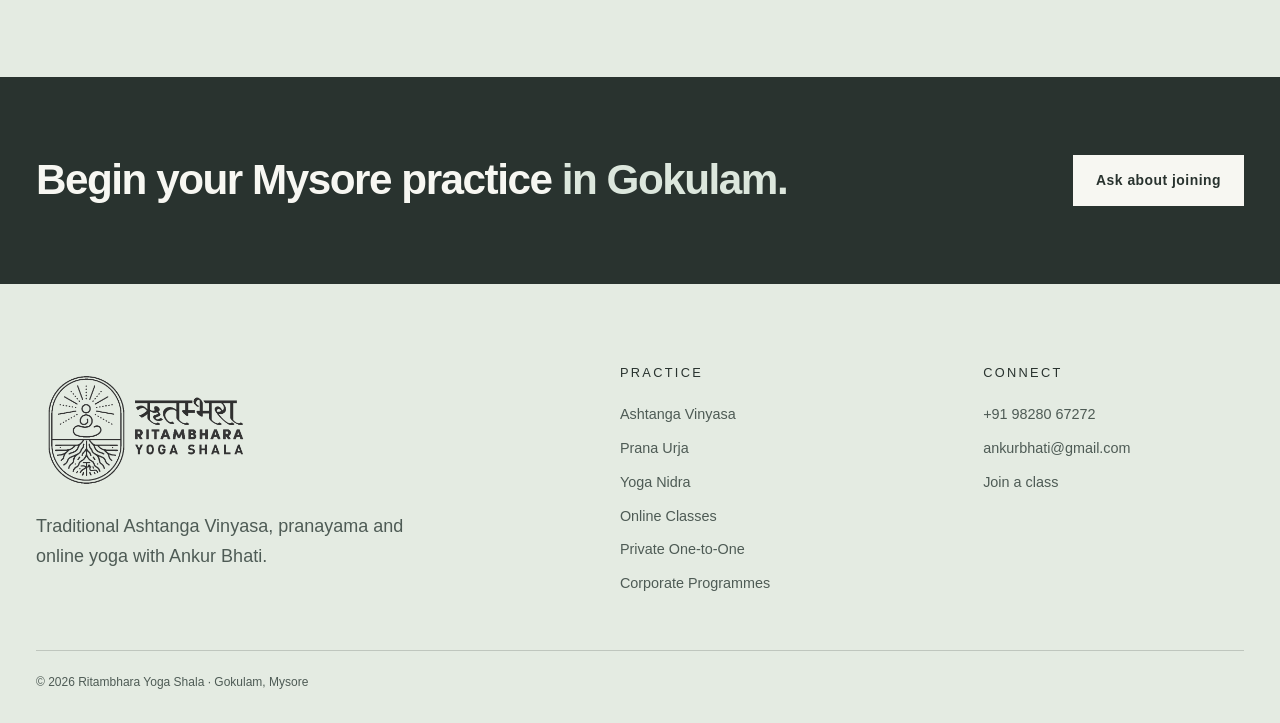
==== commit 2062e910: "Refine corporate wellness, programme enquiry and relevant practitioner review panels" ====
--- a/ashtanga-vinyasa.html
+++ b/ashtanga-vinyasa.html
@@ -18,7 +18,8 @@
   <meta name="twitter:card" content="summary_large_image">
   <link rel="icon" href="assets/favicon.jpg" type="image/jpeg">
   <link rel="stylesheet" href="styles.css?v=20261120a">
-  <link rel="stylesheet" href="refinements.css?v=20261120b">
+  <link rel="stylesheet" href="refinements.css?v=20261120c">
+  <link rel="stylesheet" href="experience.css?v=20261120d">
 </head>
 <body>
   <a class="skip-link" href="#main">Skip to content</a>
@@ -81,7 +82,7 @@
       </div>
     </section>
 
-    <!-- reviews:ashtanga:start --><section class="review-section" aria-labelledby="ashtanga-reviews-title"><div class="section"><div class="review-intro"><p class="eyebrow">Practitioner experiences</p><h2 id="ashtanga-reviews-title">In their own words.</h2><p>Selected excerpts from public Google reviews.</p></div><div class="review-list"><figure><p class="mini-label">On Ankur’s asana and pranayama guidance</p><blockquote><p>“He has deep experiential knowledge in yoga practise, which is reflected in his cues and adjustments.”</p></blockquote><figcaption>Bharath Ranganathan · Google review <a href="https://www.google.com/maps/place/Ritambhara+Yoga+Shala+Mysore/data=!4m2!3m1!1s0x0:0xc29f479fd79b7db0" target="_blank" rel="noopener noreferrer">Read reviews on Google</a></figcaption></figure></div></div></section><!-- reviews:ashtanga:end -->
+    
     <div class="photo-pair" aria-label="Ashtanga practice photographs">
       <figure><img src="assets/standing-yoga.jpg" width="1600" height="1067" alt="Ankur Bhati practising a standing side-angle posture against a terracotta wall" loading="lazy"></figure>
       <figure><img src="assets/seated-yoga.jpg" width="1600" height="1067" alt="Ankur Bhati seated in Baddha Konasana against a terracotta wall" loading="lazy"></figure>
@@ -99,6 +100,7 @@
       </div>
     </section>
 
+    <!-- reviews:ashtanga:start --><!-- reviews:ashtanga:end -->
     <section class="register-band">
       <div class="page-shell register-band-inner">
         <h2>Begin your Mysore practice <em>in Gokulam.</em></h2>
@@ -116,5 +118,6 @@
     <p class="copyright">© 2026 Ritambhara Yoga Shala · Gokulam, Mysore</p>
   </footer>
   <script src="site.js?v=20261120b"></script>
+  <script src="experience.js?v=20261120d"></script>
 </body>
 </html>
--- a/refinements.css
+++ b/refinements.css
@@ -17,7 +17,7 @@
 .nav-toggle[aria-expanded="true"] .menu-mark i:last-child { transform:translateY(-3px) rotate(-45deg); }
 .nav-backdrop { position:fixed; inset:var(--header-height) 0 0; z-index:51; background:rgba(24,36,31,.34); backdrop-filter:blur(3px); opacity:0; transition:opacity 320ms ease; }
 .nav-backdrop.is-open { opacity:1; }
-.site-header .site-nav { position:fixed; inset:var(--header-height) 0 auto; z-index:54; display:grid; grid-template-columns:minmax(0,1.2fr) minmax(240px,.8fr); column-gap:clamp(48px,10vw,160px); row-gap:24px; width:100%; height:auto; max-height:calc(100svh - var(--header-height)); overflow-y:auto; overscroll-behavior:contain; padding:32px max(36px,calc((100vw - 1120px)/2)) 42px; background:#29332f; color:#f7f7f2; border:0; border-radius:0; box-shadow:none; opacity:0; transform:translateY(-6px); transition:opacity 320ms ease,transform 420ms cubic-bezier(.22,1,.36,1); }
+.site-header .site-nav { position:fixed; inset:var(--header-height) 0 auto; z-index:54; display:grid; align-content:start; align-items:start; justify-content:stretch; justify-items:stretch; grid-template-columns:minmax(0,1.2fr) minmax(240px,.8fr); column-gap:clamp(48px,10vw,160px); row-gap:24px; width:100%; height:auto; max-height:calc(100svh - var(--header-height)); overflow-y:auto; overscroll-behavior:contain; padding:32px max(36px,calc((100vw - 1120px)/2)) 42px; background:#29332f; color:#f7f7f2; border:0; border-radius:0; box-shadow:none; opacity:0; transform:translateY(-6px); transition:opacity 320ms ease,transform 420ms cubic-bezier(.22,1,.36,1); }
 .site-header .site-nav.is-open { opacity:1; transform:translateY(0); }
 .nav-panel-heading { grid-column:1/-1; display:flex; flex-wrap:wrap; justify-content:space-between; gap:4px 16px; padding-bottom:20px; margin:0; border-bottom:1px solid rgba(247,247,242,.2); font-size:.875rem; line-height:1.5; color:#c7d2c8; }
 .nav-group { grid-column:1; grid-row:2/4; }
--- a/experience.css
+++ b/experience.css
@@ -0,0 +1,120 @@
+/* Practitioner stories and a concrete introduction to workplace practice. */
+.workplace-hero { display:grid; grid-template-columns:1.15fr .85fr; background:#e4ebe2; }
+.workplace-hero-copy { padding:clamp(48px,6vw,92px) clamp(24px,4.5vw,72px) clamp(48px,6vw,92px) max(36px,calc((100vw - 1280px)/2)); align-self:center; }
+.workplace-hero h1 { font-size:clamp(2.65rem,4.15vw,4.6rem); line-height:1.13; margin:24px 0; }
+.workplace-hero .lead { font-size:1.13rem; line-height:1.7; max-width:49ch; }
+.workplace-hero figure { margin:0; min-width:0; }
+.workplace-hero img { width:100%; height:100%; object-fit:cover; object-position:center 53%; }
+.workplace-actions { display:flex; align-items:center; flex-wrap:wrap; gap:20px 28px; margin:30px 0; }
+.workplace-credentials { font-size:.94rem; font-weight:500; padding-top:24px; border-top:1px solid var(--line); margin:0; }
+.workplace-credentials span { padding-inline:6px; }
+.workplace-intro,.workplace-audiences,.workplace-formats,.programme-finder,.breathing-layout { display:grid; grid-template-columns:.85fr 1.15fr; gap:clamp(32px,7vw,108px); }
+.workplace-intro h2,.workplace-section-head h2,.programme-finder h2,.breathing-copy h2,.workplace-formats h2 { font-size:clamp(2rem,3vw,3rem); line-height:1.18; margin:18px 0 24px; }
+.workplace-intro > div:last-child p { margin:0 0 22px; color:var(--muted); }
+.workplace-intro > div:last-child p:last-child { margin-bottom:0; }
+.workplace-practices { background:#fff; }
+.workplace-section-head > p:last-child { max-width:57ch; color:var(--muted); }
+.practice-editorial { display:grid; grid-template-columns:repeat(4,minmax(0,1fr)); gap:32px; margin-top:46px; }
+.practice-editorial article { padding-top:28px; border-top:1px solid var(--line); }
+.practice-editorial h3,.audience-rows h3,.planning-columns h3 { font-size:1.35rem; line-height:1.35; letter-spacing:-.02em; }
+.practice-editorial p,.audience-rows p,.planning-columns p { font-size:1rem; color:var(--muted); }
+.practice-editorial .practice-use { font-size:.9rem; padding-top:16px; margin-top:24px; border-top:1px solid var(--line); }
+.audience-rows article { border-top:1px solid var(--line); padding:26px 0; }
+.audience-rows article:first-child { padding-top:0; border:0; }
+.audience-rows p { margin:14px 0 0; }
+.programme-finder-wrap { background:#e4ebe2; }
+.programme-finder > div > p:last-child { max-width:39ch; color:var(--muted); }
+.finder-fields { display:grid; gap:24px; min-width:0; }
+.finder-fields label,.breath-settings label { display:block; font-size:.94rem; font-weight:500; line-height:1.5; margin-bottom:9px; }
+.finder-fields select,.breath-settings select { width:100%; min-height:48px; padding:12px 38px 12px 14px; border:1px solid #738277; border-radius:0; background-color:#f7f7f2; color:#29332f; font-size:1rem; }
+.finder-pair { display:grid; grid-template-columns:1fr 1fr; gap:20px; }
+.finder-pair > div { min-width:0; }
+.finder-result { border-block:1px solid var(--line); padding:24px 0; }
+.finder-result h3 { font-size:1.45rem; margin:0 0 12px; }
+.finder-result p { color:var(--muted); font-size:1rem; margin:0; }
+.finder-fields .button { justify-self:start; }
+.finder-fields .field-hint { max-width:56ch; }
+.programme-carried { grid-column:1/-1; background:#e4ebe2; border-left:2px solid #405866; padding:18px 22px; margin:0; font-size:1rem; }
+.breathing-experience { background:#29332f; color:#f7f7f2; }
+.breathing-copy .eyebrow { color:#c7d2c8; }
+.breathing-copy h2 em { color:#d2dfd4; }
+.breathing-copy > p { max-width:42ch; }
+.breathing-copy .breathing-note { font-size:.94rem; color:#d2dfd4; }
+.breathing-player { max-width:510px; width:100%; justify-self:end; min-width:0; }
+.breath-visual { position:relative; width:270px; height:270px; margin:0 auto 30px; display:grid; place-items:center; }
+.breath-orbit { position:absolute; width:100%; height:100%; border:1px solid #7b9183; border-radius:50%; }
+.breath-orb { position:absolute; width:100%; height:100%; border-radius:50%; background:radial-gradient(circle,rgba(208,226,207,.3),rgba(208,226,207,.05)); transform:scale(.68); will-change:transform; }
+.breath-display { z-index:1; text-align:center; }
+.breath-phase { display:block; font-size:1.2rem; font-weight:500; }
+.breath-tick { display:block; color:#d2dfd4; font-size:1rem; margin-top:10px; font-variant-numeric:tabular-nums; }
+.breath-settings { display:flex; gap:24px; justify-content:space-between; align-items:end; }
+.breath-settings > div { flex:1; }
+.breath-settings select { background:#29332f; color:#f7f7f2; border-color:#7b9183; }
+.breath-settings select:disabled { opacity:.7; }
+.breath-remaining { display:block; min-width:58px; text-align:right; padding-block:10px; font-size:1.35rem; font-variant-numeric:tabular-nums; }
+.breath-controls { display:flex; flex-wrap:wrap; align-items:center; gap:20px; margin-top:24px; }
+.breath-controls .button { background:#e4ebe2; border-color:#e4ebe2; color:#29332f; }
+.quiet-button { min-height:44px; border:0; border-bottom:1px solid currentColor; border-radius:0; background:transparent; color:inherit; padding:6px 0; font-size:.94rem; cursor:pointer; }
+.breath-status { min-height:3em; font-size:.9rem; color:#d2dfd4; margin:20px 0 0; }
+.breathing-experience :focus-visible { outline-color:#e4ebe2; }
+.workplace-formats > div p:last-child { color:var(--muted); }
+.workplace-planning { background:#e4ebe2; }
+.planning-columns { display:grid; grid-template-columns:repeat(3,minmax(0,1fr)); gap:42px; margin-top:40px; }
+.planning-columns article { border-top:1px solid var(--line); padding-top:24px; }
+.workplace-faq { border-bottom:1px solid var(--line); }
+/* Full-width, quiet proof between the programme explanation and the next step. */
+.review-section { background:#edf1eb; overflow:hidden; }
+.review-section .section { display:block; padding-block:68px; }
+.review-panel-head { display:flex; align-items:end; justify-content:space-between; gap:32px; margin-bottom:32px; }
+.review-panel-head h2 { font-size:clamp(1.7rem,2.5vw,2.5rem); line-height:1.2; margin:14px 0 0; max-width:26ch; }
+.review-panel-head > a { flex-shrink:0; font-size:.9rem; text-underline-offset:5px; padding-block:10px; }
+.review-track { display:grid; grid-auto-flow:column; grid-auto-columns:100%; gap:40px; overflow-x:auto; overscroll-behavior-x:contain; scroll-snap-type:x mandatory; scrollbar-width:thin; scrollbar-color:#7b9183 transparent; scroll-behavior:smooth; padding-bottom:18px; }
+.review-track:focus-visible { outline-offset:-2px; }
+.review-slide { scroll-snap-align:start; min-width:0; margin:0; padding:4px 0 0; display:flex; flex-direction:column; justify-content:space-between; }
+.review-slide blockquote { font-size:clamp(1.3rem,2.15vw,2rem); line-height:1.52; font-weight:400; letter-spacing:-.015em; margin:0; max-width:51ch; }
+.review-slide blockquote p { margin:0; }
+.review-slide .review-context { margin:0 0 18px; color:#405866; font-size:.9rem; font-weight:500; letter-spacing:.01em; }
+.review-slide figcaption { margin:26px 0 0; font-size:1rem; font-weight:500; }
+.review-slide figcaption span { display:block; font-size:.875rem; color:var(--muted); font-weight:400; margin-top:3px; }
+.review-controls { display:flex; align-items:center; flex-wrap:wrap; gap:12px; border-top:1px solid var(--line); padding-top:20px; margin-top:14px; }
+.review-controls button { min-height:44px; border:1px solid #738277; background:transparent; border-radius:0; color:#29332f; padding:9px 16px; cursor:pointer; font-size:.9rem; }
+.review-controls button:hover { background:#dde5da; }
+.review-controls .review-play { margin-left:auto; border-color:transparent; text-decoration:underline; text-underline-offset:5px; }
+.review-position { margin:0 6px; font-size:.9rem; color:var(--muted); font-variant-numeric:tabular-nums; }
+.review-next-step { display:inline-block; font-size:.94rem; margin-top:24px; text-underline-offset:5px; padding-block:8px; }
+@media(min-width:1000px) { .review-slide { padding-right:48px; } .review-slide blockquote { max-width:49ch; } }
+@media(max-width:1000px) { .practice-editorial { grid-template-columns:repeat(2,minmax(0,1fr)); gap:28px 36px; } .workplace-hero h1 { font-size:clamp(2.5rem,4.8vw,3.4rem); } }
+@media(max-width:820px) {
+ .workplace-hero { grid-template-columns:1fr; }
+ .workplace-hero-copy { width:var(--page); margin-inline:auto; padding:48px 0 40px; }
+ .workplace-hero figure { aspect-ratio:5/4; max-height:490px; }
+ .workplace-hero img { object-position:center 55%; }
+ .workplace-intro,.workplace-audiences,.workplace-formats,.programme-finder,.breathing-layout { grid-template-columns:1fr; gap:30px; }
+ .workplace-intro h2,.workplace-section-head h2,.programme-finder h2,.breathing-copy h2,.workplace-formats h2 { margin-top:14px; }
+ .programme-finder > div > p:last-child,.breathing-copy > p { max-width:60ch; }
+ .breathing-player { justify-self:start; max-width:510px; }
+ .planning-columns { gap:24px; }
+ .review-section .section { padding-block:48px; }
+ .review-panel-head { display:block; margin-bottom:24px; }
+ .review-panel-head > a { display:inline-block; margin-top:12px; }
+ .review-controls { gap:8px; }
+}
+@media(max-width:560px) {
+ .workplace-hero h1 { font-size:2.5rem; }
+ .workplace-hero .lead { font-size:1.0625rem; }
+ .workplace-actions { align-items:start; flex-direction:column; gap:16px; }
+ .workplace-credentials { max-width:28ch; line-height:1.7; }
+ .practice-editorial,.planning-columns,.finder-pair { grid-template-columns:1fr; }
+ .practice-editorial { margin-top:32px; }
+ .practice-editorial article { padding-top:22px; }
+ .practice-editorial .practice-use { margin-top:18px; }
+ .breath-visual { width:230px; height:230px; margin-bottom:26px; }
+ .breath-settings { gap:16px; }
+ .breath-controls { gap:16px; }
+ .review-track { gap:24px; }
+ .review-slide blockquote { font-size:1.3rem; }
+ .review-controls button { padding-inline:12px; }
+ .review-position { margin-inline:0; }
+ .review-controls .review-play { margin-left:auto; }
+}
+@media(prefers-reduced-motion:reduce) { .review-track { scroll-behavior:auto; } .breath-orb { transform:none !important; will-change:auto; } }
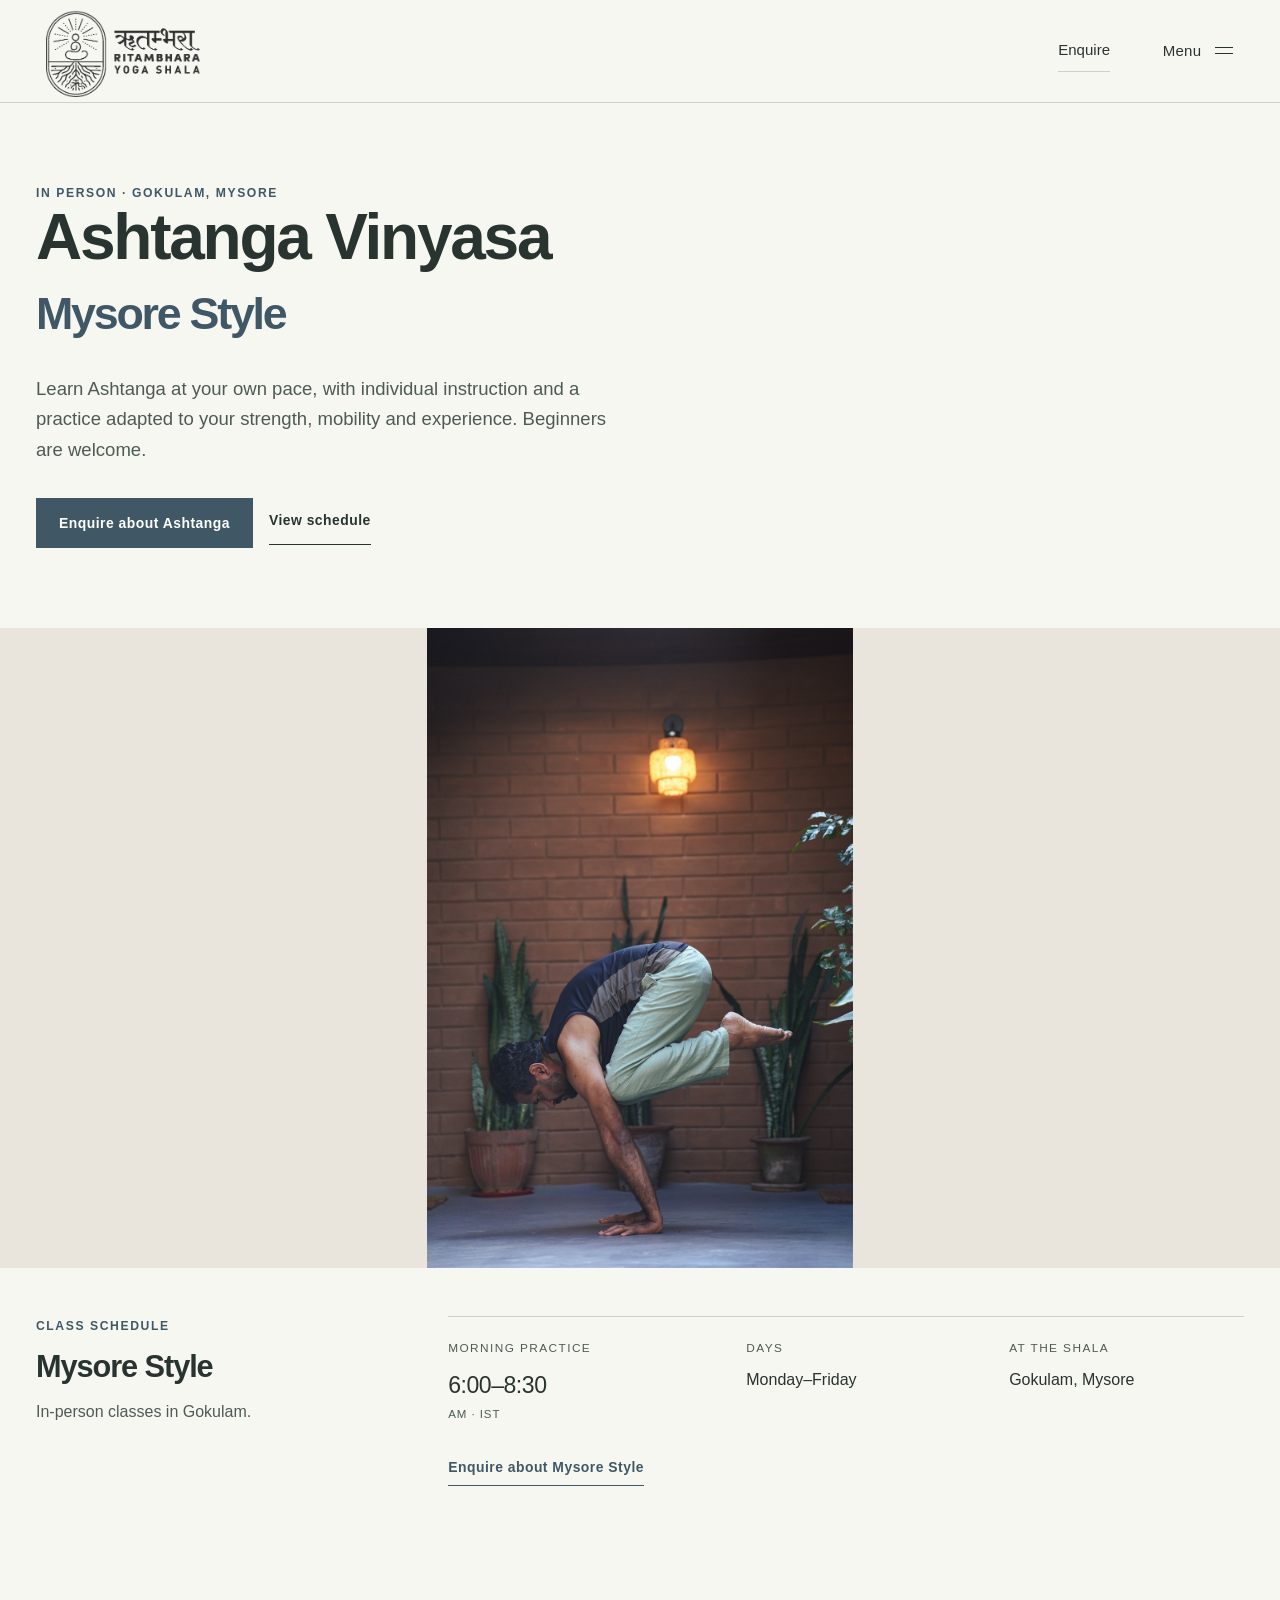
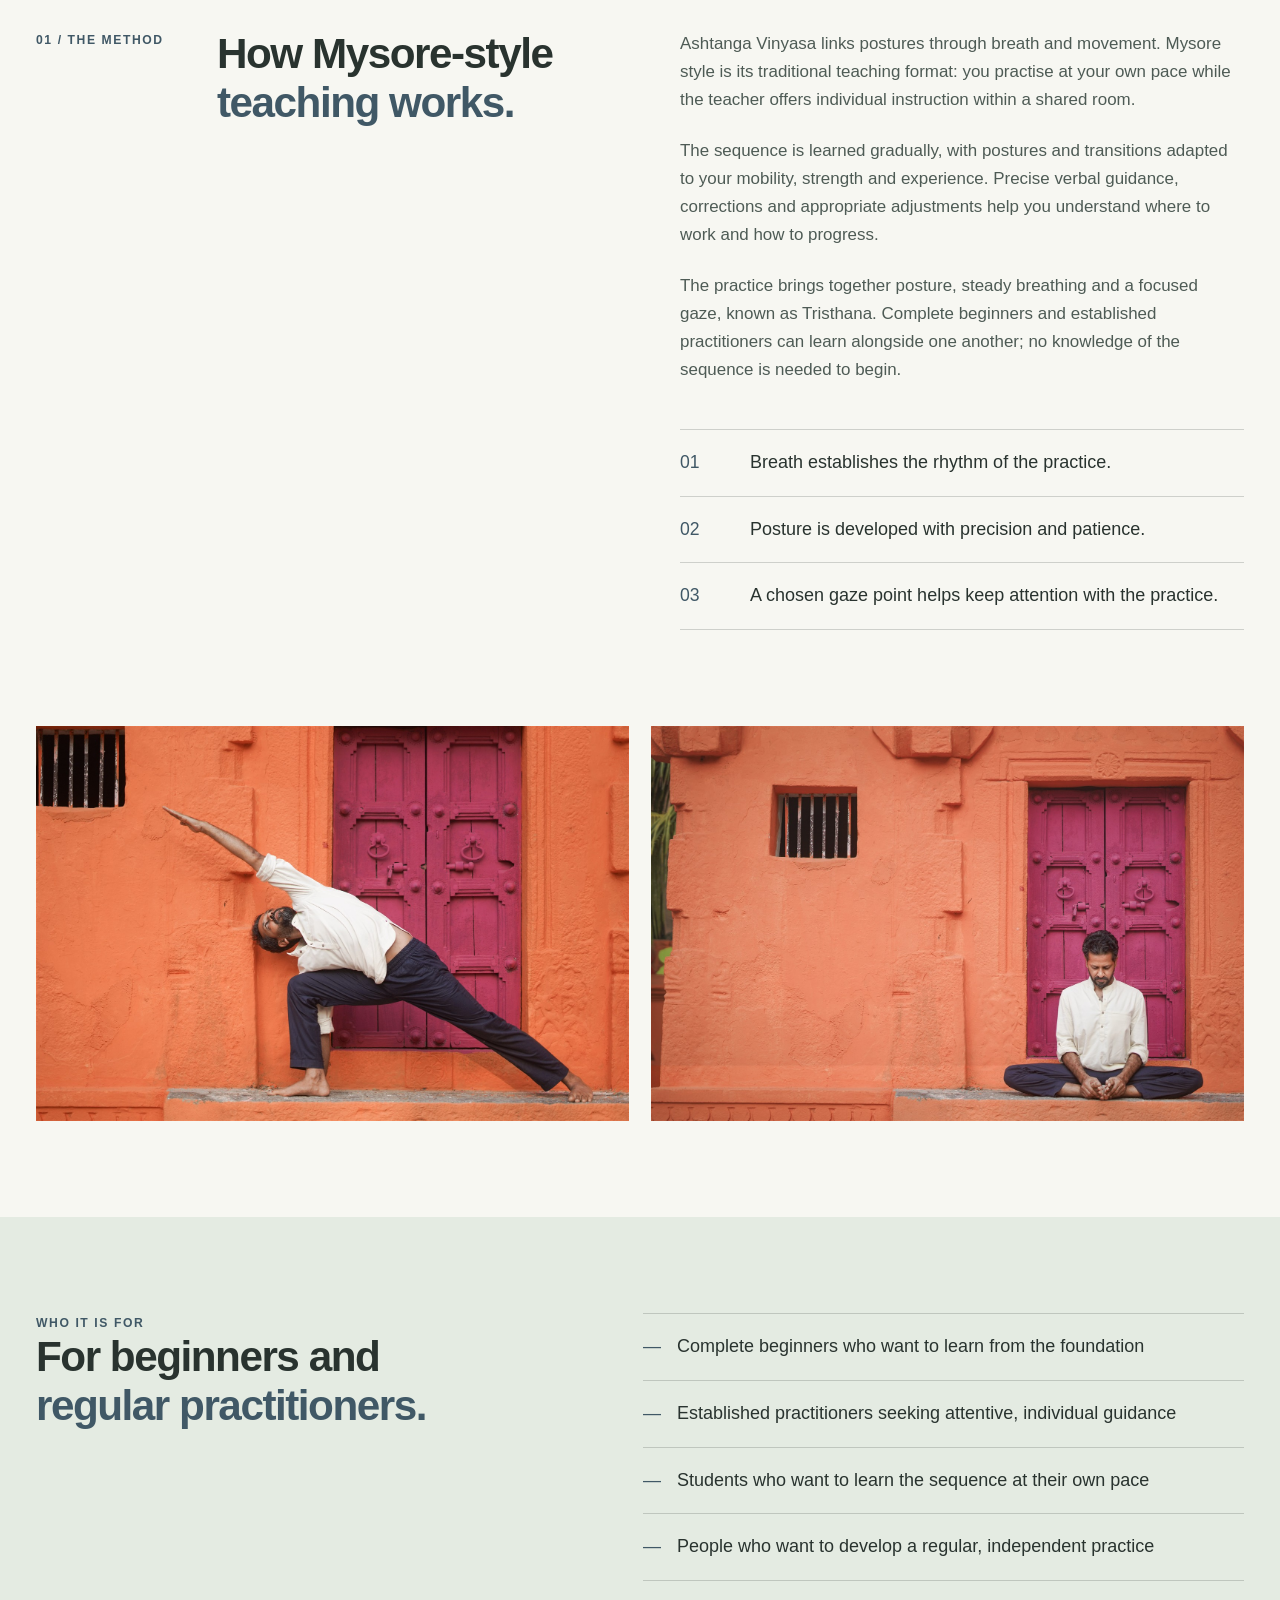
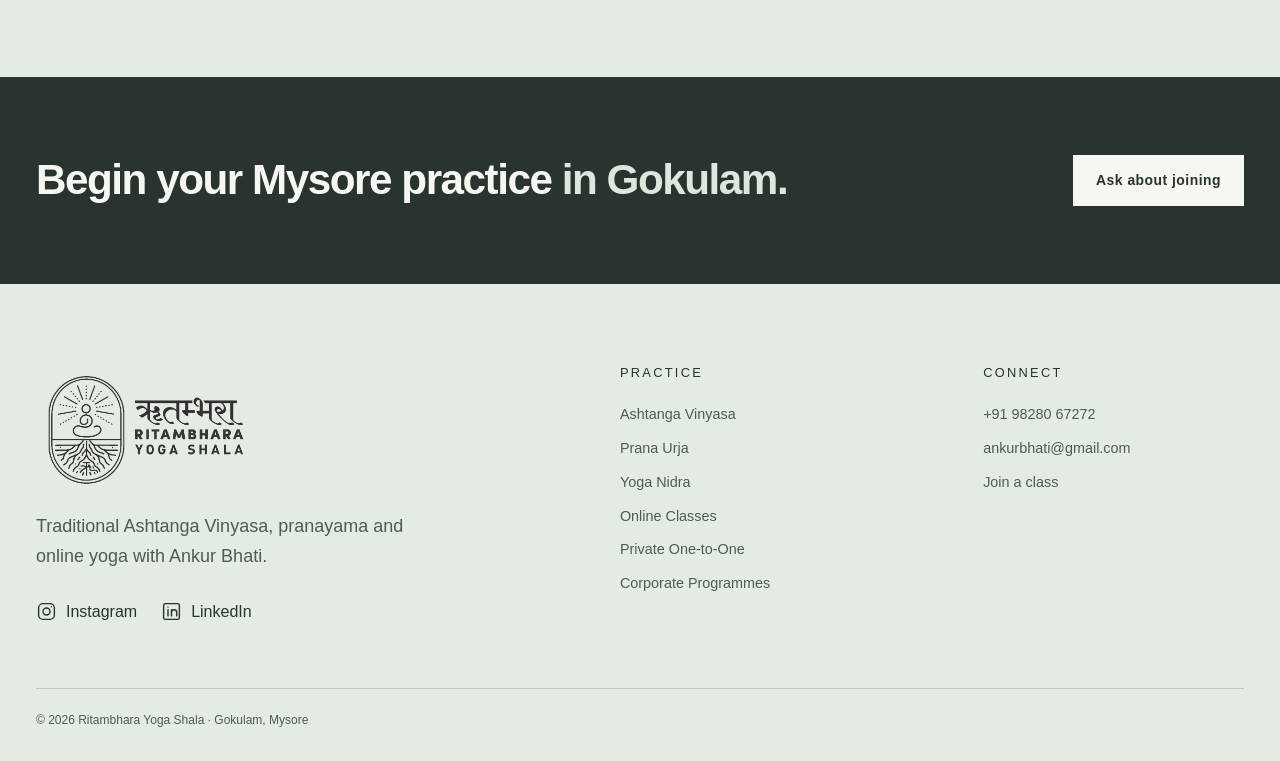
==== commit 2cbd50f9: "Add Instagram and LinkedIn profile icons to shared navigation and footers" ====
--- a/ashtanga-vinyasa.html
+++ b/ashtanga-vinyasa.html
@@ -19,7 +19,8 @@
   <link rel="icon" href="assets/favicon.jpg" type="image/jpeg">
   <link rel="stylesheet" href="styles.css?v=20261120a">
   <link rel="stylesheet" href="refinements.css?v=20261120c">
-  <link rel="stylesheet" href="experience.css?v=20261120d">
+  <link rel="stylesheet" href="experience.css?v=20261120e">
+  <link rel="stylesheet" href="social.css?v=20261120a">
 </head>
 <body>
   <a class="skip-link" href="#main">Skip to content</a>
@@ -38,7 +39,7 @@
 <a href="private-classes.html">Private one-to-one</a>
 <a href="corporate-yoga.html">Corporate Wellness</a></div>
         <div class="nav-secondary"><a href="index.html#teacher-title">Meet Ankur</a><a href="index.html#contact">Contact &amp; location</a><a class="nav-register" href="register.html">Ask about a class</a></div>
-        <div class="nav-contact"><a href="tel:+919828067272">+91 98280 67272</a><span>Personal guidance. A considered practice.</span></div>
+        <div class="nav-contact"><a href="tel:+919828067272">+91 98280 67272</a><span>Personal guidance. A considered practice.</span><div class="social-links"><a href="https://www.instagram.com/ankurbhati/" target="_blank" rel="noopener noreferrer" aria-label="Ankur Bhati on Instagram (opens in a new tab)"><svg viewBox="0 0 24 24" aria-hidden="true" focusable="false" fill="none" stroke="currentColor" stroke-width="1.6" stroke-linecap="round" stroke-linejoin="round"><rect x="3" y="3" width="18" height="18" rx="5"></rect><circle cx="12" cy="12" r="4"></circle><circle cx="17.5" cy="6.5" r=".8" fill="currentColor" stroke="none"></circle></svg><span>Instagram</span></a><a href="https://www.linkedin.com/in/ankurbhati/" target="_blank" rel="noopener noreferrer" aria-label="Ankur Bhati on LinkedIn (opens in a new tab)"><svg viewBox="0 0 24 24" aria-hidden="true" focusable="false" fill="none" stroke="currentColor" stroke-width="1.6" stroke-linecap="round" stroke-linejoin="round"><rect x="3" y="3" width="18" height="18" rx="2"></rect><path d="M8 10v7M8 7v.01M12 17v-7m0 3a3 3 0 0 1 6 0v4"></path></svg><span>LinkedIn</span></a></div></div>
       </nav>
     </div>
   </header>
@@ -82,7 +83,7 @@
       </div>
     </section>
 
-    
+
     <div class="photo-pair" aria-label="Ashtanga practice photographs">
       <figure><img src="assets/standing-yoga.jpg" width="1600" height="1067" alt="Ankur Bhati practising a standing side-angle posture against a terracotta wall" loading="lazy"></figure>
       <figure><img src="assets/seated-yoga.jpg" width="1600" height="1067" alt="Ankur Bhati seated in Baddha Konasana against a terracotta wall" loading="lazy"></figure>
@@ -111,13 +112,13 @@
 
   <footer class="site-footer">
     <div class="footer-inner">
-      <div class="footer-intro"><img class="footer-brand" src="assets/logo-horizontal.png" alt="Ritambhara Yoga Shala"><p>Traditional Ashtanga Vinyasa, pranayama and online yoga with Ankur Bhati.</p></div>
+      <div class="footer-intro"><img class="footer-brand" src="assets/logo-horizontal.png" alt="Ritambhara Yoga Shala"><p>Traditional Ashtanga Vinyasa, pranayama and online yoga with Ankur Bhati.</p><div class="social-links"><a href="https://www.instagram.com/ankurbhati/" target="_blank" rel="noopener noreferrer" aria-label="Ankur Bhati on Instagram (opens in a new tab)"><svg viewBox="0 0 24 24" aria-hidden="true" focusable="false" fill="none" stroke="currentColor" stroke-width="1.6" stroke-linecap="round" stroke-linejoin="round"><rect x="3" y="3" width="18" height="18" rx="5"></rect><circle cx="12" cy="12" r="4"></circle><circle cx="17.5" cy="6.5" r=".8" fill="currentColor" stroke="none"></circle></svg><span>Instagram</span></a><a href="https://www.linkedin.com/in/ankurbhati/" target="_blank" rel="noopener noreferrer" aria-label="Ankur Bhati on LinkedIn (opens in a new tab)"><svg viewBox="0 0 24 24" aria-hidden="true" focusable="false" fill="none" stroke="currentColor" stroke-width="1.6" stroke-linecap="round" stroke-linejoin="round"><rect x="3" y="3" width="18" height="18" rx="2"></rect><path d="M8 10v7M8 7v.01M12 17v-7m0 3a3 3 0 0 1 6 0v4"></path></svg><span>LinkedIn</span></a></div></div>
       <div class="footer-links"><strong>Practice</strong><a href="ashtanga-vinyasa.html">Ashtanga Vinyasa</a><a href="prana-urja.html">Prana Urja</a><a href="yoga-nidra.html">Yoga Nidra</a><a href="online-classes.html">Online Classes</a><a href="private-classes.html">Private One-to-One</a><a href="corporate-yoga.html">Corporate Programmes</a></div>
       <div class="footer-links"><strong>Connect</strong><a href="tel:+919828067272">+91 98280 67272</a><a href="mailto:ankurbhati@gmail.com">ankurbhati@gmail.com</a><a href="register.html">Join a class</a></div>
     </div>
     <p class="copyright">© 2026 Ritambhara Yoga Shala · Gokulam, Mysore</p>
   </footer>
   <script src="site.js?v=20261120b"></script>
-  <script src="experience.js?v=20261120d"></script>
+  <script src="experience.js?v=20261120e"></script>
 </body>
 </html>
--- a/experience.css
+++ b/experience.css
@@ -27,6 +27,7 @@
 .finder-fields { display:grid; gap:24px; min-width:0; }
 .finder-fields label,.breath-settings label { display:block; font-size:.94rem; font-weight:500; line-height:1.5; margin-bottom:9px; }
 .finder-fields select,.breath-settings select { width:100%; min-height:48px; padding:12px 38px 12px 14px; border:1px solid #738277; border-radius:0; background-color:#f7f7f2; color:#29332f; font-size:1rem; }
+.finder-fields select,.breath-settings select { appearance:none; background-image:linear-gradient(45deg,transparent 50%,currentColor 50%),linear-gradient(135deg,currentColor 50%,transparent 50%); background-position:calc(100% - 20px) 50%,calc(100% - 15px) 50%; background-size:5px 5px; background-repeat:no-repeat; }
 .finder-pair { display:grid; grid-template-columns:1fr 1fr; gap:20px; }
 .finder-pair > div { min-width:0; }
 .finder-result { border-block:1px solid var(--line); padding:24px 0; }
--- a/social.css
+++ b/social.css
@@ -0,0 +1,10 @@
+/* Quiet social links, with visible labels and accessible touch targets. */
+.social-links { display:flex; flex-wrap:wrap; align-items:center; gap:8px 24px; margin:16px 0 0; }
+.social-links svg { display:block; width:21px; height:21px; flex:0 0 21px; }
+.site-footer .social-links a { display:inline-flex; align-items:center; gap:9px; min-height:44px; width:fit-content; color:var(--ink); font-size:1rem; font-weight:400; line-height:1.4; letter-spacing:0; text-decoration:none; padding:6px 0; }
+.site-footer .social-links a:hover { color:var(--saffron); text-decoration:underline; text-underline-offset:5px; }
+.site-header .site-nav .social-links { margin-top:10px; gap:8px 24px; }
+.site-header .site-nav .social-links a { display:inline-flex; align-items:center; gap:9px; min-height:44px; padding:6px 0; color:#f7f7f2; font-size:.94rem; font-weight:400; line-height:1.4; letter-spacing:0; }
+.site-header .site-nav .social-links a span { display:inline; margin:0; color:inherit; font-size:inherit; }
+.site-header .site-nav .social-links a:hover { color:#d2dfd4; }
+.site-header .site-nav .social-links a:focus-visible { outline-color:#e4ebe2; outline-offset:4px; }
